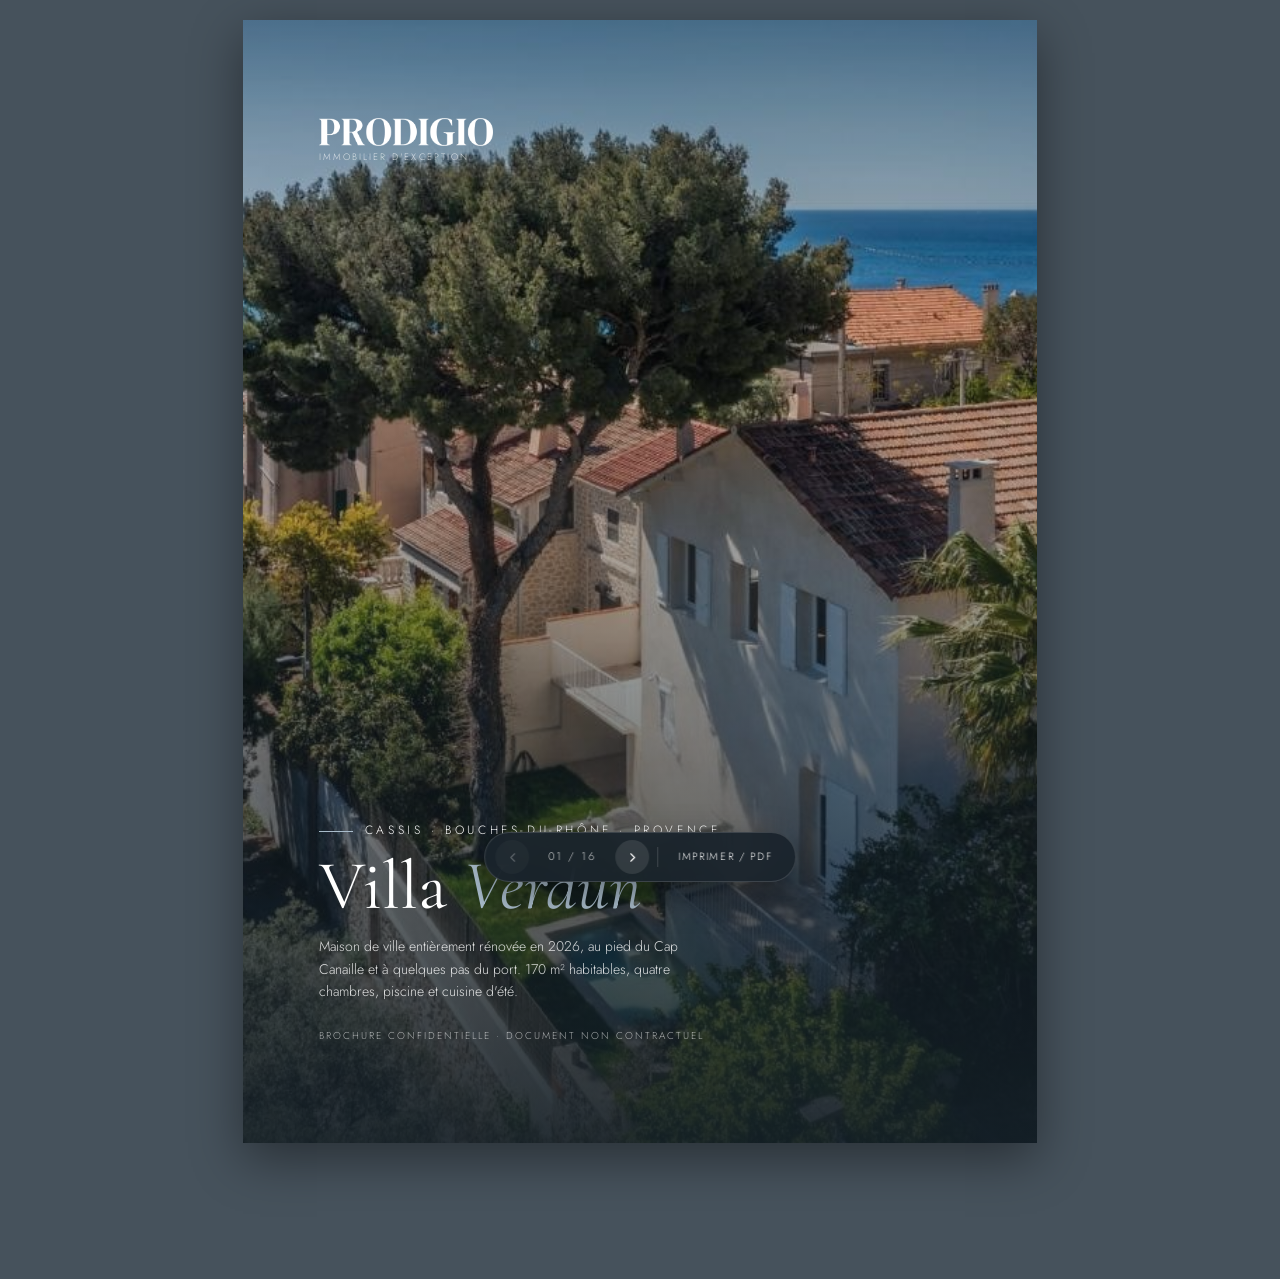
==== brochure/index.html @ 75c256cd "Villa Verdun : site complet et brochure 16 pages, direction Calanque Landing - couverture plein ecra" ====
<!DOCTYPE html>
<html lang="fr">
<head>
<meta charset="UTF-8" />
<meta name="viewport" content="width=device-width, initial-scale=1.0" />
<meta name="description" content="Brochure confidentielle — Villa Verdun, maison de ville d'exception à vendre à Cassis. 170 m² entièrement rénovés en 2026, quatre chambres, piscine, cuisine d'été, vue Cap Canaille." />
<meta name="robots" content="noindex, nofollow" />
<title>Villa Verdun · Cassis — Brochure confidentielle</title>
<link rel="icon" href="../assets/favicon.svg" type="image/svg+xml" />
<style>
@font-face {
  font-family: 'Cormorant Garamond';
  font-style: italic;
  font-weight: 300;
  font-display: swap;
  src: url('../assets/fonts/cormorant-garamond-300-italic-latin-ext.woff2') format('woff2');
  unicode-range: U+0100-02BA, U+02BD-02C5, U+02C7-02CC, U+02CE-02D7, U+02DD-02FF, U+0304, U+0308, U+0329, U+1D00-1DBF, U+1E00-1E9F, U+1EF2-1EFF, U+2020, U+20A0-20AB, U+20AD-20C0, U+2113, U+2C60-2C7F, U+A720-A7FF;
}
@font-face {
  font-family: 'Cormorant Garamond';
  font-style: italic;
  font-weight: 300;
  font-display: swap;
  src: url('../assets/fonts/cormorant-garamond-300-italic-latin.woff2') format('woff2');
  unicode-range: U+0000-00FF, U+0131, U+0152-0153, U+02BB-02BC, U+02C6, U+02DA, U+02DC, U+0304, U+0308, U+0329, U+2000-206F, U+20AC, U+2122, U+2191, U+2193, U+2212, U+2215, U+FEFF, U+FFFD;
}
@font-face {
  font-family: 'Cormorant Garamond';
  font-style: italic;
  font-weight: 400;
  font-display: swap;
  src: url('../assets/fonts/cormorant-garamond-400-italic-latin-ext.woff2') format('woff2');
  unicode-range: U+0100-02BA, U+02BD-02C5, U+02C7-02CC, U+02CE-02D7, U+02DD-02FF, U+0304, U+0308, U+0329, U+1D00-1DBF, U+1E00-1E9F, U+1EF2-1EFF, U+2020, U+20A0-20AB, U+20AD-20C0, U+2113, U+2C60-2C7F, U+A720-A7FF;
}
@font-face {
  font-family: 'Cormorant Garamond';
  font-style: italic;
  font-weight: 400;
  font-display: swap;
  src: url('../assets/fonts/cormorant-garamond-400-italic-latin.woff2') format('woff2');
  unicode-range: U+0000-00FF, U+0131, U+0152-0153, U+02BB-02BC, U+02C6, U+02DA, U+02DC, U+0304, U+0308, U+0329, U+2000-206F, U+20AC, U+2122, U+2191, U+2193, U+2212, U+2215, U+FEFF, U+FFFD;
}
@font-face {
  font-family: 'Cormorant Garamond';
  font-style: normal;
  font-weight: 300;
  font-display: swap;
  src: url('../assets/fonts/cormorant-garamond-300-normal-latin-ext.woff2') format('woff2');
  unicode-range: U+0100-02BA, U+02BD-02C5, U+02C7-02CC, U+02CE-02D7, U+02DD-02FF, U+0304, U+0308, U+0329, U+1D00-1DBF, U+1E00-1E9F, U+1EF2-1EFF, U+2020, U+20A0-20AB, U+20AD-20C0, U+2113, U+2C60-2C7F, U+A720-A7FF;
}
@font-face {
  font-family: 'Cormorant Garamond';
  font-style: normal;
  font-weight: 300;
  font-display: swap;
  src: url('../assets/fonts/cormorant-garamond-300-normal-latin.woff2') format('woff2');
  unicode-range: U+0000-00FF, U+0131, U+0152-0153, U+02BB-02BC, U+02C6, U+02DA, U+02DC, U+0304, U+0308, U+0329, U+2000-206F, U+20AC, U+2122, U+2191, U+2193, U+2212, U+2215, U+FEFF, U+FFFD;
}
@font-face {
  font-family: 'Cormorant Garamond';
  font-style: normal;
  font-weight: 400;
  font-display: swap;
  src: url('../assets/fonts/cormorant-garamond-400-normal-latin-ext.woff2') format('woff2');
  unicode-range: U+0100-02BA, U+02BD-02C5, U+02C7-02CC, U+02CE-02D7, U+02DD-02FF, U+0304, U+0308, U+0329, U+1D00-1DBF, U+1E00-1E9F, U+1EF2-1EFF, U+2020, U+20A0-20AB, U+20AD-20C0, U+2113, U+2C60-2C7F, U+A720-A7FF;
}
@font-face {
  font-family: 'Cormorant Garamond';
  font-style: normal;
  font-weight: 400;
  font-display: swap;
  src: url('../assets/fonts/cormorant-garamond-400-normal-latin.woff2') format('woff2');
  unicode-range: U+0000-00FF, U+0131, U+0152-0153, U+02BB-02BC, U+02C6, U+02DA, U+02DC, U+0304, U+0308, U+0329, U+2000-206F, U+20AC, U+2122, U+2191, U+2193, U+2212, U+2215, U+FEFF, U+FFFD;
}
@font-face {
  font-family: 'Cormorant Garamond';
  font-style: normal;
  font-weight: 500;
  font-display: swap;
  src: url('../assets/fonts/cormorant-garamond-500-normal-latin-ext.woff2') format('woff2');
  unicode-range: U+0100-02BA, U+02BD-02C5, U+02C7-02CC, U+02CE-02D7, U+02DD-02FF, U+0304, U+0308, U+0329, U+1D00-1DBF, U+1E00-1E9F, U+1EF2-1EFF, U+2020, U+20A0-20AB, U+20AD-20C0, U+2113, U+2C60-2C7F, U+A720-A7FF;
}
@font-face {
  font-family: 'Cormorant Garamond';
  font-style: normal;
  font-weight: 500;
  font-display: swap;
  src: url('../assets/fonts/cormorant-garamond-500-normal-latin.woff2') format('woff2');
  unicode-range: U+0000-00FF, U+0131, U+0152-0153, U+02BB-02BC, U+02C6, U+02DA, U+02DC, U+0304, U+0308, U+0329, U+2000-206F, U+20AC, U+2122, U+2191, U+2193, U+2212, U+2215, U+FEFF, U+FFFD;
}
@font-face {
  font-family: 'Cormorant Garamond';
  font-style: normal;
  font-weight: 600;
  font-display: swap;
  src: url('../assets/fonts/cormorant-garamond-600-normal-latin-ext.woff2') format('woff2');
  unicode-range: U+0100-02BA, U+02BD-02C5, U+02C7-02CC, U+02CE-02D7, U+02DD-02FF, U+0304, U+0308, U+0329, U+1D00-1DBF, U+1E00-1E9F, U+1EF2-1EFF, U+2020, U+20A0-20AB, U+20AD-20C0, U+2113, U+2C60-2C7F, U+A720-A7FF;
}
@font-face {
  font-family: 'Cormorant Garamond';
  font-style: normal;
  font-weight: 600;
  font-display: swap;
  src: url('../assets/fonts/cormorant-garamond-600-normal-latin.woff2') format('woff2');
  unicode-range: U+0000-00FF, U+0131, U+0152-0153, U+02BB-02BC, U+02C6, U+02DA, U+02DC, U+0304, U+0308, U+0329, U+2000-206F, U+20AC, U+2122, U+2191, U+2193, U+2212, U+2215, U+FEFF, U+FFFD;
}
@font-face {
  font-family: 'Jost';
  font-style: normal;
  font-weight: 200;
  font-display: swap;
  src: url('../assets/fonts/jost-200-normal-latin-ext.woff2') format('woff2');
  unicode-range: U+0100-02BA, U+02BD-02C5, U+02C7-02CC, U+02CE-02D7, U+02DD-02FF, U+0304, U+0308, U+0329, U+1D00-1DBF, U+1E00-1E9F, U+1EF2-1EFF, U+2020, U+20A0-20AB, U+20AD-20C0, U+2113, U+2C60-2C7F, U+A720-A7FF;
}
@font-face {
  font-family: 'Jost';
  font-style: normal;
  font-weight: 200;
  font-display: swap;
  src: url('../assets/fonts/jost-200-normal-latin.woff2') format('woff2');
  unicode-range: U+0000-00FF, U+0131, U+0152-0153, U+02BB-02BC, U+02C6, U+02DA, U+02DC, U+0304, U+0308, U+0329, U+2000-206F, U+20AC, U+2122, U+2191, U+2193, U+2212, U+2215, U+FEFF, U+FFFD;
}
@font-face {
  font-family: 'Jost';
  font-style: normal;
  font-weight: 300;
  font-display: swap;
  src: url('../assets/fonts/jost-300-normal-latin-ext.woff2') format('woff2');
  unicode-range: U+0100-02BA, U+02BD-02C5, U+02C7-02CC, U+02CE-02D7, U+02DD-02FF, U+0304, U+0308, U+0329, U+1D00-1DBF, U+1E00-1E9F, U+1EF2-1EFF, U+2020, U+20A0-20AB, U+20AD-20C0, U+2113, U+2C60-2C7F, U+A720-A7FF;
}
@font-face {
  font-family: 'Jost';
  font-style: normal;
  font-weight: 300;
  font-display: swap;
  src: url('../assets/fonts/jost-300-normal-latin.woff2') format('woff2');
  unicode-range: U+0000-00FF, U+0131, U+0152-0153, U+02BB-02BC, U+02C6, U+02DA, U+02DC, U+0304, U+0308, U+0329, U+2000-206F, U+20AC, U+2122, U+2191, U+2193, U+2212, U+2215, U+FEFF, U+FFFD;
}
@font-face {
  font-family: 'Jost';
  font-style: normal;
  font-weight: 400;
  font-display: swap;
  src: url('../assets/fonts/jost-400-normal-latin-ext.woff2') format('woff2');
  unicode-range: U+0100-02BA, U+02BD-02C5, U+02C7-02CC, U+02CE-02D7, U+02DD-02FF, U+0304, U+0308, U+0329, U+1D00-1DBF, U+1E00-1E9F, U+1EF2-1EFF, U+2020, U+20A0-20AB, U+20AD-20C0, U+2113, U+2C60-2C7F, U+A720-A7FF;
}
@font-face {
  font-family: 'Jost';
  font-style: normal;
  font-weight: 400;
  font-display: swap;
  src: url('../assets/fonts/jost-400-normal-latin.woff2') format('woff2');
  unicode-range: U+0000-00FF, U+0131, U+0152-0153, U+02BB-02BC, U+02C6, U+02DA, U+02DC, U+0304, U+0308, U+0329, U+2000-206F, U+20AC, U+2122, U+2191, U+2193, U+2212, U+2215, U+FEFF, U+FFFD;
}
@font-face {
  font-family: 'Jost';
  font-style: normal;
  font-weight: 500;
  font-display: swap;
  src: url('../assets/fonts/jost-500-normal-latin-ext.woff2') format('woff2');
  unicode-range: U+0100-02BA, U+02BD-02C5, U+02C7-02CC, U+02CE-02D7, U+02DD-02FF, U+0304, U+0308, U+0329, U+1D00-1DBF, U+1E00-1E9F, U+1EF2-1EFF, U+2020, U+20A0-20AB, U+20AD-20C0, U+2113, U+2C60-2C7F, U+A720-A7FF;
}
@font-face {
  font-family: 'Jost';
  font-style: normal;
  font-weight: 500;
  font-display: swap;
  src: url('../assets/fonts/jost-500-normal-latin.woff2') format('woff2');
  unicode-range: U+0000-00FF, U+0131, U+0152-0153, U+02BB-02BC, U+02C6, U+02DA, U+02DC, U+0304, U+0308, U+0329, U+2000-206F, U+20AC, U+2122, U+2191, U+2193, U+2212, U+2215, U+FEFF, U+FFFD;
}

:root {
  --bg: #F6F4EF;
  --paper: #FBFAF7;
  --fg: #22333F;
  --muted: rgba(34,51,63,.66);
  --soft: rgba(34,51,63,.45);
  --accent: #5C7488;
  --accent-light: #A9BCCB;
  --accent-deep: #3A5163;
  --dark: #2E3D4A;
  --border: rgba(34,51,63,.16);
  --serif: 'Cormorant Garamond', 'Times New Roman', serif;
  --sans: 'Jost', -apple-system, sans-serif;
  --scale: 1;
}

* { box-sizing: border-box; margin: 0; padding: 0; }
html, body { background: #46525C; }
body {
  font-family: var(--sans);
  color: var(--fg);
  font-size: 10.5pt;
  line-height: 1.6;
  font-weight: 300;
  padding: 1.25rem 1rem 7rem;
  -webkit-font-smoothing: antialiased;
}
img { display: block; max-width: 100%; }

.brochure { max-width: 210mm; margin: 0 auto; position: relative; }

.page {
  width: 210mm;
  height: 297mm;
  margin: 0 auto;
  /* compense en flux le vide laisse par la reduction visuelle */
  margin-bottom: calc(1.5rem - (1 - var(--scale)) * 297mm);
  background: var(--bg);
  position: relative;
  overflow: hidden;
  box-shadow: 0 16px 48px rgba(0,0,0,.42);
  padding: 22mm 20mm 26mm;
  display: none;
  page-break-after: always;
  transform: scale(var(--scale));
  transform-origin: top center;
  animation: pageIn 300ms ease-out;
}
.page.is-active { display: block; }
.page:last-child { page-break-after: auto; }
@keyframes pageIn { from { opacity: 0; transform: scale(var(--scale)) translateY(8px); } }

/* ---------- typographie ---------- */
.eyebrow {
  font-size: 7.5pt; letter-spacing: .32em; text-transform: uppercase;
  color: var(--accent); font-weight: 500; margin-bottom: .7rem;
}
.h1, .h2, .h3 {
  font-family: var(--serif); font-weight: 400; line-height: 1.04;
  letter-spacing: -.008em; color: var(--fg);
}
.h1 { font-size: 42pt; }
.h2 { font-size: 27pt; margin-bottom: .9rem; }
.h3 { font-size: 13pt; margin-bottom: .3rem; letter-spacing: 0; }
.italic { font-style: italic; color: var(--accent); }
.rule { width: 56px; height: 1px; background: var(--accent); margin: .9rem 0 1.4rem; }
.body { color: var(--muted); margin-bottom: .8rem; }
.body strong { font-weight: 500; color: var(--fg); }
.lead { font-size: 12pt; line-height: 1.7; color: var(--fg); }

/* ---------- couverture ---------- */
.cover { padding: 0; background: var(--dark); }
.cover__img { position: absolute; inset: 0; }
.cover__img img { width: 100%; height: 100%; object-fit: cover; }
.cover__scrim {
  position: absolute; inset: 0;
  background:
    linear-gradient(to top, rgba(20,31,39,.92) 0%, rgba(20,31,39,.42) 46%, rgba(20,31,39,.14) 74%, rgba(20,31,39,.48) 100%);
}
.cover__inner {
  position: absolute; inset: 0; padding: 26mm 20mm;
  display: flex; flex-direction: column; justify-content: space-between;
}
.cover__brand { font-family: var(--serif); font-size: 13pt; letter-spacing: .3em; color: #fff; }
.cover__brand small { display: block; font-family: var(--sans); font-size: 7pt; letter-spacing: .22em; text-transform: uppercase; color: rgba(255,255,255,.72); margin-top: 4px; }
.cover__place {
  font-size: 9pt; letter-spacing: .3em; text-transform: uppercase; color: #fff;
  margin-bottom: .8rem; position: relative; padding-left: 46px;
}
.cover__place::before { content: ""; position: absolute; left: 0; top: 50%; width: 34px; height: 1px; background: var(--accent-light); }
.cover__title { font-family: var(--serif); font-size: 52pt; font-weight: 400; line-height: .96; color: #fff; }
.cover__title em { font-style: italic; color: var(--accent-light); }
.cover__sub { font-size: 10.5pt; color: rgba(255,255,255,.84); max-width: 46ch; margin-top: 1rem; }
.cover__meta { font-size: 7.5pt; letter-spacing: .2em; text-transform: uppercase; color: rgba(255,255,255,.62); margin-top: 1.6rem; }

/* ---------- images ---------- */
.figure { position: relative; overflow: hidden; }
.figure img { width: 100%; height: 100%; object-fit: cover; }
.figure__cap {
  font-size: 7pt; letter-spacing: .18em; text-transform: uppercase;
  color: var(--soft); margin-top: .4rem;
}
.bleed { margin-left: -20mm; margin-right: -20mm; width: calc(100% + 40mm); }
.bleed-top { margin-top: -22mm; }

.grid-2 { display: grid; grid-template-columns: 1fr 1fr; gap: 5mm; }
.grid-3 { display: grid; grid-template-columns: repeat(3, 1fr); gap: 4mm; }
.grid-2-3 { display: grid; grid-template-columns: 1.15fr .85fr; gap: 6mm; align-items: start; }

/* ---------- huit evidences ---------- */
.stats { display: grid; grid-template-columns: repeat(4, 1fr); gap: 3mm; margin-top: 1rem; }
.stat { background: var(--paper); border: 1px solid var(--border); padding: 6mm 5mm; min-height: 30mm; display: flex; flex-direction: column; justify-content: flex-end; }
.stat--dark { background: var(--dark); border-color: var(--dark); }
.stat--wide { grid-column: span 2; }
.stat__k { font-family: var(--serif); font-size: 22pt; line-height: 1; color: var(--fg); margin-bottom: .3rem; }
.stat__k span { font-size: .5em; }
.stat__l { font-size: 7pt; letter-spacing: .16em; text-transform: uppercase; color: var(--muted); }
.stat--dark .stat__k { color: var(--bg); }
.stat--dark .stat__l { color: var(--accent-light); }

/* ---------- listes et tableaux ---------- */
.rows { list-style: none; border-top: 1px solid var(--border); }
.rows li {
  display: flex; justify-content: space-between; align-items: baseline; gap: 8mm;
  padding: 2.6mm 0; border-bottom: 1px solid var(--border);
}
/* variante compacte pour les longues listes */
.rows--tight li { padding: 1.9mm 0; }
.rows--tight .rows__k { font-size: 7pt; }
.rows--tight .rows__v { font-size: 9pt; }
.rows__k { font-size: 7.5pt; letter-spacing: .16em; text-transform: uppercase; color: var(--muted); }
.rows__v { font-size: 10pt; color: var(--fg); text-align: right; }

.checks { list-style: none; }
.checks li { position: relative; padding-left: 7mm; margin-bottom: 2.4mm; color: var(--muted); }
.checks li::before {
  content: ""; position: absolute; left: 0; top: .62em;
  width: 3.4mm; height: 1px; background: var(--accent);
}

.notes { display: grid; grid-template-columns: 1fr 1fr; gap: 5mm 8mm; margin-top: 1rem; }
.note__t { font-family: var(--serif); font-size: 13pt; color: var(--fg); margin-bottom: .2rem; }
.note__p { font-size: 9.5pt; color: var(--muted); line-height: 1.6; }

.steps { list-style: none; margin-top: 1rem; }
.steps li { display: flex; gap: 6mm; padding: 4.5mm 0; border-bottom: 1px solid var(--border); }
.steps__n { font-family: var(--serif); font-size: 20pt; line-height: 1; color: var(--accent); min-width: 14mm; }
.steps__t { font-family: var(--serif); font-size: 14pt; color: var(--fg); margin-bottom: .15rem; }
.steps__p { font-size: 9.5pt; color: var(--muted); line-height: 1.6; }

.panel { background: var(--paper); border: 1px solid var(--border); padding: 7mm 6mm; }
.panel--dark { background: var(--dark); border-color: var(--dark); color: var(--bg); }
.panel--dark .h3, .panel--dark .stat__k { color: var(--bg); }
.panel--dark .body { color: rgba(246,244,239,.74); }

/* ---------- pied de page ---------- */
.page-num {
  position: absolute; bottom: 12mm; right: 20mm;
  font-size: 7.5pt; letter-spacing: .3em; color: var(--soft);
}
.page-brand {
  position: absolute; bottom: 12mm; left: 20mm;
  font-size: 7pt; letter-spacing: .22em; text-transform: uppercase; color: var(--soft);
}

/* ---------- barre de navigation (ecran) ---------- */
.bar {
  position: fixed; left: 50%; bottom: 18px; transform: translateX(-50%);
  z-index: 20; display: flex; align-items: center; gap: 6px;
  background: rgba(26,36,44,.94); backdrop-filter: blur(12px);
  border: 1px solid rgba(255,255,255,.14); border-radius: 100px;
  padding: 7px 10px; box-shadow: 0 12px 36px rgba(0,0,0,.4);
}
.bar__btn {
  width: 34px; height: 34px; border-radius: 50%; border: 0;
  background: rgba(255,255,255,.1); color: #fff;
  display: flex; align-items: center; justify-content: center; cursor: pointer;
  transition: background 160ms ease-out;
}
.bar__btn:hover:not(:disabled) { background: rgba(255,255,255,.24); }
.bar__btn:disabled { opacity: .3; cursor: default; }
.bar__btn svg { width: 15px; height: 15px; fill: none; stroke: currentColor; stroke-width: 1.7; }
.bar__count { font-size: 11px; letter-spacing: .2em; color: rgba(255,255,255,.8); padding: 0 10px; min-width: 74px; text-align: center; }
.bar__sep { width: 1px; height: 20px; background: rgba(255,255,255,.16); margin: 0 2px; }
.bar__link {
  font-size: 10.5px; letter-spacing: .16em; text-transform: uppercase;
  color: #fff; text-decoration: none; padding: 0 12px;
}
.bar__link:hover { color: var(--accent-light); }

@media print {
  html, body { background: #fff; }
  body { padding: 0; }
  .page {
    display: block !important; box-shadow: none; margin: 0;
    transform: none; animation: none;
    width: 210mm; height: 297mm;
  }
  .bar { display: none !important; }
  * { -webkit-print-color-adjust: exact; print-color-adjust: exact; }
}
@page { size: A4; margin: 0; }

</style>
</head>
<body>

<div class="brochure" id="brochure">
<section class="page cover is-active" data-page="1">

  <div class="cover__img"><img src="../assets/images/vue-aerienne-mer.jpg" alt="La Villa Verdun, les toits de Cassis et la Méditerranée" /></div>
  <div class="cover__scrim"></div>
  <div class="cover__inner">
    <div class="cover__brand">
      <img src="../assets/brand/prodigio-blanc.png" alt="Prodigio" style="width:46mm;height:auto" />
      <small>Immobilier d'exception</small>
    </div>
    <div>
      <div class="cover__place">Cassis · Bouches-du-Rhône · Provence</div>
      <h1 class="cover__title">Villa <em>Verdun</em></h1>
      <p class="cover__sub">
        Maison de ville entièrement rénovée en 2026, au pied du Cap Canaille
        et à quelques pas du port. 170 m² habitables, quatre chambres,
        piscine et cuisine d'été.
      </p>
      <div class="cover__meta">Brochure confidentielle · Document non contractuel</div>
    </div>
  </div>
</section>
<section class="page" data-page="2">

  <div class="eyebrow">L'esprit du lieu</div>
  <h2 class="h2">Un pied dans le village,<br />l'autre dans les <span class="italic">calanques</span>.</h2>
  <div class="rule"></div>
  <p class="lead body">
    Il y a des adresses qui dispensent de tout commentaire. L'adresse de la Villa Verdun
    est de celles-là : le port se rejoint à pied, le marché aussi, et la plage encore.
    Derrière, le Cap Canaille ferme l'horizon de sa falaise rouge — la plus haute
    d'Europe à tomber dans la mer.
  </p>
  <p class="body">
    La Villa Verdun occupe cette position rare sans la revendiquer. De la rue, c'est une
    maison de ville provençale, volets clairs et tuiles rondes. Passé le seuil, c'est
    autre chose : cent soixante-dix mètres carrés entièrement repris en 2026, où l'on a
    gardé les poutres, la pierre et la hauteur — et changé tout le reste.
  </p>
  <p class="body">
    Le charme de l'ancien, donc. Mais avec les réseaux neufs, l'isolation neuve, les
    menuiseries neuves, la climatisation, et la garantie décennale par-dessus.
  </p>
<div style="margin-top:8mm"><div class="figure" style="height:78mm"><img src="../assets/images/piscine-jardin.jpg" alt="La piscine et le jardin paysagé" /></div><div class="figure__cap">Le jardin paysagé, ses terrasses en pierre et la piscine</div></div>
  <div class="page-brand">Prodigio · Immobilier d'exception</div>
  <div class="page-num">02</div>
</section>
<section class="page" data-page="3">

  <div class="eyebrow">La carte d'identité</div>
  <h2 class="h2">Huit <span class="italic">évidences</span>.</h2>
  <div class="rule"></div>
  <p class="body" style="max-width:62ch">
    Ce que la maison offre, en un coup d'œil. Le détail des surfaces et des prestations
    figure en fin de dossier.
  </p>
  <div class="stats">
    <div class="stat"><div class="stat__k">170 <span>m²</span></div><div class="stat__l">Habitables</div></div>
    <div class="stat"><div class="stat__k">400 <span>m²</span></div><div class="stat__l">De parcelle</div></div>
    <div class="stat"><div class="stat__k">4</div><div class="stat__l">Chambres, 4 salles d'eau</div></div>
    <div class="stat"><div class="stat__k">50 <span>m²</span></div><div class="stat__l">De pièce de vie</div></div>
    <div class="stat stat--dark"><div class="stat__k">2026</div><div class="stat__l">Rénovation intégrale</div></div>
    <div class="stat"><div class="stat__k">Vue mer</div><div class="stat__l">Depuis la mezzanine</div></div>
    <div class="stat"><div class="stat__k">À pied</div><div class="stat__l">Port, marché et plage</div></div>
    <div class="stat"><div class="stat__k">Piscine</div><div class="stat__l">Et cuisine d'été</div></div>
  </div>
<div style="margin-top:7mm"><div class="figure" style="height:62mm"><img src="../assets/images/cassis-cap-canaille.jpg" alt="Cassis et le Cap Canaille" /></div><div class="figure__cap">Cassis, son clocher et le Cap Canaille</div></div>
  <div class="page-brand">Prodigio · Immobilier d'exception</div>
  <div class="page-num">03</div>
</section>
<section class="page" data-page="4">
<div class="figure bleed bleed-top" style="height:112mm"><img src="../assets/images/reception-charpente.jpg" alt="La pièce de vie sous charpente" /></div>
  <div style="margin-top:9mm">
    <div class="eyebrow">Le rez-de-chaussée</div>
    <h2 class="h2">Cinquante mètres carrés<br />d'un seul <span class="italic">tenant</span>.</h2>
    <div class="rule"></div>
    <p class="body">
      Pas de couloir, pas de cloison inutile : la pièce de vie s'ouvre dès l'entrée et
      file jusqu'à la cuisine. La hauteur sous plafond et les poutres apparentes lui
      donnent l'ampleur ; le parquet en chêne massif, posé en point de Hongrie, lui
      donne la chaleur.
    </p>
    <p class="body">
      Une cheminée à insert tient le fond de la pièce. L'hiver, elle suffit. L'été, la
      climatisation prend le relais dans toute la maison.
    </p>
  </div>
  <div class="page-brand">Prodigio · Immobilier d'exception</div>
  <div class="page-num">04</div>
</section>
<section class="page" data-page="5">

  <div class="eyebrow">Les matières</div>
  <h2 class="h2">Ce que l'on garde,<br />ce que l'on <span class="italic">refait</span>.</h2>
  <div class="rule"></div>
  <div class="grid-2-3">
    <div>
<div class="figure" style="height:132mm"><img src="../assets/images/charpente-lanternes.jpg" alt="Charpente peinte, pierre de taille apparente et suspensions en papier" /></div>
    </div>
    <div>
      <p class="body">
        La pierre de taille est restée nue là où elle méritait de l'être. La charpente a
        été mise en peinture claire plutôt que masquée. Le résultat tient en une phrase :
        on lit l'âge de la maison, on ne subit rien de ses défauts.
      </p>
      <ul class="checks" style="margin-top:6mm">
        <li><strong>Conservé</strong> — poutres, charpente, pierre apparente, hauteur sous plafond</li>
        <li><strong>Refait</strong> — réseaux électriques et sanitaires</li>
        <li><strong>Refait</strong> — isolation et menuiseries</li>
        <li><strong>Refait</strong> — sols en chêne massif, point de Hongrie</li>
        <li><strong>Ajouté</strong> — climatisation dans toute la maison</li>
        <li><strong>Ajouté</strong> — quatre salles d'eau neuves</li>
      </ul>
    </div>
  </div>
  <div class="page-brand">Prodigio · Immobilier d'exception</div>
  <div class="page-num">05</div>
</section>
<section class="page" data-page="6">

  <div class="eyebrow">La cuisine</div>
  <h2 class="h2">Ouverte,<br />et <span class="italic">équipée</span>.</h2>
  <div class="rule"></div>
  <p class="body" style="max-width:64ch">
    Elle prolonge la pièce de vie sans la couper : on cuisine avec les autres, pas à
    côté d'eux. Façades bleu pétrole sous l'arche de plâtre, plan de travail pleine
    longueur, électroménager intégré. La vue reste dégagée depuis l'évier.
  </p>
<div style="margin-top:7mm"><div class="figure" style="height:96mm"><img src="../assets/images/cuisine-bleue.jpg" alt="La cuisine ouverte, façades bleu pétrole" /></div></div><div style="margin-top:5mm"><div class="figure" style="height:62mm"><img src="../assets/images/reception-mur-pierre.jpg" alt="Le mur en pierre apparente et les ouvertures sur les collines" /></div><div class="figure__cap">Depuis la cuisine, la pièce de vie et son mur de pierre</div></div>
  <div class="page-brand">Prodigio · Immobilier d'exception</div>
  <div class="page-num">06</div>
</section>
<section class="page" data-page="7">

  <div class="eyebrow">Le repos</div>
  <h2 class="h2">Quatre chambres,<br />quatre salles <span class="italic">d'eau</span>.</h2>
  <div class="rule"></div>
  <p class="body" style="max-width:64ch">
    Chaque chambre dispose de sa propre salle d'eau — pas de partage, pas d'arbitrage
    le matin. La première est une suite parentale de plain-pied ; les trois autres
    occupent le niveau jardin, l'une ouvrant directement sur la piscine, l'autre sur
    sa terrasse privative.
  </p>
  <div class="grid-2" style="margin-top:7mm">
<div class="figure" style="height:66mm"><img src="../assets/images/suite-terrasse-vue.jpg" alt="Chambre ouvrant sur sa terrasse privative" /></div><div class="figure" style="height:66mm"><img src="../assets/images/chambre-rayures.jpg" alt="Chambre habillée de rayures avec accès extérieur" /></div><div class="figure" style="height:66mm"><img src="../assets/images/chambre-dressing.jpg" alt="Chambre avec placards intégrés" /></div><div class="figure" style="height:66mm"><img src="../assets/images/suite-claustra.jpg" alt="Chambre et sa salle d'eau séparée par un claustra" /></div>
  </div>
  <div class="figure__cap" style="margin-top:3mm">Quatre chambres, quatre caractères — toutes avec leur salle d'eau</div>
  <div class="page-brand">Prodigio · Immobilier d'exception</div>
  <div class="page-num">07</div>
</section>
<section class="page" data-page="8">

  <div class="eyebrow">Les salles d'eau</div>
  <h2 class="h2">Neuves,<br />et pas <span class="italic">interchangeables</span>.</h2>
  <div class="rule"></div>
  <p class="body" style="max-width:64ch">
    Faïence en damier et robinetterie cuivre d'un côté, terracotta et bois cannelé de
    l'autre. Quatre pièces d'eau entièrement refaites en 2026, chacune avec sa douche
    à l'italienne — et aucune qui ressemble à la voisine.
  </p>
  <div class="grid-2" style="margin-top:7mm">
<div class="figure" style="height:104mm"><img src="../assets/images/sdb-damier.jpg" alt="Salle d'eau à double vasque, damier et cuivre" /></div><div class="figure" style="height:104mm"><img src="../assets/images/sdb-terracotta.jpg" alt="Salle d'eau terracotta et douche à l'italienne" /></div>
  </div>
  <div class="notes" style="margin-top:6mm">
    <div><div class="note__t">Double vasque</div><div class="note__p">Faïence en damier, robinetterie et miroirs en cuivre, douche à l'italienne.</div></div>
    <div><div class="note__t">Terracotta</div><div class="note__p">Bois cannelé, douche à l'italienne pleine hauteur, éclairage indirect.</div></div>
  </div>
  <div class="page-brand">Prodigio · Immobilier d'exception</div>
  <div class="page-num">08</div>
</section>
<section class="page" data-page="9">
<div class="figure bleed bleed-top" style="height:118mm"><img src="../assets/images/mezzanine.jpg" alt="La mezzanine mansardée sous ses verrières" /></div>
  <div style="margin-top:9mm">
    <div class="eyebrow">L'étage</div>
    <h2 class="h2">La mezzanine,<br />et la <span class="italic">mer</span>.</h2>
    <div class="rule"></div>
    <p class="body">
      Sous les toits, une mezzanine mansardée que les verrières inondent de lumière du
      matin au soir. C'est de là que la vue porte le plus loin : la mer, le Cap Canaille,
      la couronne de Charlemagne et le château de Cassis.
    </p>
    <p class="body">
      Bureau, chambre d'appoint, salle de jeux ou simple pièce à ne rien faire — elle se
      plie à l'usage qu'on lui donne. C'est souvent la pièce que l'on finit par préférer.
    </p>
  </div>
  <div class="page-brand">Prodigio · Immobilier d'exception</div>
  <div class="page-num">09</div>
</section>
<section class="page" data-page="10">

  <div class="eyebrow">Les extérieurs</div>
  <h2 class="h2">Dehors,<br />tout le <span class="italic">Sud</span>.</h2>
  <div class="rule"></div>
  <p class="body" style="max-width:64ch">
    Quatre cents mètres carrés de parcelle, un jardin paysagé avec pelouse et arrosage
    automatique, plusieurs terrasses en pierre qui suivent la course du soleil. La
    cuisine d'été prend le relais dès les beaux jours ; la piscine, en béton armé,
    reste à l'abri des regards.
  </p>
<div style="margin-top:7mm"><div class="figure" style="height:98mm"><img src="../assets/images/vue-aerienne-piscine.jpg" alt="Le jardin, les terrasses et la piscine vus du ciel" /></div></div>
  <div class="notes" style="margin-top:6mm">
    <div><div class="note__t">Le jardin</div><div class="note__p">Paysagé, pelouse et arrosage automatique, terrasses en pierre, pin parasol.</div></div>
    <div><div class="note__t">La piscine</div><div class="note__p">Béton armé, intimiste, en contrebas des terrasses et à l'abri des regards.</div></div>
  </div>
  <div class="page-brand">Prodigio · Immobilier d'exception</div>
  <div class="page-num">10</div>
</section>
<section class="page" data-page="11">

  <div class="eyebrow">Le lieu</div>
  <h2 class="h2">Cassis,<br />tout à <span class="italic">pied</span>.</h2>
  <div class="rule"></div>
  <p class="body" style="max-width:64ch">
    Entre le plus haut promontoire maritime de France et le parc national des Calanques,
    Cassis tient dans un mouchoir de poche. Douze mille habitants l'hiver, un port de
    pêche devenu port de plaisance, un vignoble classé en AOC depuis 1936 — et la
    voiture qui devient une option.
  </p>
<div style="margin-top:6mm"><div class="figure" style="height:74mm"><img src="../assets/images/cassis-cap-canaille.jpg" alt="Cassis vu depuis les hauteurs, face au Cap Canaille" /></div></div>
  <ul class="rows" style="margin-top:7mm">
    <li><span class="rows__k">Port, restaurants et terrasses</span><span class="rows__v">À pied</span></li>
    <li><span class="rows__k">Marché et commerces de bouche</span><span class="rows__v">À pied</span></li>
    <li><span class="rows__k">Plage de la Grande Mer</span><span class="rows__v">À pied</span></li>
    <li><span class="rows__k">Calanque de Port-Miou</span><span class="rows__v">Quelques minutes</span></li>
    <li><span class="rows__k">Vignoble AOC Cassis</span><span class="rows__v">Aux portes de la ville</span></li>
    <li><span class="rows__k">Marseille</span><span class="rows__v">Environ 30 minutes</span></li>
    <li><span class="rows__k">Aéroport Marseille-Provence</span><span class="rows__v">Environ 45 minutes</span></li>
  </ul>
  <div class="page-brand">Prodigio · Immobilier d'exception</div>
  <div class="page-num">11</div>
</section>
<section class="page" data-page="12">

  <div class="eyebrow">La rénovation</div>
  <h2 class="h2">Rénovée<br />pour <span class="italic">durer</span>.</h2>
  <div class="rule"></div>
  <p class="body" style="max-width:64ch">
    Une maison ancienne rénovée en 2026 par un professionnel n'est pas une maison
    ancienne rénovée par son propriétaire. La différence tient en deux lignes : la
    garantie décennale et l'assurance dommages-ouvrage.
  </p>
  <div class="notes" style="margin-top:7mm">
    <div>
      <div class="note__t">Garantie décennale</div>
      <div class="note__p">Elle couvre pendant dix ans, à compter de la réception des travaux, tout désordre compromettant la solidité de l'ouvrage ou le rendant impropre à sa destination. Elle est attachée au bien, pas au propriétaire : elle vous suit.</div>
    </div>
    <div>
      <div class="note__t">Dommages-ouvrage</div>
      <div class="note__p">Elle préfinance les réparations relevant de la décennale, sans attendre qu'un tribunal désigne un responsable. Concrètement : un sinistre est réparé vite, sans procédure.</div>
    </div>
    <div>
      <div class="note__t">Ce que cela change</div>
      <div class="note__p">Aucun budget travaux à prévoir, aucune mauvaise surprise derrière les murs, et une revente facilitée tant que les garanties courent.</div>
    </div>
    <div>
      <div class="note__t">Confort thermique</div>
      <div class="note__p">Isolation et menuiseries reprises, climatisation dans toute la maison, cheminée à insert pour les soirées d'hiver.</div>
    </div>
  </div>
<div style="margin-top:7mm"><div class="figure" style="height:64mm"><img src="../assets/images/reception-mur-pierre.jpg" alt="La pièce de vie, pierre apparente et charpente reprise" /></div><div class="figure__cap">La pierre conservée, tout le reste repris</div></div>
  <div class="page-brand">Prodigio · Immobilier d'exception</div>
  <div class="page-num">12</div>
</section>
<section class="page" data-page="13">

  <div class="eyebrow">Les prestations</div>
  <h2 class="h2">Les détails<br />qui <span class="italic">comptent</span>.</h2>
  <div class="rule"></div>
  <ul class="rows rows--tight">
    <li><span class="rows__k">Surface habitable</span><span class="rows__v">170 m²</span></li>
    <li><span class="rows__k">Parcelle</span><span class="rows__v">400 m²</span></li>
    <li><span class="rows__k">Pièce de vie</span><span class="rows__v">Plus de 50 m²</span></li>
    <li><span class="rows__k">Chambres</span><span class="rows__v">4, chacune avec sa salle d'eau</span></li>
    <li><span class="rows__k">Suite parentale de plain-pied</span><span class="rows__v">1</span></li>
    <li><span class="rows__k">Mezzanine</span><span class="rows__v">Mansardée, vue mer et Cap Canaille</span></li>
    <li><span class="rows__k">WC indépendant</span><span class="rows__v">Niveau jardin</span></li>
    <li><span class="rows__k">Sols</span><span class="rows__v">Chêne massif, point de Hongrie</span></li>
    <li><span class="rows__k">Cuisine</span><span class="rows__v">Ouverte, neuve et équipée</span></li>
    <li><span class="rows__k">Chauffage</span><span class="rows__v">Cheminée à insert et climatisation</span></li>
    <li><span class="rows__k">Extérieurs</span><span class="rows__v">Jardin paysagé, arrosage automatique, terrasses en pierre</span></li>
    <li><span class="rows__k">Piscine</span><span class="rows__v">Béton armé</span></li>
    <li><span class="rows__k">Cuisine d'été</span><span class="rows__v">Équipée</span></li>
    <li><span class="rows__k">Cave</span><span class="rows__v">6 m²</span></li>
    <li><span class="rows__k">Stationnement</span><span class="rows__v">1 place privative</span></li>
    <li><span class="rows__k">Rénovation</span><span class="rows__v">Intégrale, livrée en 2026</span></li>
    <li><span class="rows__k">Garanties</span><span class="rows__v">Décennale et dommages-ouvrage</span></li>
    <li><span class="rows__k">Taxe foncière</span><span class="rows__v">1 000 € par an</span></li>
    </ul>
  <p class="body" style="margin-top:6mm;font-size:8.5pt">
    Surfaces indiquées par le vendeur, sous réserve de mesurage. Informations non
    contractuelles, susceptibles d'évoluer jusqu'à la signature.
  </p>
  <div class="page-brand">Prodigio · Immobilier d'exception</div>
  <div class="page-num">13</div>
</section>
<section class="page" data-page="14">

  <div class="eyebrow">Comment ça se passe</div>
  <h2 class="h2">Quatre étapes,<br />sans <span class="italic">pression</span>.</h2>
  <div class="rule"></div>
  <p class="body" style="max-width:64ch">
    Le bien est diffusé de façon confidentielle. Nous qualifions chaque demande avant
    d'organiser la moindre visite — par respect pour le vendeur, et pour ne pas vous
    faire perdre votre temps.
  </p>
  <ul class="steps">
    <li><div class="steps__n">01</div><div><div class="steps__t">La brochure</div><div class="steps__p">Vous avez ce dossier entre les mains. Plans, prestations, photographies et conditions d'acquisition y figurent.</div></div></li>
    <li><div class="steps__n">02</div><div><div class="steps__t">L'échange</div><div class="steps__p">Un appel d'une quinzaine de minutes. Vos questions, votre projet, votre calendrier — et notre avis franc sur l'adéquation.</div></div></li>
    <li><div class="steps__n">03</div><div><div class="steps__t">La visite</div><div class="steps__p">Sur place ou en visioconférence, à votre rythme. Nous vous laissons le temps de revenir une seconde fois.</div></div></li>
    <li><div class="steps__n">04</div><div><div class="steps__t">L'acquisition</div><div class="steps__p">Offre, compromis, financement, notaire. Nous restons à vos côtés jusqu'à la remise des clés.</div></div></li>
  </ul>
<div style="margin-top:7mm"><div class="figure" style="height:60mm"><img src="../assets/images/vue-aerienne-mer.jpg" alt="La maison, les toits de Cassis et la mer" /></div></div>
  <div class="page-brand">Prodigio · Immobilier d'exception</div>
  <div class="page-num">14</div>
</section>
<section class="page" data-page="15">

  <div class="eyebrow">État des risques et pollutions</div>
  <h2 class="h2">Ce que dit<br />le <span class="italic">diagnostic</span>.</h2>
  <div class="rule"></div>
  <p class="body" style="max-width:64ch">
    L'état des risques et pollutions a été établi le 26 juin 2026 par un opérateur
    agréé, pour la parcelle cadastrée <strong>CL 58</strong> sur la commune de Cassis
    (référence d'édition 3739891). En voici la synthèse — le document intégral,
    dix pages, est annexé au dossier.
  </p>

  <ul class="rows rows--tight" style="margin-top:5mm">
    <li><span class="rows__k">Inondation</span><span class="rows__v">Aucun risque sur la parcelle</span></li>
    <li><span class="rows__k">Mouvements de terrain (argiles)</span><span class="rows__v">Aucun risque</span></li>
    <li><span class="rows__k">Érosion (30 et 100 ans)</span><span class="rows__v">Aucun risque</span></li>
    <li><span class="rows__k">Bruit aérien (PEB)</span><span class="rows__v">Hors périmètre</span></li>
    <li><span class="rows__k">Risques miniers</span><span class="rows__v">Commune non concernée</span></li>
    <li><span class="rows__k">Risques technologiques</span><span class="rows__v">Commune non concernée</span></li>
    <li><span class="rows__k">Sites BASOL et ICPE à moins de 500 m</span><span class="rows__v">Aucun</span></li>
    <li><span class="rows__k">Feu de forêt</span><span class="rows__v">PPR approuvé le 17/07/2018 — aucun travaux prescrit</span></li>
    <li><span class="rows__k">Débroussaillement</span><span class="rows__v">Obligation légale (zonage informatif)</span></li>
    <li><span class="rows__k">Sismicité</span><span class="rows__v">Niveau 2 sur 5 — faible</span></li>
    <li><span class="rows__k">Radon</span><span class="rows__v">Niveau 2 sur 3</span></li>
  </ul>

  <div class="panel" style="margin-top:6mm">
    <div class="note__t" style="font-size:12pt;margin-bottom:2mm">Ce qu'il faut en retenir</div>
    <p class="note__p">
      Aucun risque d'inondation, de retrait-gonflement des argiles ni d'érosion ne pèse
      sur la parcelle, et aucun site pollué ou installation classée ne figure dans un
      rayon de cinq cents mètres. Le plan de prévention feu de forêt s'applique à
      l'ensemble de la commune sans imposer de travaux sur ce bien : seule
      l'obligation légale de débroussaillement demeure, comme partout en zone boisée
      méditerranéenne.
    </p>
  </div>

  <p class="body" style="margin-top:6mm;font-size:8pt">
    Synthèse établie à partir de l'état des risques et pollutions du 26/06/2026,
    valable six mois et actualisé le cas échéant lors de la signature. Document
    intégral remis avec le dossier. Informations disponibles sur
    <strong>georisques.gouv.fr</strong>.
  </p>
  <div class="page-brand">Prodigio · Immobilier d'exception</div>
  <div class="page-num">15</div>
</section>
<section class="page" data-page="16">

  <div class="eyebrow">Nous contacter</div>
  <h2 class="h2">Parlons-en<br />quand vous <span class="italic">voulez</span>.</h2>
  <div class="rule"></div>
  <p class="lead body" style="max-width:62ch">
    Une question sur la maison, sur le quartier, sur le financement ? Écrivez-nous ou
    prenez rendez-vous : nous répondons sous vingt-quatre heures ouvrées.
  </p>

  <div class="panel panel--dark" style="margin-top:9mm">
    <div class="h3" style="font-family:var(--serif);font-size:16pt;margin-bottom:3mm">Prodigio</div>
    <p class="body" style="margin-bottom:5mm">Immobilier d'exception</p>
    <ul class="rows" style="border-top-color:rgba(246,244,239,.2)">
      <li style="border-bottom-color:rgba(246,244,239,.2)"><span class="rows__k" style="color:var(--accent-light)">Le bien</span><span class="rows__v" style="color:var(--bg)">Villa Verdun</span></li>
      <li style="border-bottom-color:rgba(246,244,239,.2)"><span class="rows__k" style="color:var(--accent-light)">Adresse</span><span class="rows__v" style="color:var(--bg)">Cassis (13260) — adresse exacte lors de l'échange</span></li>
      <li style="border-bottom-color:rgba(246,244,239,.2)"><span class="rows__k" style="color:var(--accent-light)">Diffusion</span><span class="rows__v" style="color:var(--bg)">Confidentielle</span></li>
      <li style="border-bottom-color:rgba(246,244,239,.2)"><span class="rows__k" style="color:var(--accent-light)">Délai de réponse</span><span class="rows__v" style="color:var(--bg)">24 heures ouvrées</span></li>
    </ul>
  </div>

  <div class="panel" style="margin-top:7mm;text-align:center">
    <div class="note__t" style="font-size:12pt;margin-bottom:2mm">Nous joindre</div>
    <p class="note__p">
      Téléphone, e-mail et lien WhatsApp — à renseigner avant diffusion du dossier.
    </p>
  </div>

  <p class="body" style="margin-top:10mm;font-size:8pt;text-align:center;color:var(--soft)">
    Document et photographies non contractuels. Brochure confidentielle,
    destinée au seul usage de son destinataire.<br />
    © 2026 Prodigio — Tous droits réservés.
  </p>
  <div class="page-brand">Prodigio · Immobilier d'exception</div>
  <div class="page-num">16</div>
</section>
</div>

<nav class="bar" aria-label="Navigation de la brochure">
  <button class="bar__btn" id="prev" type="button" aria-label="Page précédente">
    <svg viewBox="0 0 24 24"><path d="M15 18l-6-6 6-6" stroke-linecap="round" stroke-linejoin="round"/></svg>
  </button>
  <span class="bar__count" id="count">01 / 16</span>
  <button class="bar__btn" id="next" type="button" aria-label="Page suivante">
    <svg viewBox="0 0 24 24"><path d="M9 18l6-6-6-6" stroke-linecap="round" stroke-linejoin="round"/></svg>
  </button>
  <span class="bar__sep"></span>
  <a class="bar__link" href="#" id="print">Imprimer / PDF</a>
</nav>

<script>
(function () {
  'use strict';
  var pages = Array.prototype.slice.call(document.querySelectorAll('.page'));
  var total = pages.length;
  var idx = 0;
  var prev = document.getElementById('prev');
  var next = document.getElementById('next');
  var count = document.getElementById('count');

  function pad(n) { return (n < 10 ? '0' : '') + n; }

  function show(i) {
    idx = Math.max(0, Math.min(total - 1, i));
    pages.forEach(function (p, n) { p.classList.toggle('is-active', n === idx); });
    count.textContent = pad(idx + 1) + ' / ' + pad(total);
    prev.disabled = idx === 0;
    next.disabled = idx === total - 1;
    window.scrollTo({ top: 0, behavior: 'instant' in window ? 'instant' : 'auto' });
  }

  prev.addEventListener('click', function () { show(idx - 1); });
  next.addEventListener('click', function () { show(idx + 1); });

  document.addEventListener('keydown', function (e) {
    if (e.key === 'ArrowLeft' || e.key === 'PageUp') show(idx - 1);
    if (e.key === 'ArrowRight' || e.key === 'PageDown' || e.key === ' ') show(idx + 1);
  });

  /* Balayage tactile */
  var x0 = null;
  document.addEventListener('touchstart', function (e) { x0 = e.changedTouches[0].clientX; }, { passive: true });
  document.addEventListener('touchend', function (e) {
    if (x0 === null) return;
    var d = e.changedTouches[0].clientX - x0;
    if (Math.abs(d) > 60) show(idx + (d < 0 ? 1 : -1));
    x0 = null;
  }, { passive: true });

  /* La page A4 fait 210 mm : on la reduit pour qu'elle tienne dans les
     fenetres plus etroites, sans casser la mise en page d'impression. */
  function fit() {
    var mm = 210 * (96 / 25.4);              /* 210 mm en pixels CSS */
    var available = Math.min(window.innerWidth - 32, mm);
    document.documentElement.style.setProperty('--scale', (available / mm).toFixed(4));
  }
  fit();
  window.addEventListener('resize', fit);

  document.getElementById('print').addEventListener('click', function (e) {
    e.preventDefault();
    window.print();
  });

  show(0);
})();
</script>
</body>
</html>
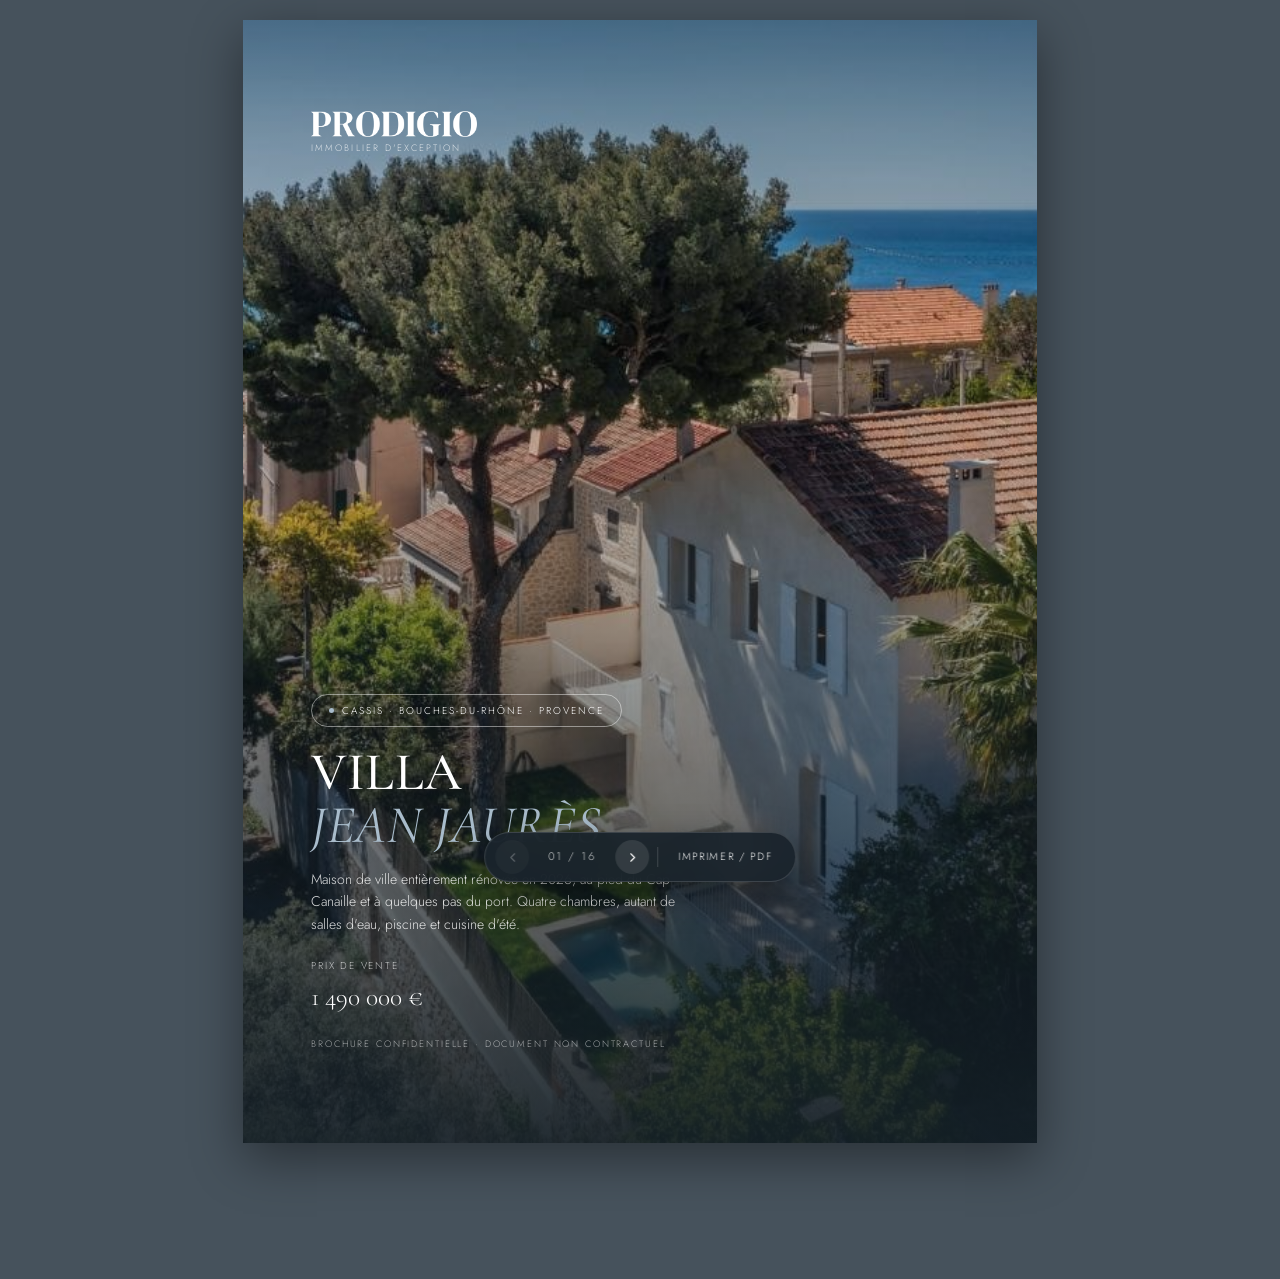
==== commit fc47c4cb: "Brochure refondue en couleur, prix et DPE, renommage en Villa Jean Jaures Le bien s'appelle Villa Je" ====
--- a/brochure/index.html
+++ b/brochure/index.html
@@ -3,9 +3,9 @@
 <head>
 <meta charset="UTF-8" />
 <meta name="viewport" content="width=device-width, initial-scale=1.0" />
-<meta name="description" content="Brochure confidentielle — Villa Verdun, maison de ville d'exception à vendre à Cassis. 170 m² entièrement rénovés en 2026, quatre chambres, piscine, cuisine d'été, vue Cap Canaille." />
+<meta name="description" content="Brochure confidentielle · Villa Jean Jaurès, maison de ville d'exception à vendre à Cassis. 160 m² entièrement rénovés en 2026, quatre chambres, piscine, cuisine d'été, vue Cap Canaille. 1 490 000 €." />
 <meta name="robots" content="noindex, nofollow" />
-<title>Villa Verdun · Cassis — Brochure confidentielle</title>
+<title>Villa Jean Jaurès · Cassis · Brochure confidentielle</title>
 <link rel="icon" href="../assets/favicon.svg" type="image/svg+xml" />
 <style>
 @font-face {
@@ -170,16 +170,24 @@
 }
 
 :root {
-  --bg: #F6F4EF;
-  --paper: #FBFAF7;
+  --bg: #F7F5F0;
+  --paper: #FFFFFF;
   --fg: #22333F;
-  --muted: rgba(34,51,63,.66);
+  --muted: rgba(34,51,63,.68);
   --soft: rgba(34,51,63,.45);
   --accent: #5C7488;
   --accent-light: #A9BCCB;
-  --accent-deep: #3A5163;
+  --accent-pale: #E7EDF2;
+  --terracotta: #C46A3C;
+  --terracotta-pale: #FBEDE4;
+  --olive: #6F7551;
+  --olive-pale: #EEF0E4;
+  --turquoise: #3E8E96;
+  --turquoise-pale: #E3F1F1;
+  --sable: #B99A6B;
+  --sable-pale: #F7EFE1;
   --dark: #2E3D4A;
-  --border: rgba(34,51,63,.16);
+  --border: rgba(34,51,63,.15);
   --serif: 'Cormorant Garamond', 'Times New Roman', serif;
   --sans: 'Jost', -apple-system, sans-serif;
   --scale: 1;
@@ -188,56 +196,48 @@
 * { box-sizing: border-box; margin: 0; padding: 0; }
 html, body { background: #46525C; }
 body {
-  font-family: var(--sans);
-  color: var(--fg);
-  font-size: 10.5pt;
-  line-height: 1.6;
-  font-weight: 300;
-  padding: 1.25rem 1rem 7rem;
-  -webkit-font-smoothing: antialiased;
+  font-family: var(--sans); color: var(--fg);
+  font-size: 10.5pt; line-height: 1.6; font-weight: 300;
+  padding: 1.25rem 1rem 7rem; -webkit-font-smoothing: antialiased;
 }
 img { display: block; max-width: 100%; }
+svg { display: block; }
 
 .brochure { max-width: 210mm; margin: 0 auto; position: relative; }
 
 .page {
-  width: 210mm;
-  height: 297mm;
-  margin: 0 auto;
-  /* compense en flux le vide laisse par la reduction visuelle */
+  width: 210mm; height: 297mm; margin: 0 auto;
   margin-bottom: calc(1.5rem - (1 - var(--scale)) * 297mm);
-  background: var(--bg);
-  position: relative;
-  overflow: hidden;
+  background: var(--bg); position: relative; overflow: hidden;
   box-shadow: 0 16px 48px rgba(0,0,0,.42);
-  padding: 22mm 20mm 26mm;
-  display: none;
-  page-break-after: always;
-  transform: scale(var(--scale));
-  transform-origin: top center;
-  animation: pageIn 300ms ease-out;
+  padding: 20mm 18mm 24mm;
+  display: none; page-break-after: always;
+  transform: scale(var(--scale)); transform-origin: top center;
 }
 .page.is-active { display: block; }
 .page:last-child { page-break-after: auto; }
-@keyframes pageIn { from { opacity: 0; transform: scale(var(--scale)) translateY(8px); } }
+
+/* filet de couleur en tête de page, catégorie par catégorie */
+.page::before {
+  content: ''; position: absolute; top: 0; left: 0; right: 0; height: 4px;
+  background: var(--tint, var(--accent));
+}
+.page.cover::before { display: none; }
 
 /* ---------- typographie ---------- */
 .eyebrow {
-  font-size: 7.5pt; letter-spacing: .32em; text-transform: uppercase;
-  color: var(--accent); font-weight: 500; margin-bottom: .7rem;
-}
-.h1, .h2, .h3 {
-  font-family: var(--serif); font-weight: 400; line-height: 1.04;
-  letter-spacing: -.008em; color: var(--fg);
-}
-.h1 { font-size: 42pt; }
-.h2 { font-size: 27pt; margin-bottom: .9rem; }
-.h3 { font-size: 13pt; margin-bottom: .3rem; letter-spacing: 0; }
-.italic { font-style: italic; color: var(--accent); }
-.rule { width: 56px; height: 1px; background: var(--accent); margin: .9rem 0 1.4rem; }
-.body { color: var(--muted); margin-bottom: .8rem; }
+  font-size: 7.5pt; letter-spacing: .3em; text-transform: uppercase;
+  color: var(--tint, var(--accent)); font-weight: 500; margin-bottom: .6rem;
+}
+.h1, .h2, .h3 { font-family: var(--serif); font-weight: 400; line-height: 1.04; color: var(--fg); }
+.h2 { font-size: 26pt; margin-bottom: .8rem; }
+.h3 { font-size: 12.5pt; margin-bottom: .25rem; line-height: 1.2; }
+.italic { font-style: italic; color: var(--tint, var(--accent)); }
+.rule { width: 52px; height: 2px; background: var(--tint, var(--accent)); margin: .8rem 0 1.3rem; }
+.body { color: var(--muted); margin-bottom: .7rem; }
 .body strong { font-weight: 500; color: var(--fg); }
-.lead { font-size: 12pt; line-height: 1.7; color: var(--fg); }
+.lead { font-size: 11.5pt; line-height: 1.7; color: var(--fg); }
+.hl { color: var(--tint, var(--accent)); font-weight: 500; }
 
 /* ---------- couverture ---------- */
 .cover { padding: 0; background: var(--dark); }
@@ -245,128 +245,123 @@
 .cover__img img { width: 100%; height: 100%; object-fit: cover; }
 .cover__scrim {
   position: absolute; inset: 0;
-  background:
-    linear-gradient(to top, rgba(20,31,39,.92) 0%, rgba(20,31,39,.42) 46%, rgba(20,31,39,.14) 74%, rgba(20,31,39,.48) 100%);
-}
-.cover__inner {
-  position: absolute; inset: 0; padding: 26mm 20mm;
-  display: flex; flex-direction: column; justify-content: space-between;
-}
-.cover__brand { font-family: var(--serif); font-size: 13pt; letter-spacing: .3em; color: #fff; }
-.cover__brand small { display: block; font-family: var(--sans); font-size: 7pt; letter-spacing: .22em; text-transform: uppercase; color: rgba(255,255,255,.72); margin-top: 4px; }
-.cover__place {
-  font-size: 9pt; letter-spacing: .3em; text-transform: uppercase; color: #fff;
-  margin-bottom: .8rem; position: relative; padding-left: 46px;
-}
-.cover__place::before { content: ""; position: absolute; left: 0; top: 50%; width: 34px; height: 1px; background: var(--accent-light); }
-.cover__title { font-family: var(--serif); font-size: 52pt; font-weight: 400; line-height: .96; color: #fff; }
+  background: linear-gradient(to top, rgba(20,31,39,.93) 0%, rgba(20,31,39,.40) 46%, rgba(20,31,39,.12) 72%, rgba(20,31,39,.50) 100%);
+}
+.cover__inner { position: absolute; inset: 0; padding: 24mm 18mm; display: flex; flex-direction: column; justify-content: space-between; }
+.cover__brand small { display: block; font-size: 7pt; letter-spacing: .22em; text-transform: uppercase; color: rgba(255,255,255,.75); margin-top: 4px; }
+.cover__pill {
+  display: inline-flex; align-items: center; gap: 2mm; width: fit-content;
+  padding: 2mm 4.5mm; border: 1px solid rgba(255,255,255,.45); border-radius: 100px;
+  font-size: 7.5pt; letter-spacing: .2em; text-transform: uppercase; color: #fff; margin-bottom: 5mm;
+}
+.cover__pill .dot { width: 5px; height: 5px; border-radius: 50%; background: var(--accent-light); }
+.cover__title { font-family: var(--serif); font-size: 40pt; font-weight: 500; line-height: 1; color: #fff; text-transform: uppercase; letter-spacing: .01em; }
 .cover__title em { font-style: italic; color: var(--accent-light); }
-.cover__sub { font-size: 10.5pt; color: rgba(255,255,255,.84); max-width: 46ch; margin-top: 1rem; }
-.cover__meta { font-size: 7.5pt; letter-spacing: .2em; text-transform: uppercase; color: rgba(255,255,255,.62); margin-top: 1.6rem; }
+.cover__sub { font-size: 10.5pt; color: rgba(255,255,255,.86); max-width: 48ch; margin-top: 4mm; }
+.cover__price { font-family: var(--serif); font-size: 19pt; color: #fff; margin-top: 6mm; }
+.cover__price small { font-family: var(--sans); font-size: 7.5pt; letter-spacing: .18em; text-transform: uppercase; color: rgba(255,255,255,.7); display: block; margin-bottom: 1mm; }
+.cover__meta { font-size: 7pt; letter-spacing: .2em; text-transform: uppercase; color: rgba(255,255,255,.6); margin-top: 5mm; }
 
 /* ---------- images ---------- */
-.figure { position: relative; overflow: hidden; }
+.figure { position: relative; overflow: hidden; border-radius: 2px; }
 .figure img { width: 100%; height: 100%; object-fit: cover; }
-.figure__cap {
-  font-size: 7pt; letter-spacing: .18em; text-transform: uppercase;
-  color: var(--soft); margin-top: .4rem;
-}
-.bleed { margin-left: -20mm; margin-right: -20mm; width: calc(100% + 40mm); }
-.bleed-top { margin-top: -22mm; }
-
-.grid-2 { display: grid; grid-template-columns: 1fr 1fr; gap: 5mm; }
-.grid-3 { display: grid; grid-template-columns: repeat(3, 1fr); gap: 4mm; }
-.grid-2-3 { display: grid; grid-template-columns: 1.15fr .85fr; gap: 6mm; align-items: start; }
-
-/* ---------- huit evidences ---------- */
-.stats { display: grid; grid-template-columns: repeat(4, 1fr); gap: 3mm; margin-top: 1rem; }
-.stat { background: var(--paper); border: 1px solid var(--border); padding: 6mm 5mm; min-height: 30mm; display: flex; flex-direction: column; justify-content: flex-end; }
-.stat--dark { background: var(--dark); border-color: var(--dark); }
-.stat--wide { grid-column: span 2; }
-.stat__k { font-family: var(--serif); font-size: 22pt; line-height: 1; color: var(--fg); margin-bottom: .3rem; }
+.figure__cap { font-size: 7pt; letter-spacing: .16em; text-transform: uppercase; color: var(--soft); margin-top: 1.5mm; }
+.bleed { margin-left: -18mm; margin-right: -18mm; width: calc(100% + 36mm); border-radius: 0; }
+.bleed-top { margin-top: -20mm; }
+.grid-2 { display: grid; grid-template-columns: 1fr 1fr; gap: 4mm; }
+.grid-3 { display: grid; grid-template-columns: repeat(3, 1fr); gap: 3mm; }
+.grid-2-3 { display: grid; grid-template-columns: 1.1fr .9fr; gap: 6mm; align-items: start; }
+
+/* ---------- chiffres à icône ---------- */
+.stats { display: grid; grid-template-columns: repeat(4, 1fr); gap: 3mm; }
+.stat { background: var(--paper); border: 1px solid var(--border); border-radius: 2px; padding: 5mm 4mm; }
+.stat__i { color: var(--tint, var(--accent)); margin-bottom: 3mm; }
+.stat__k { font-family: var(--serif); font-size: 20pt; line-height: 1; color: var(--fg); margin-bottom: 1mm; }
 .stat__k span { font-size: .5em; }
-.stat__l { font-size: 7pt; letter-spacing: .16em; text-transform: uppercase; color: var(--muted); }
-.stat--dark .stat__k { color: var(--bg); }
-.stat--dark .stat__l { color: var(--accent-light); }
+.stat__l { font-size: 6.8pt; letter-spacing: .14em; text-transform: uppercase; color: var(--muted); }
+.stat--fill { background: var(--tint, var(--accent)); border-color: var(--tint, var(--accent)); }
+.stat--fill .stat__i, .stat--fill .stat__k { color: #fff; }
+.stat--fill .stat__l { color: rgba(255,255,255,.82); }
+
+/* ---------- cartes à icône ---------- */
+.cards { display: grid; grid-template-columns: 1fr 1fr; gap: 4mm; }
+.card { background: var(--paper); border: 1px solid var(--border); border-radius: 2px; padding: 5mm; }
+.card__i { color: var(--c, var(--accent)); margin-bottom: 2.5mm; }
+.card__t { font-family: var(--serif); font-size: 12.5pt; color: var(--fg); margin-bottom: 1mm; }
+.card__p { font-size: 8.8pt; line-height: 1.55; color: var(--muted); }
+
+/* ---------- cartes à liseré (saisons, ambiances) ---------- */
+.tiles { display: grid; grid-template-columns: 1fr 1fr; gap: 4mm; }
+.tile { background: var(--paper); border: 1px solid var(--border); border-left: 3px solid var(--c, var(--accent)); border-radius: 2px; padding: 4.5mm 5mm; }
+.tile__t { font-family: var(--serif); font-size: 12.5pt; color: var(--c, var(--accent)); margin-bottom: 1.5mm; }
+.tile ul { list-style: none; }
+.tile li { font-size: 8.6pt; line-height: 1.5; color: var(--muted); padding-left: 4mm; position: relative; }
+.tile li::before { content: ''; position: absolute; left: 0; top: .62em; width: 2mm; height: 1px; background: var(--c, var(--accent)); }
 
 /* ---------- listes et tableaux ---------- */
 .rows { list-style: none; border-top: 1px solid var(--border); }
-.rows li {
-  display: flex; justify-content: space-between; align-items: baseline; gap: 8mm;
-  padding: 2.6mm 0; border-bottom: 1px solid var(--border);
-}
-/* variante compacte pour les longues listes */
-.rows--tight li { padding: 1.9mm 0; }
-.rows--tight .rows__k { font-size: 7pt; }
-.rows--tight .rows__v { font-size: 9pt; }
-.rows__k { font-size: 7.5pt; letter-spacing: .16em; text-transform: uppercase; color: var(--muted); }
-.rows__v { font-size: 10pt; color: var(--fg); text-align: right; }
-
+.rows li { display: flex; justify-content: space-between; align-items: baseline; gap: 6mm; padding: 2.3mm 0; border-bottom: 1px solid var(--border); }
+.rows--tight li { padding: 1.7mm 0; }
+.rows__k { font-size: 7.2pt; letter-spacing: .14em; text-transform: uppercase; color: var(--muted); }
+.rows__v { font-size: 9.5pt; color: var(--fg); text-align: right; }
 .checks { list-style: none; }
-.checks li { position: relative; padding-left: 7mm; margin-bottom: 2.4mm; color: var(--muted); }
-.checks li::before {
-  content: ""; position: absolute; left: 0; top: .62em;
-  width: 3.4mm; height: 1px; background: var(--accent);
-}
-
-.notes { display: grid; grid-template-columns: 1fr 1fr; gap: 5mm 8mm; margin-top: 1rem; }
-.note__t { font-family: var(--serif); font-size: 13pt; color: var(--fg); margin-bottom: .2rem; }
-.note__p { font-size: 9.5pt; color: var(--muted); line-height: 1.6; }
-
-.steps { list-style: none; margin-top: 1rem; }
-.steps li { display: flex; gap: 6mm; padding: 4.5mm 0; border-bottom: 1px solid var(--border); }
-.steps__n { font-family: var(--serif); font-size: 20pt; line-height: 1; color: var(--accent); min-width: 14mm; }
-.steps__t { font-family: var(--serif); font-size: 14pt; color: var(--fg); margin-bottom: .15rem; }
-.steps__p { font-size: 9.5pt; color: var(--muted); line-height: 1.6; }
-
-.panel { background: var(--paper); border: 1px solid var(--border); padding: 7mm 6mm; }
-.panel--dark { background: var(--dark); border-color: var(--dark); color: var(--bg); }
-.panel--dark .h3, .panel--dark .stat__k { color: var(--bg); }
-.panel--dark .body { color: rgba(246,244,239,.74); }
+.checks li { position: relative; padding-left: 6mm; margin-bottom: 2mm; color: var(--muted); font-size: 9pt; }
+.checks li::before { content: ''; position: absolute; left: 0; top: .58em; width: 3mm; height: 1px; background: var(--tint, var(--accent)); }
+
+/* ---------- panneaux ---------- */
+.panel { border-radius: 2px; padding: 6mm; }
+.panel--pale { background: var(--tintPale, var(--accent-pale)); border: 1px solid var(--border); }
+.panel--dark { background: var(--dark); color: var(--bg); }
+.panel--dark .card__t, .panel--dark .h3 { color: var(--bg); }
+.panel--dark .body { color: rgba(247,245,240,.76); }
+
+/* ---------- prix ---------- */
+.price { background: var(--dark); border-radius: 2px; padding: 8mm; color: #fff; }
+.price__l { font-size: 7.5pt; letter-spacing: .24em; text-transform: uppercase; color: var(--accent-light); margin-bottom: 2mm; }
+.price__v { font-family: var(--serif); font-size: 34pt; line-height: 1; }
+.price__n { font-size: 8.5pt; color: rgba(255,255,255,.72); margin-top: 3mm; }
+
+/* ---------- étiquettes énergie ---------- */
+.scale { display: flex; flex-direction: column; gap: 1.4mm; }
+.scale__row { display: flex; align-items: center; gap: 2.5mm; }
+.scale__ltr { width: 5mm; font-family: var(--serif); font-size: 11pt; color: var(--muted); text-align: center; }
+.scale__bar { height: 6.5mm; border-radius: 1px; display: flex; align-items: center; padding: 0 2mm; font-size: 6.6pt; color: rgba(0,0,0,.62); letter-spacing: .06em; }
+.scale__row.is-on .scale__ltr { color: var(--fg); font-size: 13pt; }
+.scale__mark { margin-left: 2.5mm; font-size: 7.5pt; letter-spacing: .14em; text-transform: uppercase; color: var(--fg); font-weight: 500; white-space: nowrap; }
+.scale__cap { font-size: 7pt; letter-spacing: .14em; text-transform: uppercase; color: var(--soft); margin-bottom: 2.5mm; }
+
+/* ---------- étapes ---------- */
+.steps { list-style: none; }
+.steps li { display: flex; gap: 5mm; padding: 3.6mm 0; border-bottom: 1px solid var(--border); }
+.steps__n { font-family: var(--serif); font-size: 18pt; line-height: 1; color: var(--tint, var(--accent)); min-width: 12mm; }
+.steps__t { font-family: var(--serif); font-size: 13pt; color: var(--fg); }
+.steps__p { font-size: 8.8pt; line-height: 1.55; color: var(--muted); }
 
 /* ---------- pied de page ---------- */
-.page-num {
-  position: absolute; bottom: 12mm; right: 20mm;
-  font-size: 7.5pt; letter-spacing: .3em; color: var(--soft);
-}
-.page-brand {
-  position: absolute; bottom: 12mm; left: 20mm;
-  font-size: 7pt; letter-spacing: .22em; text-transform: uppercase; color: var(--soft);
-}
-
-/* ---------- barre de navigation (ecran) ---------- */
+.page-num { position: absolute; bottom: 11mm; right: 18mm; font-size: 7.2pt; letter-spacing: .3em; color: var(--soft); }
+.page-brand { position: absolute; bottom: 11mm; left: 18mm; font-size: 6.8pt; letter-spacing: .22em; text-transform: uppercase; color: var(--soft); }
+
+/* ---------- barre de navigation (écran) ---------- */
 .bar {
-  position: fixed; left: 50%; bottom: 18px; transform: translateX(-50%);
-  z-index: 20; display: flex; align-items: center; gap: 6px;
+  position: fixed; left: 50%; bottom: 18px; transform: translateX(-50%); z-index: 20;
+  display: flex; align-items: center; gap: 6px;
   background: rgba(26,36,44,.94); backdrop-filter: blur(12px);
   border: 1px solid rgba(255,255,255,.14); border-radius: 100px;
   padding: 7px 10px; box-shadow: 0 12px 36px rgba(0,0,0,.4);
 }
-.bar__btn {
-  width: 34px; height: 34px; border-radius: 50%; border: 0;
-  background: rgba(255,255,255,.1); color: #fff;
-  display: flex; align-items: center; justify-content: center; cursor: pointer;
-  transition: background 160ms ease-out;
-}
+.bar__btn { width: 34px; height: 34px; border-radius: 50%; border: 0; background: rgba(255,255,255,.1); color: #fff; display: flex; align-items: center; justify-content: center; cursor: pointer; transition: background 160ms ease-out; }
 .bar__btn:hover:not(:disabled) { background: rgba(255,255,255,.24); }
 .bar__btn:disabled { opacity: .3; cursor: default; }
 .bar__btn svg { width: 15px; height: 15px; fill: none; stroke: currentColor; stroke-width: 1.7; }
 .bar__count { font-size: 11px; letter-spacing: .2em; color: rgba(255,255,255,.8); padding: 0 10px; min-width: 74px; text-align: center; }
 .bar__sep { width: 1px; height: 20px; background: rgba(255,255,255,.16); margin: 0 2px; }
-.bar__link {
-  font-size: 10.5px; letter-spacing: .16em; text-transform: uppercase;
-  color: #fff; text-decoration: none; padding: 0 12px;
-}
+.bar__link { font-size: 10.5px; letter-spacing: .16em; text-transform: uppercase; color: #fff; text-decoration: none; padding: 0 12px; }
 .bar__link:hover { color: var(--accent-light); }
 
 @media print {
   html, body { background: #fff; }
   body { padding: 0; }
-  .page {
-    display: block !important; box-shadow: none; margin: 0;
-    transform: none; animation: none;
-    width: 210mm; height: 297mm;
-  }
+  .page { display: block !important; box-shadow: none; margin: 0; transform: none; width: 210mm; height: 297mm; }
   .bar { display: none !important; }
   * { -webkit-print-color-adjust: exact; print-color-adjust: exact; }
 }
@@ -378,276 +373,322 @@
 
 <div class="brochure" id="brochure">
 <section class="page cover is-active" data-page="1">
-
-  <div class="cover__img"><img src="../assets/images/vue-aerienne-mer.jpg" alt="La Villa Verdun, les toits de Cassis et la Méditerranée" /></div>
+  <div class="cover__img"><img src="../assets/images/vue-aerienne-mer.jpg" alt="La villa vue du ciel, les toits de Cassis et la Méditerranée" /></div>
   <div class="cover__scrim"></div>
   <div class="cover__inner">
     <div class="cover__brand">
-      <img src="../assets/brand/prodigio-blanc.png" alt="Prodigio" style="width:46mm;height:auto" />
+      <img src="../assets/brand/prodigio-blanc.png" alt="Prodigio" style="width:44mm;height:auto" />
       <small>Immobilier d'exception</small>
     </div>
     <div>
-      <div class="cover__place">Cassis · Bouches-du-Rhône · Provence</div>
-      <h1 class="cover__title">Villa <em>Verdun</em></h1>
+      <div class="cover__pill"><span class="dot"></span>Cassis · Bouches-du-Rhône · Provence</div>
+      <h1 class="cover__title">Villa<br /><em>Jean Jaurès</em></h1>
       <p class="cover__sub">
         Maison de ville entièrement rénovée en 2026, au pied du Cap Canaille
-        et à quelques pas du port. 170 m² habitables, quatre chambres,
+        et à quelques pas du port. Quatre chambres, autant de salles d'eau,
         piscine et cuisine d'été.
       </p>
+      <div class="cover__price"><small>Prix de vente</small>1 490 000 €</div>
       <div class="cover__meta">Brochure confidentielle · Document non contractuel</div>
     </div>
   </div>
 </section>
-<section class="page" data-page="2">
+<section class="page" data-page="2" style="--tint:#3E8E96">
 
   <div class="eyebrow">L'esprit du lieu</div>
   <h2 class="h2">Un pied dans le village,<br />l'autre dans les <span class="italic">calanques</span>.</h2>
   <div class="rule"></div>
   <p class="lead body">
-    Il y a des adresses qui dispensent de tout commentaire. L'adresse de la Villa Verdun
-    est de celles-là : le port se rejoint à pied, le marché aussi, et la plage encore.
-    Derrière, le Cap Canaille ferme l'horizon de sa falaise rouge — la plus haute
-    d'Europe à tomber dans la mer.
+    Il y a des adresses qui dispensent de tout commentaire. Celle-ci est de
+    celles-là : <span class="hl">le port se rejoint à pied</span>, le marché aussi,
+    et la plage encore. Derrière, le Cap Canaille ferme l'horizon de sa falaise
+    rouge, la plus haute d'Europe à tomber dans la mer.
   </p>
   <p class="body">
-    La Villa Verdun occupe cette position rare sans la revendiquer. De la rue, c'est une
-    maison de ville provençale, volets clairs et tuiles rondes. Passé le seuil, c'est
-    autre chose : cent soixante-dix mètres carrés entièrement repris en 2026, où l'on a
-    gardé les poutres, la pierre et la hauteur — et changé tout le reste.
-  </p>
-  <p class="body">
-    Le charme de l'ancien, donc. Mais avec les réseaux neufs, l'isolation neuve, les
-    menuiseries neuves, la climatisation, et la garantie décennale par-dessus.
-  </p>
-<div style="margin-top:8mm"><div class="figure" style="height:78mm"><img src="../assets/images/piscine-jardin.jpg" alt="La piscine et le jardin paysagé" /></div><div class="figure__cap">Le jardin paysagé, ses terrasses en pierre et la piscine</div></div>
+    De la rue, c'est une maison de ville provençale, volets clairs et tuiles rondes.
+    Passé le seuil, c'est autre chose : cent soixante mètres carrés entièrement
+    repris en 2026, où l'on a gardé les poutres, la pierre et la hauteur, et changé
+    tout le reste.
+  </p>
+  <div class="figure" style="height:84mm"><img src="../assets/images/piscine-jardin.jpg" alt="La piscine et le jardin paysagé" /></div>
+  <div class="cards" style="margin-top:6mm">
+    <div class="card" style="--c:#3E8E96"><div class="card__i"><svg width="20" height="20" viewBox="0 0 24 24" fill="none" stroke="currentColor" stroke-width="1.4" stroke-linecap="round" stroke-linejoin="round"><path d="M12 4v16M8 8h8"/><circle cx="12" cy="4" r="1.5"/><path d="M4 14a8 8 0 0016 0"/></svg></div><div class="card__t">Le port à pied</div><div class="card__p">Restaurants, terrasses et marché se rejoignent sans prendre la voiture.</div></div>
+    <div class="card" style="--c:#3E8E96"><div class="card__i"><svg width="20" height="20" viewBox="0 0 24 24" fill="none" stroke="currentColor" stroke-width="1.4" stroke-linecap="round" stroke-linejoin="round"><circle cx="8" cy="15" r="4"/><path d="M10.8 12.2L21 2M17 6l3 3M14 9l3 3"/></svg></div><div class="card__t">Rien à faire</div><div class="card__p">Rénovation intégrale livrée en 2026, garanties constructeur incluses.</div></div>
+  </div>
   <div class="page-brand">Prodigio · Immobilier d'exception</div>
   <div class="page-num">02</div>
 </section>
-<section class="page" data-page="3">
+<section class="page" data-page="3" style="--tint:#5C7488">
 
   <div class="eyebrow">La carte d'identité</div>
-  <h2 class="h2">Huit <span class="italic">évidences</span>.</h2>
+  <h2 class="h2">Le bien en <span class="italic">chiffres</span>.</h2>
   <div class="rule"></div>
   <p class="body" style="max-width:62ch">
-    Ce que la maison offre, en un coup d'œil. Le détail des surfaces et des prestations
-    figure en fin de dossier.
-  </p>
-  <div class="stats">
-    <div class="stat"><div class="stat__k">170 <span>m²</span></div><div class="stat__l">Habitables</div></div>
-    <div class="stat"><div class="stat__k">400 <span>m²</span></div><div class="stat__l">De parcelle</div></div>
-    <div class="stat"><div class="stat__k">4</div><div class="stat__l">Chambres, 4 salles d'eau</div></div>
-    <div class="stat"><div class="stat__k">50 <span>m²</span></div><div class="stat__l">De pièce de vie</div></div>
-    <div class="stat stat--dark"><div class="stat__k">2026</div><div class="stat__l">Rénovation intégrale</div></div>
-    <div class="stat"><div class="stat__k">Vue mer</div><div class="stat__l">Depuis la mezzanine</div></div>
-    <div class="stat"><div class="stat__k">À pied</div><div class="stat__l">Port, marché et plage</div></div>
-    <div class="stat"><div class="stat__k">Piscine</div><div class="stat__l">Et cuisine d'été</div></div>
-  </div>
-<div style="margin-top:7mm"><div class="figure" style="height:62mm"><img src="../assets/images/cassis-cap-canaille.jpg" alt="Cassis et le Cap Canaille" /></div><div class="figure__cap">Cassis, son clocher et le Cap Canaille</div></div>
+    Ce que la maison offre, en un coup d'œil. Le détail des surfaces et des
+    prestations figure page 14.
+  </p>
+  <div class="stats" style="margin-top:5mm">
+    <div class="stat"><div class="stat__i"><svg width="20" height="20" viewBox="0 0 24 24" fill="none" stroke="currentColor" stroke-width="1.4" stroke-linecap="round" stroke-linejoin="round"><rect x="3" y="3" width="18" height="18" rx="1"/><path d="M3 9h18M9 3v18"/></svg></div><div class="stat__k">160 <span>m²</span></div><div class="stat__l">Habitables</div></div>
+    <div class="stat"><div class="stat__i"><svg width="20" height="20" viewBox="0 0 24 24" fill="none" stroke="currentColor" stroke-width="1.4" stroke-linecap="round" stroke-linejoin="round"><path d="M12 2l9 6v13H3V8z"/><path d="M9 21v-7h6v7"/></svg></div><div class="stat__k">400 <span>m²</span></div><div class="stat__l">De parcelle</div></div>
+    <div class="stat"><div class="stat__i"><svg width="20" height="20" viewBox="0 0 24 24" fill="none" stroke="currentColor" stroke-width="1.4" stroke-linecap="round" stroke-linejoin="round"><path d="M3 18V9a2 2 0 012-2h14a2 2 0 012 2v9"/><path d="M3 14h18M7 7V5h10v2"/></svg></div><div class="stat__k">4</div><div class="stat__l">Chambres, 4 salles d'eau</div></div>
+    <div class="stat"><div class="stat__i"><svg width="20" height="20" viewBox="0 0 24 24" fill="none" stroke="currentColor" stroke-width="1.4" stroke-linecap="round" stroke-linejoin="round"><path d="M4 18v-6a2 2 0 012-2h12a2 2 0 012 2v6"/><path d="M2 18h20M6 10V7a2 2 0 012-2h8a2 2 0 012 2v3"/></svg></div><div class="stat__k">50 <span>m²</span></div><div class="stat__l">De pièce de vie</div></div>
+  </div>
+  <div class="stats" style="margin-top:3mm">
+    <div class="stat stat--fill"><div class="stat__i"><svg width="20" height="20" viewBox="0 0 24 24" fill="none" stroke="currentColor" stroke-width="1.4" stroke-linecap="round" stroke-linejoin="round"><circle cx="8" cy="15" r="4"/><path d="M10.8 12.2L21 2M17 6l3 3M14 9l3 3"/></svg></div><div class="stat__k">2026</div><div class="stat__l">Rénovation intégrale</div></div>
+    <div class="stat"><div class="stat__i"><svg width="20" height="20" viewBox="0 0 24 24" fill="none" stroke="currentColor" stroke-width="1.4" stroke-linecap="round" stroke-linejoin="round"><path d="M13 5l-2 6h6l-8 8 2-6H5z"/></svg></div><div class="stat__k">À pied</div><div class="stat__l">Port, marché et plage</div></div>
+    <div class="stat"><div class="stat__i"><svg width="20" height="20" viewBox="0 0 24 24" fill="none" stroke="currentColor" stroke-width="1.4" stroke-linecap="round" stroke-linejoin="round"><path d="M2 17c2 0 2 1.5 4 1.5S8 17 10 17s2 1.5 4 1.5S16 17 18 17s2 1.5 4 1.5"/><path d="M7 15V5a2 2 0 014 0v10M13 15V5a2 2 0 014 0v10M7 8h10M7 11h10"/></svg></div><div class="stat__k">Oui</div><div class="stat__l">Piscine et cuisine d'été</div></div>
+    <div class="stat"><div class="stat__i"><svg width="20" height="20" viewBox="0 0 24 24" fill="none" stroke="currentColor" stroke-width="1.4" stroke-linecap="round" stroke-linejoin="round"><path d="M3 20c1.5 0 1.5-1.2 3-1.2s1.5 1.2 3 1.2 1.5-1.2 3-1.2 1.5 1.2 3 1.2 1.5-1.2 3-1.2 1.5 1.2 3 1.2"/><path d="M2 14l10-9 10 9"/></svg></div><div class="stat__k">Vue mer</div><div class="stat__l">Depuis la mezzanine</div></div>
+  </div>
+  <div class="figure" style="height:56mm"><img src="../assets/images/cassis/cap-canaille-panorama.jpg" alt="Le Cap Canaille et la baie de Cassis" /></div>
+  <div class="figure__cap">Le Cap Canaille, plus haute falaise maritime de France</div>
   <div class="page-brand">Prodigio · Immobilier d'exception</div>
   <div class="page-num">03</div>
 </section>
-<section class="page" data-page="4">
-<div class="figure bleed bleed-top" style="height:112mm"><img src="../assets/images/reception-charpente.jpg" alt="La pièce de vie sous charpente" /></div>
-  <div style="margin-top:9mm">
+<section class="page" data-page="4" style="--tint:#B99A6B">
+
+  <div class="figure bleed bleed-top" style="height:108mm"><img src="../assets/images/reception-charpente.jpg" alt="La pièce de vie sous charpente" /></div>
+  <div style="margin-top:8mm">
     <div class="eyebrow">Le rez-de-chaussée</div>
     <h2 class="h2">Cinquante mètres carrés<br />d'un seul <span class="italic">tenant</span>.</h2>
     <div class="rule"></div>
     <p class="body">
-      Pas de couloir, pas de cloison inutile : la pièce de vie s'ouvre dès l'entrée et
-      file jusqu'à la cuisine. La hauteur sous plafond et les poutres apparentes lui
-      donnent l'ampleur ; le parquet en chêne massif, posé en point de Hongrie, lui
-      donne la chaleur.
+      Pas de couloir, pas de cloison inutile : la pièce de vie s'ouvre dès l'entrée
+      et file jusqu'à la cuisine. La hauteur sous plafond et les poutres apparentes
+      lui donnent l'ampleur ; le <span class="hl">parquet en chêne massif, posé en
+      point de Hongrie</span>, lui donne la chaleur.
     </p>
-    <p class="body">
-      Une cheminée à insert tient le fond de la pièce. L'hiver, elle suffit. L'été, la
-      climatisation prend le relais dans toute la maison.
-    </p>
+    <div class="cards" style="margin-top:5mm">
+      <div class="card" style="--c:#B99A6B"><div class="card__i"><svg width="20" height="20" viewBox="0 0 24 24" fill="none" stroke="currentColor" stroke-width="1.4" stroke-linecap="round" stroke-linejoin="round"><path d="M12 22c4 0 7-2.7 7-6.5 0-4.5-5-6.5-4-11.5-3 1-6 4.5-6 8 0-1.5-1-2.5-1-2.5-1 1.5-3 3.5-3 6C5 19.3 8 22 12 22z"/></svg></div><div class="card__t">Cheminée à insert</div><div class="card__p">Elle tient le fond de la pièce. L'hiver, elle suffit.</div></div>
+      <div class="card" style="--c:#B99A6B"><div class="card__i"><svg width="20" height="20" viewBox="0 0 24 24" fill="none" stroke="currentColor" stroke-width="1.4" stroke-linecap="round" stroke-linejoin="round"><rect x="2" y="5" width="20" height="8" rx="2"/><path d="M6 17v2M12 17v3M18 17v2M5 9h14"/></svg></div><div class="card__t">Climatisation</div><div class="card__p">Dans toute la maison, pour les mois où le soleil ne faiblit pas.</div></div>
+    </div>
   </div>
   <div class="page-brand">Prodigio · Immobilier d'exception</div>
   <div class="page-num">04</div>
 </section>
-<section class="page" data-page="5">
-
-  <div class="eyebrow">Les matières</div>
+<section class="page" data-page="5" style="--tint:#B99A6B">
+
+  <div class="eyebrow">Architecture · Matériaux</div>
   <h2 class="h2">Ce que l'on garde,<br />ce que l'on <span class="italic">refait</span>.</h2>
   <div class="rule"></div>
   <div class="grid-2-3">
+    <div><div class="figure" style="height:118mm"><img src="../assets/images/charpente-lanternes.jpg" alt="Charpente peinte, pierre de taille apparente et suspensions en papier" /></div></div>
     <div>
-<div class="figure" style="height:132mm"><img src="../assets/images/charpente-lanternes.jpg" alt="Charpente peinte, pierre de taille apparente et suspensions en papier" /></div>
-    </div>
-    <div>
-      <p class="body">
-        La pierre de taille est restée nue là où elle méritait de l'être. La charpente a
-        été mise en peinture claire plutôt que masquée. Le résultat tient en une phrase :
-        on lit l'âge de la maison, on ne subit rien de ses défauts.
+      <p class="body" style="font-size:9.5pt">
+        La pierre de taille est restée nue là où elle méritait de l'être. La charpente
+        a été mise en peinture claire plutôt que masquée. On lit l'âge de la maison,
+        on ne subit rien de ses défauts.
       </p>
-      <ul class="checks" style="margin-top:6mm">
-        <li><strong>Conservé</strong> — poutres, charpente, pierre apparente, hauteur sous plafond</li>
-        <li><strong>Refait</strong> — réseaux électriques et sanitaires</li>
-        <li><strong>Refait</strong> — isolation et menuiseries</li>
-        <li><strong>Refait</strong> — sols en chêne massif, point de Hongrie</li>
-        <li><strong>Ajouté</strong> — climatisation dans toute la maison</li>
-        <li><strong>Ajouté</strong> — quatre salles d'eau neuves</li>
+      <ul class="checks" style="margin-top:4mm">
+        <li><strong>Conservé</strong> : poutres et charpente</li>
+        <li><strong>Conservé</strong> : pierre de taille apparente</li>
+        <li><strong>Conservé</strong> : hauteur sous plafond</li>
+        <li><strong>Refait</strong> : réseaux et sanitaires</li>
+        <li><strong>Refait</strong> : isolation et menuiseries</li>
+        <li><strong>Refait</strong> : sols en chêne massif</li>
+        <li><strong>Ajouté</strong> : climatisation</li>
+        <li><strong>Ajouté</strong> : quatre salles d'eau</li>
       </ul>
     </div>
   </div>
+  <div class="cards" style="margin-top:5mm">
+    <div class="card" style="--c:#B99A6B"><div class="card__i"><svg width="20" height="20" viewBox="0 0 24 24" fill="none" stroke="currentColor" stroke-width="1.4" stroke-linecap="round" stroke-linejoin="round"><path d="M4 4h16v16H4z"/><path d="M8 4c0 5 0 11 0 16M12 4c0 5 0 11 0 16M16 4c0 5 0 11 0 16"/></svg></div><div class="card__t">Chêne massif</div><div class="card__p">Posé en point de Hongrie dans les pièces de vie et les chambres.</div></div>
+    <div class="card" style="--c:#B99A6B"><div class="card__i"><svg width="20" height="20" viewBox="0 0 24 24" fill="none" stroke="currentColor" stroke-width="1.4" stroke-linecap="round" stroke-linejoin="round"><path d="M3 8h7v5H3zM10 8h11v5H10zM3 13h11v5H3zM14 13h7v5h-7z"/></svg></div><div class="card__t">Pierre de taille</div><div class="card__p">Le mur d'origine, nettoyé et laissé apparent dans la pièce de vie.</div></div>
+  </div>
   <div class="page-brand">Prodigio · Immobilier d'exception</div>
   <div class="page-num">05</div>
 </section>
-<section class="page" data-page="6">
+<section class="page" data-page="6" style="--tint:#5C7488">
 
   <div class="eyebrow">La cuisine</div>
   <h2 class="h2">Ouverte,<br />et <span class="italic">équipée</span>.</h2>
   <div class="rule"></div>
-  <p class="body" style="max-width:64ch">
-    Elle prolonge la pièce de vie sans la couper : on cuisine avec les autres, pas à
-    côté d'eux. Façades bleu pétrole sous l'arche de plâtre, plan de travail pleine
-    longueur, électroménager intégré. La vue reste dégagée depuis l'évier.
-  </p>
-<div style="margin-top:7mm"><div class="figure" style="height:96mm"><img src="../assets/images/cuisine-bleue.jpg" alt="La cuisine ouverte, façades bleu pétrole" /></div></div><div style="margin-top:5mm"><div class="figure" style="height:62mm"><img src="../assets/images/reception-mur-pierre.jpg" alt="Le mur en pierre apparente et les ouvertures sur les collines" /></div><div class="figure__cap">Depuis la cuisine, la pièce de vie et son mur de pierre</div></div>
+  <p class="body" style="max-width:62ch">
+    Elle prolonge la pièce de vie sans la couper : on cuisine avec les autres, pas
+    à côté d'eux. Façades bleu pétrole sous l'arche de plâtre, plan de travail
+    pleine longueur, électroménager intégré. La vue reste dégagée depuis l'évier.
+  </p>
+  <div class="figure" style="height:92mm"><img src="../assets/images/cuisine-bleue.jpg" alt="La cuisine ouverte, façades bleu pétrole" /></div>
+  <div style="margin-top:4mm"><div class="figure" style="height:62mm"><img src="../assets/images/reception-mur-pierre.jpg" alt="Le mur en pierre apparente et les ouvertures sur les collines" /></div></div>
+  <div class="figure__cap">Depuis la cuisine, la pièce de vie et son mur de pierre</div>
   <div class="page-brand">Prodigio · Immobilier d'exception</div>
   <div class="page-num">06</div>
 </section>
-<section class="page" data-page="7">
-
-  <div class="eyebrow">Le repos</div>
+<section class="page" data-page="7" style="--tint:#5C7488">
+
+  <div class="eyebrow">Espace nuit</div>
   <h2 class="h2">Quatre chambres,<br />quatre salles <span class="italic">d'eau</span>.</h2>
   <div class="rule"></div>
-  <p class="body" style="max-width:64ch">
-    Chaque chambre dispose de sa propre salle d'eau — pas de partage, pas d'arbitrage
-    le matin. La première est une suite parentale de plain-pied ; les trois autres
-    occupent le niveau jardin, l'une ouvrant directement sur la piscine, l'autre sur
-    sa terrasse privative.
-  </p>
-  <div class="grid-2" style="margin-top:7mm">
-<div class="figure" style="height:66mm"><img src="../assets/images/suite-terrasse-vue.jpg" alt="Chambre ouvrant sur sa terrasse privative" /></div><div class="figure" style="height:66mm"><img src="../assets/images/chambre-rayures.jpg" alt="Chambre habillée de rayures avec accès extérieur" /></div><div class="figure" style="height:66mm"><img src="../assets/images/chambre-dressing.jpg" alt="Chambre avec placards intégrés" /></div><div class="figure" style="height:66mm"><img src="../assets/images/suite-claustra.jpg" alt="Chambre et sa salle d'eau séparée par un claustra" /></div>
-  </div>
-  <div class="figure__cap" style="margin-top:3mm">Quatre chambres, quatre caractères — toutes avec leur salle d'eau</div>
+  <p class="body" style="max-width:62ch">
+    Chaque chambre dispose de sa propre salle d'eau. Pas de partage, pas d'arbitrage
+    le matin. La première est une <span class="hl">suite parentale de plain-pied</span> ;
+    les trois autres occupent le niveau jardin, l'une ouvrant directement sur la
+    piscine, l'autre sur sa terrasse privative.
+  </p>
+  <div class="grid-2" style="margin-top:5mm">
+    <div class="figure" style="height:62mm"><img src="../assets/images/suite-terrasse-vue.jpg" alt="Chambre ouvrant sur sa terrasse privative" /></div>
+    <div class="figure" style="height:62mm"><img src="../assets/images/chambre-rayures.jpg" alt="Chambre habillée de rayures avec accès extérieur" /></div>
+    <div class="figure" style="height:62mm"><img src="../assets/images/chambre-dressing.jpg" alt="Chambre avec placards intégrés" /></div>
+    <div class="figure" style="height:62mm"><img src="../assets/images/suite-claustra.jpg" alt="Chambre et sa salle d'eau séparée par un claustra" /></div>
+  </div>
+  <div class="figure__cap">Quatre chambres, quatre caractères, toutes avec leur salle d'eau</div>
   <div class="page-brand">Prodigio · Immobilier d'exception</div>
   <div class="page-num">07</div>
 </section>
-<section class="page" data-page="8">
+<section class="page" data-page="8" style="--tint:#C46A3C">
 
   <div class="eyebrow">Les salles d'eau</div>
   <h2 class="h2">Neuves,<br />et pas <span class="italic">interchangeables</span>.</h2>
   <div class="rule"></div>
-  <p class="body" style="max-width:64ch">
-    Faïence en damier et robinetterie cuivre d'un côté, terracotta et bois cannelé de
-    l'autre. Quatre pièces d'eau entièrement refaites en 2026, chacune avec sa douche
-    à l'italienne — et aucune qui ressemble à la voisine.
-  </p>
-  <div class="grid-2" style="margin-top:7mm">
-<div class="figure" style="height:104mm"><img src="../assets/images/sdb-damier.jpg" alt="Salle d'eau à double vasque, damier et cuivre" /></div><div class="figure" style="height:104mm"><img src="../assets/images/sdb-terracotta.jpg" alt="Salle d'eau terracotta et douche à l'italienne" /></div>
-  </div>
-  <div class="notes" style="margin-top:6mm">
-    <div><div class="note__t">Double vasque</div><div class="note__p">Faïence en damier, robinetterie et miroirs en cuivre, douche à l'italienne.</div></div>
-    <div><div class="note__t">Terracotta</div><div class="note__p">Bois cannelé, douche à l'italienne pleine hauteur, éclairage indirect.</div></div>
+  <p class="body" style="max-width:62ch">
+    Faïence en damier et robinetterie cuivre d'un côté, terracotta et bois cannelé
+    de l'autre. Quatre pièces d'eau entièrement refaites en 2026, chacune avec sa
+    douche à l'italienne, et aucune qui ressemble à la voisine.
+  </p>
+  <div class="grid-2" style="margin-top:5mm">
+    <div class="figure" style="height:96mm"><img src="../assets/images/sdb-damier.jpg" alt="Salle d'eau à double vasque, damier et cuivre" /></div>
+    <div class="figure" style="height:96mm"><img src="../assets/images/sdb-terracotta.jpg" alt="Salle d'eau terracotta et douche à l'italienne" /></div>
+  </div>
+  <div class="cards" style="margin-top:5mm">
+    <div class="card" style="--c:#C46A3C"><div class="card__i"><svg width="20" height="20" viewBox="0 0 24 24" fill="none" stroke="currentColor" stroke-width="1.4" stroke-linecap="round" stroke-linejoin="round"><path d="M4 20V7a3 3 0 016 0v1"/><path d="M13 8h8M15 12v1M18 12v2M21 12v1M17 16v1M20 16v2"/></svg></div><div class="card__t">Double vasque</div><div class="card__p">Faïence en damier, robinetterie et miroirs en cuivre, douche à l'italienne.</div></div>
+    <div class="card" style="--c:#C46A3C"><div class="card__i"><svg width="20" height="20" viewBox="0 0 24 24" fill="none" stroke="currentColor" stroke-width="1.4" stroke-linecap="round" stroke-linejoin="round"><path d="M4 20V7a3 3 0 016 0v1"/><path d="M13 8h8M15 12v1M18 12v2M21 12v1M17 16v1M20 16v2"/></svg></div><div class="card__t">Terracotta</div><div class="card__p">Bois cannelé, douche à l'italienne pleine hauteur, éclairage indirect.</div></div>
   </div>
   <div class="page-brand">Prodigio · Immobilier d'exception</div>
   <div class="page-num">08</div>
 </section>
-<section class="page" data-page="9">
-<div class="figure bleed bleed-top" style="height:118mm"><img src="../assets/images/mezzanine.jpg" alt="La mezzanine mansardée sous ses verrières" /></div>
-  <div style="margin-top:9mm">
+<section class="page" data-page="9" style="--tint:#3E8E96">
+
+  <div class="figure bleed bleed-top" style="height:112mm"><img src="../assets/images/mezzanine.jpg" alt="La mezzanine mansardée sous ses verrières" /></div>
+  <div style="margin-top:8mm">
     <div class="eyebrow">L'étage</div>
     <h2 class="h2">La mezzanine,<br />et la <span class="italic">mer</span>.</h2>
     <div class="rule"></div>
     <p class="body">
-      Sous les toits, une mezzanine mansardée que les verrières inondent de lumière du
-      matin au soir. C'est de là que la vue porte le plus loin : la mer, le Cap Canaille,
-      la couronne de Charlemagne et le château de Cassis.
+      Sous les toits, une mezzanine mansardée que les verrières inondent de lumière
+      du matin au soir. C'est de là que la vue porte le plus loin :
+      <span class="hl">la mer, le Cap Canaille, la couronne de Charlemagne et le
+      château de Cassis</span>.
     </p>
-    <p class="body">
-      Bureau, chambre d'appoint, salle de jeux ou simple pièce à ne rien faire — elle se
-      plie à l'usage qu'on lui donne. C'est souvent la pièce que l'on finit par préférer.
-    </p>
+    <div class="cards" style="margin-top:5mm">
+      <div class="card" style="--c:#3E8E96"><div class="card__i"><svg width="20" height="20" viewBox="0 0 24 24" fill="none" stroke="currentColor" stroke-width="1.4" stroke-linecap="round" stroke-linejoin="round"><path d="M3 20c1.5 0 1.5-1.2 3-1.2s1.5 1.2 3 1.2 1.5-1.2 3-1.2 1.5 1.2 3 1.2 1.5-1.2 3-1.2 1.5 1.2 3 1.2"/><path d="M2 14l10-9 10 9"/></svg></div><div class="card__t">Vue dégagée</div><div class="card__p">Mer, Cap Canaille, couronne de Charlemagne et château de Cassis.</div></div>
+      <div class="card" style="--c:#3E8E96"><div class="card__i"><svg width="20" height="20" viewBox="0 0 24 24" fill="none" stroke="currentColor" stroke-width="1.4" stroke-linecap="round" stroke-linejoin="round"><path d="M3 5l6-2 6 2 6-2v16l-6 2-6-2-6 2z"/><path d="M9 3v16M15 5v16"/></svg></div><div class="card__t">Pièce modulable</div><div class="card__p">Bureau, chambre d'appoint, salle de jeux : elle se plie à l'usage.</div></div>
+    </div>
   </div>
   <div class="page-brand">Prodigio · Immobilier d'exception</div>
   <div class="page-num">09</div>
 </section>
-<section class="page" data-page="10">
+<section class="page" data-page="10" style="--tint:#6F7551">
 
   <div class="eyebrow">Les extérieurs</div>
   <h2 class="h2">Dehors,<br />tout le <span class="italic">Sud</span>.</h2>
   <div class="rule"></div>
-  <p class="body" style="max-width:64ch">
-    Quatre cents mètres carrés de parcelle, un jardin paysagé avec pelouse et arrosage
-    automatique, plusieurs terrasses en pierre qui suivent la course du soleil. La
-    cuisine d'été prend le relais dès les beaux jours ; la piscine, en béton armé,
-    reste à l'abri des regards.
-  </p>
-<div style="margin-top:7mm"><div class="figure" style="height:98mm"><img src="../assets/images/vue-aerienne-piscine.jpg" alt="Le jardin, les terrasses et la piscine vus du ciel" /></div></div>
-  <div class="notes" style="margin-top:6mm">
-    <div><div class="note__t">Le jardin</div><div class="note__p">Paysagé, pelouse et arrosage automatique, terrasses en pierre, pin parasol.</div></div>
-    <div><div class="note__t">La piscine</div><div class="note__p">Béton armé, intimiste, en contrebas des terrasses et à l'abri des regards.</div></div>
+  <p class="body" style="max-width:62ch">
+    Quatre cents mètres carrés de parcelle, un jardin paysagé avec pelouse et
+    arrosage automatique, plusieurs terrasses en pierre qui suivent la course du
+    soleil. La cuisine d'été prend le relais dès les beaux jours ; la piscine,
+    en béton armé, reste à l'abri des regards.
+  </p>
+  <div class="figure" style="height:94mm"><img src="../assets/images/vue-aerienne-piscine.jpg" alt="Le jardin, les terrasses et la piscine vus du ciel" /></div>
+  <div class="cards" style="margin-top:5mm">
+    <div class="card" style="--c:#6F7551"><div class="card__i"><svg width="20" height="20" viewBox="0 0 24 24" fill="none" stroke="currentColor" stroke-width="1.4" stroke-linecap="round" stroke-linejoin="round"><path d="M12 22V12"/><path d="M12 12c0-3 2-5 5-5 0 3-2 5-5 5zM12 14c0-3-2-5-5-5 0 3 2 5 5 5z"/><path d="M8 22h8"/></svg></div><div class="card__t">Le jardin</div><div class="card__p">Paysagé, pelouse et arrosage automatique, terrasses en pierre, pin parasol.</div></div>
+    <div class="card" style="--c:#6F7551"><div class="card__i"><svg width="20" height="20" viewBox="0 0 24 24" fill="none" stroke="currentColor" stroke-width="1.4" stroke-linecap="round" stroke-linejoin="round"><path d="M2 17c2 0 2 1.5 4 1.5S8 17 10 17s2 1.5 4 1.5S16 17 18 17s2 1.5 4 1.5"/><path d="M7 15V5a2 2 0 014 0v10M13 15V5a2 2 0 014 0v10M7 8h10M7 11h10"/></svg></div><div class="card__t">La piscine</div><div class="card__p">Béton armé, en contrebas des terrasses et à l'abri des regards.</div></div>
   </div>
   <div class="page-brand">Prodigio · Immobilier d'exception</div>
   <div class="page-num">10</div>
 </section>
-<section class="page" data-page="11">
-
-  <div class="eyebrow">Le lieu</div>
-  <h2 class="h2">Cassis,<br />tout à <span class="italic">pied</span>.</h2>
-  <div class="rule"></div>
-  <p class="body" style="max-width:64ch">
-    Entre le plus haut promontoire maritime de France et le parc national des Calanques,
-    Cassis tient dans un mouchoir de poche. Douze mille habitants l'hiver, un port de
-    pêche devenu port de plaisance, un vignoble classé en AOC depuis 1936 — et la
-    voiture qui devient une option.
-  </p>
-<div style="margin-top:6mm"><div class="figure" style="height:74mm"><img src="../assets/images/cassis-cap-canaille.jpg" alt="Cassis vu depuis les hauteurs, face au Cap Canaille" /></div></div>
-  <ul class="rows" style="margin-top:7mm">
-    <li><span class="rows__k">Port, restaurants et terrasses</span><span class="rows__v">À pied</span></li>
-    <li><span class="rows__k">Marché et commerces de bouche</span><span class="rows__v">À pied</span></li>
-    <li><span class="rows__k">Plage de la Grande Mer</span><span class="rows__v">À pied</span></li>
+<section class="page" data-page="11" style="--tint:#C46A3C">
+
+  <div class="eyebrow">Art de vivre</div>
+  <h2 class="h2">Cassis,<br />à <span class="italic">chaque saison</span>.</h2>
+  <div class="rule"></div>
+  <p class="body" style="max-width:62ch">
+    Un port de pêche devenu port de plaisance, un vignoble classé en AOC depuis
+    1936, et le parc national des Calanques pour jardin. Ici,
+    <span class="hl">la voiture devient une option</span>.
+  </p>
+  <div class="figure" style="height:50mm"><img src="../assets/images/cassis/port-de-cassis.jpg" alt="Le port de Cassis, ses barques colorées et le château" /></div>
+  <div class="tiles" style="margin-top:4mm">
+    <div class="tile" style="--c:#3E8E96"><div class="tile__t">Hiver</div><ul><li>Le village rendu à ses habitants</li><li>Randonnée dans les calanques</li><li>Tables au coin du feu</li></ul></div>
+    <div class="tile" style="--c:#6F7551"><div class="tile__t">Printemps</div><ul><li>Les calanques avant la foule</li><li>Sentier du littoral</li><li>Terrasses au soleil</li></ul></div>
+    <div class="tile" style="--c:#C46A3C"><div class="tile__t">Été</div><ul><li>Baignade à la Grande Mer</li><li>Bateau vers Port-Pin et En-Vau</li><li>Dîner sur le port</li></ul></div>
+    <div class="tile" style="--c:#B99A6B"><div class="tile__t">Automne</div><ul><li>Vendanges du vignoble cassidain</li><li>Mer encore chaude</li><li>Lumière rasante sur le Cap</li></ul></div>
+  </div>
+  <div class="grid-3" style="margin-top:3mm">
+    <div class="figure" style="height:31mm"><img src="../assets/images/cassis/calanque-en-vau.jpg" alt="La calanque d'En-Vau" /></div>
+    <div class="figure" style="height:31mm"><img src="../assets/images/cassis/calanque-port-miou.jpg" alt="La calanque de Port-Miou et ses voiliers" /></div>
+    <div class="figure" style="height:31mm"><img src="../assets/images/cassis/plage-grande-mer.jpg" alt="L'anse de la Grande Mer" /></div>
+  </div>
+  <div class="figure__cap">En-Vau · Port-Miou · La Grande Mer</div>
+  <ul class="rows rows--tight" style="margin-top:4mm">
+    <li><span class="rows__k">Port, marché, commerces et plage</span><span class="rows__v">À pied</span></li>
     <li><span class="rows__k">Calanque de Port-Miou</span><span class="rows__v">Quelques minutes</span></li>
-    <li><span class="rows__k">Vignoble AOC Cassis</span><span class="rows__v">Aux portes de la ville</span></li>
     <li><span class="rows__k">Marseille</span><span class="rows__v">Environ 30 minutes</span></li>
     <li><span class="rows__k">Aéroport Marseille-Provence</span><span class="rows__v">Environ 45 minutes</span></li>
   </ul>
   <div class="page-brand">Prodigio · Immobilier d'exception</div>
   <div class="page-num">11</div>
 </section>
-<section class="page" data-page="12">
-
-  <div class="eyebrow">La rénovation</div>
+<section class="page" data-page="12" style="--tint:#5C7488">
+
+  <div class="eyebrow">Performance · Garanties</div>
   <h2 class="h2">Rénovée<br />pour <span class="italic">durer</span>.</h2>
   <div class="rule"></div>
-  <p class="body" style="max-width:64ch">
-    Une maison ancienne rénovée en 2026 par un professionnel n'est pas une maison
-    ancienne rénovée par son propriétaire. La différence tient en deux lignes : la
-    garantie décennale et l'assurance dommages-ouvrage.
-  </p>
-  <div class="notes" style="margin-top:7mm">
-    <div>
-      <div class="note__t">Garantie décennale</div>
-      <div class="note__p">Elle couvre pendant dix ans, à compter de la réception des travaux, tout désordre compromettant la solidité de l'ouvrage ou le rendant impropre à sa destination. Elle est attachée au bien, pas au propriétaire : elle vous suit.</div>
-    </div>
-    <div>
-      <div class="note__t">Dommages-ouvrage</div>
-      <div class="note__p">Elle préfinance les réparations relevant de la décennale, sans attendre qu'un tribunal désigne un responsable. Concrètement : un sinistre est réparé vite, sans procédure.</div>
-    </div>
-    <div>
-      <div class="note__t">Ce que cela change</div>
-      <div class="note__p">Aucun budget travaux à prévoir, aucune mauvaise surprise derrière les murs, et une revente facilitée tant que les garanties courent.</div>
-    </div>
-    <div>
-      <div class="note__t">Confort thermique</div>
-      <div class="note__p">Isolation et menuiseries reprises, climatisation dans toute la maison, cheminée à insert pour les soirées d'hiver.</div>
-    </div>
-  </div>
-<div style="margin-top:7mm"><div class="figure" style="height:64mm"><img src="../assets/images/reception-mur-pierre.jpg" alt="La pièce de vie, pierre apparente et charpente reprise" /></div><div class="figure__cap">La pierre conservée, tout le reste repris</div></div>
+  <p class="body" style="max-width:62ch">
+    Une maison ancienne rénovée par un professionnel n'est pas une maison ancienne
+    rénovée par son propriétaire. La différence tient en deux lignes.
+  </p>
+  <div class="cards" style="margin-top:5mm">
+    <div class="card"><div class="card__i"><svg width="20" height="20" viewBox="0 0 24 24" fill="none" stroke="currentColor" stroke-width="1.4" stroke-linecap="round" stroke-linejoin="round"><path d="M12 22s8-4 8-10V5l-8-3-8 3v7c0 6 8 10 8 10z"/></svg></div><div class="card__t">Garantie décennale</div><div class="card__p">Dix ans à compter de la réception des travaux, sur tout désordre compromettant la solidité de l'ouvrage. Elle est attachée au bien : elle vous suit.</div></div>
+    <div class="card"><div class="card__i"><svg width="20" height="20" viewBox="0 0 24 24" fill="none" stroke="currentColor" stroke-width="1.4" stroke-linecap="round" stroke-linejoin="round"><path d="M14 2H7a2 2 0 00-2 2v16a2 2 0 002 2h10a2 2 0 002-2V7z"/><path d="M14 2v5h5M9 13h6M9 17h4"/></svg></div><div class="card__t">Dommages-ouvrage</div><div class="card__p">Elle préfinance les réparations relevant de la décennale sans attendre qu'un tribunal désigne un responsable. Un sinistre est réparé vite, sans procédure.</div></div>
+    <div class="card"><div class="card__i"><svg width="20" height="20" viewBox="0 0 24 24" fill="none" stroke="currentColor" stroke-width="1.4" stroke-linecap="round" stroke-linejoin="round"><circle cx="8" cy="15" r="4"/><path d="M10.8 12.2L21 2M17 6l3 3M14 9l3 3"/></svg></div><div class="card__t">Aucun budget travaux</div><div class="card__p">Rien à reprendre derrière les murs, et une revente facilitée tant que les garanties courent.</div></div>
+    <div class="card"><div class="card__i"><svg width="20" height="20" viewBox="0 0 24 24" fill="none" stroke="currentColor" stroke-width="1.4" stroke-linecap="round" stroke-linejoin="round"><rect x="2" y="5" width="20" height="8" rx="2"/><path d="M6 17v2M12 17v3M18 17v2M5 9h14"/></svg></div><div class="card__t">Confort thermique</div><div class="card__p">Isolation et menuiseries reprises, climatisation dans toute la maison, cheminée à insert pour l'hiver.</div></div>
+  </div>
+  <div style="margin-top:5mm"><div class="figure" style="height:62mm"><img src="../assets/images/reception-mur-pierre.jpg" alt="La pièce de vie, pierre apparente et charpente reprise" /></div></div>
+  <div class="figure__cap">La pierre conservée, tout le reste repris</div>
   <div class="page-brand">Prodigio · Immobilier d'exception</div>
   <div class="page-num">12</div>
 </section>
-<section class="page" data-page="13">
+<section class="page" data-page="13" style="--tint:#6F7551">
+
+  <div class="eyebrow">Diagnostic de performance énergétique</div>
+  <h2 class="h2">Une maison<br /><span class="italic">sobre</span>.</h2>
+  <div class="rule"></div>
+  <p class="body" style="max-width:62ch">
+    Ni passoire thermique, ni logement énergivore : la rénovation de 2026 place la
+    maison en <span class="hl">classe C</span>, et ses émissions de gaz à effet de
+    serre en <span class="hl">classe A</span>, le meilleur niveau de l'échelle.
+  </p>
+
+  <div style="margin-top:6mm">
+    <div class="scale__cap">Consommation d'énergie primaire · kWh/m²/an</div>
+    <div class="scale"><div class="scale__row"><span class="scale__ltr">A</span><span class="scale__bar" style="width:42%;background:#319834;color:rgba(0,0,0,.62);justify-content:flex-end">≤ 70</span></div><div class="scale__row"><span class="scale__ltr">B</span><span class="scale__bar" style="width:50%;background:#33CC31;color:rgba(0,0,0,.62);justify-content:flex-end">71 – 110</span></div><div class="scale__row is-on"><span class="scale__ltr">C</span><span class="scale__bar" style="width:58%;background:#CBFC34;color:rgba(0,0,0,.62);justify-content:flex-end">111 – 180</span><span class="scale__mark">154 kWh/m²/an</span></div><div class="scale__row"><span class="scale__ltr">D</span><span class="scale__bar" style="width:66%;background:#FBFE06;color:rgba(0,0,0,.62);justify-content:flex-end">181 – 250</span></div><div class="scale__row"><span class="scale__ltr">E</span><span class="scale__bar" style="width:75%;background:#FBCC05;color:rgba(0,0,0,.62);justify-content:flex-end">251 – 330</span></div><div class="scale__row"><span class="scale__ltr">F</span><span class="scale__bar" style="width:85%;background:#FC9935;color:rgba(0,0,0,.62);justify-content:flex-end">331 – 420</span></div><div class="scale__row"><span class="scale__ltr">G</span><span class="scale__bar" style="width:95%;background:#FC0205;color:rgba(255,255,255,.9);justify-content:flex-end">> 420</span></div></div>
+  </div>
+
+  <div style="margin-top:6mm">
+    <div class="scale__cap">Émissions de gaz à effet de serre · kgCO₂/m²/an</div>
+    <div class="scale"><div class="scale__row is-on"><span class="scale__ltr">A</span><span class="scale__bar" style="width:42%;background:#EDE7F1;color:rgba(0,0,0,.62);justify-content:flex-end">≤ 6</span><span class="scale__mark">4 kgCO₂/m²/an</span></div><div class="scale__row"><span class="scale__ltr">B</span><span class="scale__bar" style="width:50%;background:#D9CBE3;color:rgba(0,0,0,.62);justify-content:flex-end">7 – 11</span></div><div class="scale__row"><span class="scale__ltr">C</span><span class="scale__bar" style="width:58%;background:#C3ABD3;color:rgba(0,0,0,.62);justify-content:flex-end">12 – 30</span></div><div class="scale__row"><span class="scale__ltr">D</span><span class="scale__bar" style="width:66%;background:#AB8AC2;color:rgba(0,0,0,.62);justify-content:flex-end">31 – 50</span></div><div class="scale__row"><span class="scale__ltr">E</span><span class="scale__bar" style="width:75%;background:#9068AF;color:rgba(255,255,255,.9);justify-content:flex-end">51 – 70</span></div><div class="scale__row"><span class="scale__ltr">F</span><span class="scale__bar" style="width:85%;background:#74469B;color:rgba(255,255,255,.9);justify-content:flex-end">71 – 100</span></div><div class="scale__row"><span class="scale__ltr">G</span><span class="scale__bar" style="width:95%;background:#582385;color:rgba(255,255,255,.9);justify-content:flex-end">> 100</span></div></div>
+  </div>
+
+  <div class="cards" style="margin-top:6mm">
+    <div class="card" style="--c:#6F7551"><div class="card__i"><svg width="20" height="20" viewBox="0 0 24 24" fill="none" stroke="currentColor" stroke-width="1.4" stroke-linecap="round" stroke-linejoin="round"><path d="M13 2L4 14h7l-1 8 9-12h-7z"/></svg></div><div class="card__t">154 kWh/m²/an</div><div class="card__p">Consommation en énergie primaire. Classe C, au-dessus de la moyenne du parc ancien.</div></div>
+    <div class="card" style="--c:#6F7551"><div class="card__i"><svg width="20" height="20" viewBox="0 0 24 24" fill="none" stroke="currentColor" stroke-width="1.4" stroke-linecap="round" stroke-linejoin="round"><path d="M3 15a4 4 0 014-4 5.5 5.5 0 0110.5-1.5A3.5 3.5 0 0121 15z"/><path d="M7 19h10"/></svg></div><div class="card__t">4 kgCO₂/m²/an</div><div class="card__p">Émissions de gaz à effet de serre. Classe A, le meilleur niveau de l'échelle.</div></div>
+  </div>
+
+  <p class="body" style="margin-top:5mm;font-size:7.8pt">
+    Valeurs issues du diagnostic de performance énergétique du bien. Montant estimé
+    des dépenses annuelles d'énergie communiqué avec le diagnostic complet.
+  </p>
+  <div class="page-brand">Prodigio · Immobilier d'exception</div>
+  <div class="page-num">13</div>
+</section>
+<section class="page" data-page="14" style="--tint:#5C7488">
 
   <div class="eyebrow">Les prestations</div>
   <h2 class="h2">Les détails<br />qui <span class="italic">comptent</span>.</h2>
   <div class="rule"></div>
   <ul class="rows rows--tight">
-    <li><span class="rows__k">Surface habitable</span><span class="rows__v">170 m²</span></li>
+    <li><span class="rows__k">Surface habitable</span><span class="rows__v">160 m²</span></li>
     <li><span class="rows__k">Parcelle</span><span class="rows__v">400 m²</span></li>
+    <li><span class="rows__k">Nombre de pièces</span><span class="rows__v">5</span></li>
     <li><span class="rows__k">Pièce de vie</span><span class="rows__v">Plus de 50 m²</span></li>
     <li><span class="rows__k">Chambres</span><span class="rows__v">4, chacune avec sa salle d'eau</span></li>
     <li><span class="rows__k">Suite parentale de plain-pied</span><span class="rows__v">1</span></li>
@@ -663,114 +704,80 @@
     <li><span class="rows__k">Stationnement</span><span class="rows__v">1 place privative</span></li>
     <li><span class="rows__k">Rénovation</span><span class="rows__v">Intégrale, livrée en 2026</span></li>
     <li><span class="rows__k">Garanties</span><span class="rows__v">Décennale et dommages-ouvrage</span></li>
+    <li><span class="rows__k">Performance</span><span class="rows__v">DPE C · GES A</span></li>
     <li><span class="rows__k">Taxe foncière</span><span class="rows__v">1 000 € par an</span></li>
-    </ul>
-  <p class="body" style="margin-top:6mm;font-size:8.5pt">
+  </ul>
+  <p class="body" style="margin-top:4mm;font-size:7.8pt">
     Surfaces indiquées par le vendeur, sous réserve de mesurage. Informations non
     contractuelles, susceptibles d'évoluer jusqu'à la signature.
   </p>
   <div class="page-brand">Prodigio · Immobilier d'exception</div>
-  <div class="page-num">13</div>
-</section>
-<section class="page" data-page="14">
+  <div class="page-num">14</div>
+</section>
+<section class="page" data-page="15" style="--tint:#5C7488">
+
+  <div class="eyebrow">Acquisition</div>
+  <h2 class="h2">Le <span class="italic">prix</span>.</h2>
+  <div class="rule"></div>
+
+  <div class="price">
+    <div class="price__l">Prix de vente</div>
+    <div class="price__v">1 490 000 €</div>
+    <div class="price__n">Honoraires d'agence à la charge du vendeur.</div>
+  </div>
+
+  <div class="cards" style="margin-top:6mm">
+    <div class="card"><div class="card__i"><svg width="20" height="20" viewBox="0 0 24 24" fill="none" stroke="currentColor" stroke-width="1.4" stroke-linecap="round" stroke-linejoin="round"><path d="M14 2H7a2 2 0 00-2 2v16a2 2 0 002 2h10a2 2 0 002-2V7z"/><path d="M14 2v5h5M9 13h6M9 17h4"/></svg></div><div class="card__t">Ce qui est inclus</div><div class="card__p">Le bien tel que présenté dans ce dossier : maison rénovée, jardin paysagé, piscine et cuisine d'été, cave et place de stationnement.</div></div>
+    <div class="card"><div class="card__i"><svg width="20" height="20" viewBox="0 0 24 24" fill="none" stroke="currentColor" stroke-width="1.4" stroke-linecap="round" stroke-linejoin="round"><path d="M12 22s8-4 8-10V5l-8-3-8 3v7c0 6 8 10 8 10z"/></svg></div><div class="card__t">Ce qui vous suit</div><div class="card__p">La garantie décennale et l'assurance dommages-ouvrage, attachées au bien et non au propriétaire.</div></div>
+    <div class="card"><div class="card__i"><svg width="20" height="20" viewBox="0 0 24 24" fill="none" stroke="currentColor" stroke-width="1.4" stroke-linecap="round" stroke-linejoin="round"><path d="M5 17h14M6 17v2M18 17v2"/><path d="M4 17l1.5-5.5A2 2 0 017.4 10h9.2a2 2 0 011.9 1.5L20 17"/><circle cx="7.5" cy="14.5" r="1"/><circle cx="16.5" cy="14.5" r="1"/></svg></div><div class="card__t">Frais annexes</div><div class="card__p">Frais de notaire dans l'ancien, taxe foncière de 1 000 € par an. Aucun budget travaux à prévoir.</div></div>
+    <div class="card"><div class="card__i"><svg width="20" height="20" viewBox="0 0 24 24" fill="none" stroke="currentColor" stroke-width="1.4" stroke-linecap="round" stroke-linejoin="round"><path d="M13 2L4 14h7l-1 8 9-12h-7z"/></svg></div><div class="card__t">Charges d'énergie</div><div class="card__p">DPE en classe C et émissions en classe A : une maison ancienne aux charges maîtrisées.</div></div>
+  </div>
+
+  <div class="panel panel--pale" style="--tintPale:#E7EDF2;margin-top:6mm">
+    <div class="h3">Diffusion confidentielle</div>
+    <p class="body" style="margin:0;font-size:9pt">
+      Le bien n'est pas diffusé en vitrine. Nous qualifions chaque demande avant
+      d'organiser la moindre visite, par respect pour le vendeur et pour ne pas
+      vous faire perdre votre temps.
+    </p>
+  </div>
+  <div class="page-brand">Prodigio · Immobilier d'exception</div>
+  <div class="page-num">15</div>
+</section>
+<section class="page" data-page="16" style="--tint:#5C7488">
 
   <div class="eyebrow">Comment ça se passe</div>
   <h2 class="h2">Quatre étapes,<br />sans <span class="italic">pression</span>.</h2>
   <div class="rule"></div>
-  <p class="body" style="max-width:64ch">
-    Le bien est diffusé de façon confidentielle. Nous qualifions chaque demande avant
-    d'organiser la moindre visite — par respect pour le vendeur, et pour ne pas vous
-    faire perdre votre temps.
-  </p>
   <ul class="steps">
-    <li><div class="steps__n">01</div><div><div class="steps__t">La brochure</div><div class="steps__p">Vous avez ce dossier entre les mains. Plans, prestations, photographies et conditions d'acquisition y figurent.</div></div></li>
-    <li><div class="steps__n">02</div><div><div class="steps__t">L'échange</div><div class="steps__p">Un appel d'une quinzaine de minutes. Vos questions, votre projet, votre calendrier — et notre avis franc sur l'adéquation.</div></div></li>
+    <li><div class="steps__n">01</div><div><div class="steps__t">La brochure</div><div class="steps__p">Vous avez ce dossier entre les mains. Prestations, photographies, performance énergétique et prix y figurent.</div></div></li>
+    <li><div class="steps__n">02</div><div><div class="steps__t">L'échange</div><div class="steps__p">Un appel d'une quinzaine de minutes. Vos questions, votre projet, votre calendrier, et notre avis franc sur l'adéquation.</div></div></li>
     <li><div class="steps__n">03</div><div><div class="steps__t">La visite</div><div class="steps__p">Sur place ou en visioconférence, à votre rythme. Nous vous laissons le temps de revenir une seconde fois.</div></div></li>
     <li><div class="steps__n">04</div><div><div class="steps__t">L'acquisition</div><div class="steps__p">Offre, compromis, financement, notaire. Nous restons à vos côtés jusqu'à la remise des clés.</div></div></li>
   </ul>
-<div style="margin-top:7mm"><div class="figure" style="height:60mm"><img src="../assets/images/vue-aerienne-mer.jpg" alt="La maison, les toits de Cassis et la mer" /></div></div>
-  <div class="page-brand">Prodigio · Immobilier d'exception</div>
-  <div class="page-num">14</div>
-</section>
-<section class="page" data-page="15">
-
-  <div class="eyebrow">État des risques et pollutions</div>
-  <h2 class="h2">Ce que dit<br />le <span class="italic">diagnostic</span>.</h2>
-  <div class="rule"></div>
-  <p class="body" style="max-width:64ch">
-    L'état des risques et pollutions a été établi le 26 juin 2026 par un opérateur
-    agréé, pour la parcelle cadastrée <strong>CL 58</strong> sur la commune de Cassis
-    (référence d'édition 3739891). En voici la synthèse — le document intégral,
-    dix pages, est annexé au dossier.
-  </p>
-
-  <ul class="rows rows--tight" style="margin-top:5mm">
-    <li><span class="rows__k">Inondation</span><span class="rows__v">Aucun risque sur la parcelle</span></li>
-    <li><span class="rows__k">Mouvements de terrain (argiles)</span><span class="rows__v">Aucun risque</span></li>
-    <li><span class="rows__k">Érosion (30 et 100 ans)</span><span class="rows__v">Aucun risque</span></li>
-    <li><span class="rows__k">Bruit aérien (PEB)</span><span class="rows__v">Hors périmètre</span></li>
-    <li><span class="rows__k">Risques miniers</span><span class="rows__v">Commune non concernée</span></li>
-    <li><span class="rows__k">Risques technologiques</span><span class="rows__v">Commune non concernée</span></li>
-    <li><span class="rows__k">Sites BASOL et ICPE à moins de 500 m</span><span class="rows__v">Aucun</span></li>
-    <li><span class="rows__k">Feu de forêt</span><span class="rows__v">PPR approuvé le 17/07/2018 — aucun travaux prescrit</span></li>
-    <li><span class="rows__k">Débroussaillement</span><span class="rows__v">Obligation légale (zonage informatif)</span></li>
-    <li><span class="rows__k">Sismicité</span><span class="rows__v">Niveau 2 sur 5 — faible</span></li>
-    <li><span class="rows__k">Radon</span><span class="rows__v">Niveau 2 sur 3</span></li>
-  </ul>
-
-  <div class="panel" style="margin-top:6mm">
-    <div class="note__t" style="font-size:12pt;margin-bottom:2mm">Ce qu'il faut en retenir</div>
-    <p class="note__p">
-      Aucun risque d'inondation, de retrait-gonflement des argiles ni d'érosion ne pèse
-      sur la parcelle, et aucun site pollué ou installation classée ne figure dans un
-      rayon de cinq cents mètres. Le plan de prévention feu de forêt s'applique à
-      l'ensemble de la commune sans imposer de travaux sur ce bien : seule
-      l'obligation légale de débroussaillement demeure, comme partout en zone boisée
-      méditerranéenne.
-    </p>
-  </div>
-
-  <p class="body" style="margin-top:6mm;font-size:8pt">
-    Synthèse établie à partir de l'état des risques et pollutions du 26/06/2026,
-    valable six mois et actualisé le cas échéant lors de la signature. Document
-    intégral remis avec le dossier. Informations disponibles sur
-    <strong>georisques.gouv.fr</strong>.
-  </p>
-  <div class="page-brand">Prodigio · Immobilier d'exception</div>
-  <div class="page-num">15</div>
-</section>
-<section class="page" data-page="16">
-
-  <div class="eyebrow">Nous contacter</div>
-  <h2 class="h2">Parlons-en<br />quand vous <span class="italic">voulez</span>.</h2>
-  <div class="rule"></div>
-  <p class="lead body" style="max-width:62ch">
-    Une question sur la maison, sur le quartier, sur le financement ? Écrivez-nous ou
-    prenez rendez-vous : nous répondons sous vingt-quatre heures ouvrées.
-  </p>
-
-  <div class="panel panel--dark" style="margin-top:9mm">
-    <div class="h3" style="font-family:var(--serif);font-size:16pt;margin-bottom:3mm">Prodigio</div>
-    <p class="body" style="margin-bottom:5mm">Immobilier d'exception</p>
-    <ul class="rows" style="border-top-color:rgba(246,244,239,.2)">
-      <li style="border-bottom-color:rgba(246,244,239,.2)"><span class="rows__k" style="color:var(--accent-light)">Le bien</span><span class="rows__v" style="color:var(--bg)">Villa Verdun</span></li>
-      <li style="border-bottom-color:rgba(246,244,239,.2)"><span class="rows__k" style="color:var(--accent-light)">Adresse</span><span class="rows__v" style="color:var(--bg)">Cassis (13260) — adresse exacte lors de l'échange</span></li>
-      <li style="border-bottom-color:rgba(246,244,239,.2)"><span class="rows__k" style="color:var(--accent-light)">Diffusion</span><span class="rows__v" style="color:var(--bg)">Confidentielle</span></li>
-      <li style="border-bottom-color:rgba(246,244,239,.2)"><span class="rows__k" style="color:var(--accent-light)">Délai de réponse</span><span class="rows__v" style="color:var(--bg)">24 heures ouvrées</span></li>
+
+  <div class="panel panel--dark" style="margin-top:7mm">
+    <div class="h3" style="font-family:var(--serif);font-size:15pt;margin-bottom:3mm">Prodigio</div>
+    <p class="body" style="margin-bottom:4mm">Immobilier d'exception</p>
+    <ul class="rows rows--tight" style="border-top-color:rgba(247,245,240,.22)">
+      <li style="border-bottom-color:rgba(247,245,240,.22)"><span class="rows__k" style="color:var(--accent-light)">Le bien</span><span class="rows__v" style="color:var(--bg)">Villa Jean Jaurès</span></li>
+      <li style="border-bottom-color:rgba(247,245,240,.22)"><span class="rows__k" style="color:var(--accent-light)">Commune</span><span class="rows__v" style="color:var(--bg)">Cassis (13260)</span></li>
+      <li style="border-bottom-color:rgba(247,245,240,.22)"><span class="rows__k" style="color:var(--accent-light)">Prix de vente</span><span class="rows__v" style="color:var(--bg)">1 490 000 €</span></li>
+      <li style="border-bottom-color:rgba(247,245,240,.22)"><span class="rows__k" style="color:var(--accent-light)">Délai de réponse</span><span class="rows__v" style="color:var(--bg)">24 heures ouvrées</span></li>
     </ul>
   </div>
 
-  <div class="panel" style="margin-top:7mm;text-align:center">
-    <div class="note__t" style="font-size:12pt;margin-bottom:2mm">Nous joindre</div>
-    <p class="note__p">
-      Téléphone, e-mail et lien WhatsApp — à renseigner avant diffusion du dossier.
-    </p>
-  </div>
-
-  <p class="body" style="margin-top:10mm;font-size:8pt;text-align:center;color:var(--soft)">
-    Document et photographies non contractuels. Brochure confidentielle,
-    destinée au seul usage de son destinataire.<br />
-    © 2026 Prodigio — Tous droits réservés.
+  <div class="panel panel--pale" style="--tintPale:#E7EDF2;margin-top:5mm;text-align:center">
+    <div class="h3">Nous joindre</div>
+    <p class="body" style="margin:0;font-size:9pt">Téléphone, e-mail et lien WhatsApp : à renseigner avant diffusion du dossier.</p>
+  </div>
+
+  <p class="body" style="margin-top:6mm;font-size:7.6pt;text-align:center;color:var(--soft)">
+    Document et photographies non contractuels. Brochure confidentielle, destinée au
+    seul usage de son destinataire.<br />
+    Vues de Cassis : Chabe01, kallerna et Jean-Christophe Benoist, via Wikimedia Commons
+    (CC BY-SA 4.0 et CC BY 3.0), recadrées.<br />
+    © 2026 Prodigio · Tous droits réservés.
   </p>
   <div class="page-brand">Prodigio · Immobilier d'exception</div>
   <div class="page-num">16</div>
@@ -793,8 +800,7 @@
 (function () {
   'use strict';
   var pages = Array.prototype.slice.call(document.querySelectorAll('.page'));
-  var total = pages.length;
-  var idx = 0;
+  var total = pages.length, idx = 0;
   var prev = document.getElementById('prev');
   var next = document.getElementById('next');
   var count = document.getElementById('count');
@@ -807,7 +813,7 @@
     count.textContent = pad(idx + 1) + ' / ' + pad(total);
     prev.disabled = idx === 0;
     next.disabled = idx === total - 1;
-    window.scrollTo({ top: 0, behavior: 'instant' in window ? 'instant' : 'auto' });
+    window.scrollTo(0, 0);
   }
 
   prev.addEventListener('click', function () { show(idx - 1); });
@@ -818,7 +824,6 @@
     if (e.key === 'ArrowRight' || e.key === 'PageDown' || e.key === ' ') show(idx + 1);
   });
 
-  /* Balayage tactile */
   var x0 = null;
   document.addEventListener('touchstart', function (e) { x0 = e.changedTouches[0].clientX; }, { passive: true });
   document.addEventListener('touchend', function (e) {
@@ -828,10 +833,10 @@
     x0 = null;
   }, { passive: true });
 
-  /* La page A4 fait 210 mm : on la reduit pour qu'elle tienne dans les
-     fenetres plus etroites, sans casser la mise en page d'impression. */
+  /* La page A4 fait 210 mm : on la réduit pour qu'elle tienne dans les
+     fenêtres plus étroites, sans toucher à la mise en page d'impression. */
   function fit() {
-    var mm = 210 * (96 / 25.4);              /* 210 mm en pixels CSS */
+    var mm = 210 * (96 / 25.4);
     var available = Math.min(window.innerWidth - 32, mm);
     document.documentElement.style.setProperty('--scale', (available / mm).toFixed(4));
   }
@@ -839,8 +844,7 @@
   window.addEventListener('resize', fit);
 
   document.getElementById('print').addEventListener('click', function (e) {
-    e.preventDefault();
-    window.print();
+    e.preventDefault(); window.print();
   });
 
   show(0);
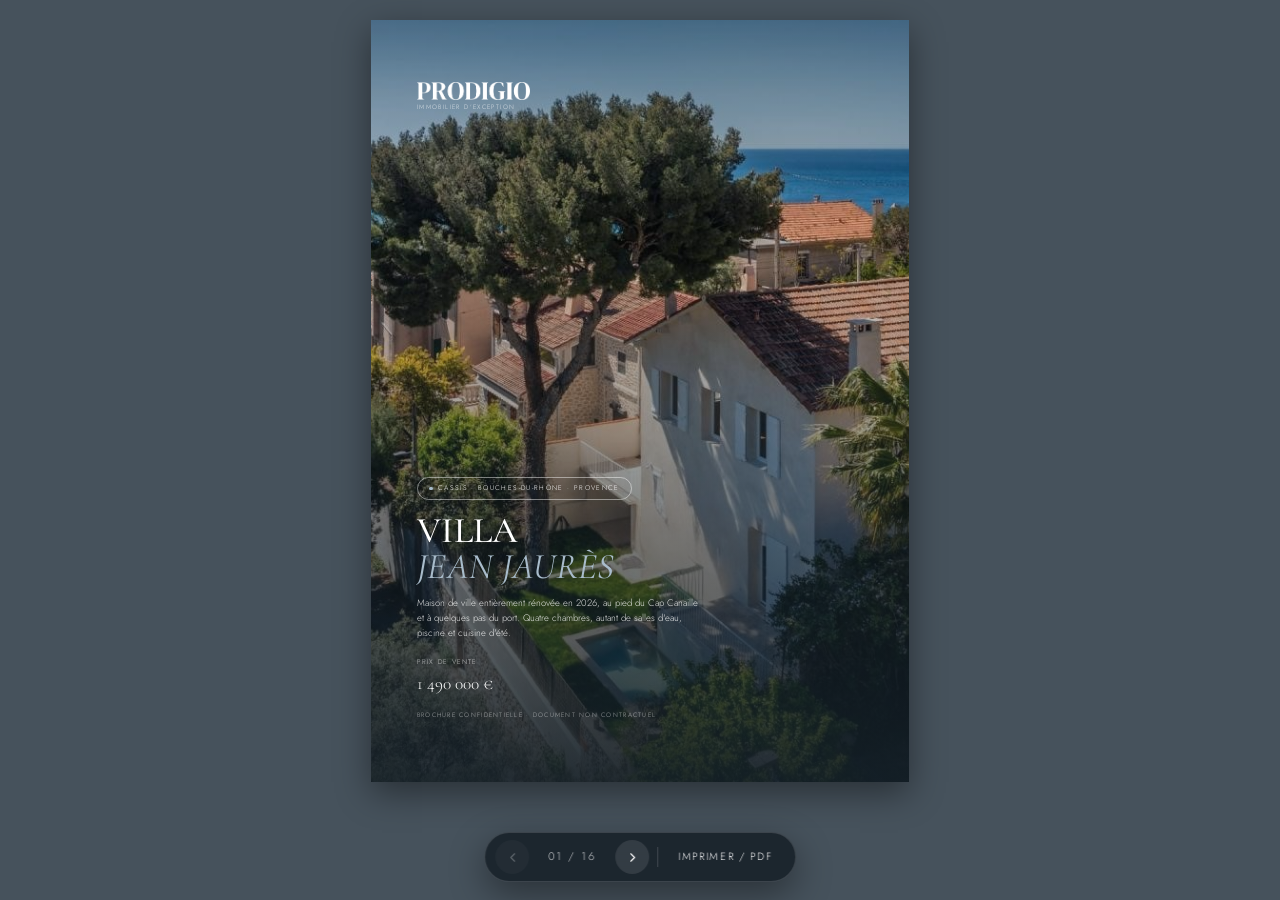
==== commit dbfdde5f: "Brochure : pages 12 a 16 retravaillees, WhatsApp, et affichage corrige Affichage - la page A4 fait 1" ====
--- a/brochure/index.html
+++ b/brochure/index.html
@@ -198,7 +198,7 @@
 body {
   font-family: var(--sans); color: var(--fg);
   font-size: 10.5pt; line-height: 1.6; font-weight: 300;
-  padding: 1.25rem 1rem 7rem; -webkit-font-smoothing: antialiased;
+  padding: 1.25rem 1rem 6rem; -webkit-font-smoothing: antialiased;
 }
 img { display: block; max-width: 100%; }
 svg { display: block; }
@@ -207,12 +207,14 @@
 
 .page {
   width: 210mm; height: 297mm; margin: 0 auto;
-  margin-bottom: calc(1.5rem - (1 - var(--scale)) * 297mm);
+  margin-bottom: 0;
   background: var(--bg); position: relative; overflow: hidden;
   box-shadow: 0 16px 48px rgba(0,0,0,.42);
   padding: 20mm 18mm 24mm;
   display: none; page-break-after: always;
-  transform: scale(var(--scale)); transform-origin: top center;
+  /* zoom plutôt que transform : il réduit aussi la hauteur de mise en page,
+     donc pas d'espace vide sous la page ni de défilement inutile. */
+  zoom: var(--scale);
 }
 .page.is-active { display: block; }
 .page:last-child { page-break-after: auto; }
@@ -269,7 +271,6 @@
 .bleed { margin-left: -18mm; margin-right: -18mm; width: calc(100% + 36mm); border-radius: 0; }
 .bleed-top { margin-top: -20mm; }
 .grid-2 { display: grid; grid-template-columns: 1fr 1fr; gap: 4mm; }
-.grid-3 { display: grid; grid-template-columns: repeat(3, 1fr); gap: 3mm; }
 .grid-2-3 { display: grid; grid-template-columns: 1.1fr .9fr; gap: 6mm; align-items: start; }
 
 /* ---------- chiffres à icône ---------- */
@@ -337,9 +338,53 @@
 .steps__t { font-family: var(--serif); font-size: 13pt; color: var(--fg); }
 .steps__p { font-size: 8.8pt; line-height: 1.55; color: var(--muted); }
 
+/* ---------- groupes de prestations ---------- */
+.groups { display: grid; grid-template-columns: 1fr 1fr; gap: 4mm; }
+.group { background: var(--paper); border: 1px solid var(--border); border-top: 3px solid var(--c, var(--accent)); border-radius: 2px; padding: 4.5mm 5mm 3mm; }
+.group__h { display: flex; align-items: center; gap: 2.5mm; margin-bottom: 2.5mm; }
+.group__h svg { color: var(--c, var(--accent)); }
+.group__t { font-family: var(--serif); font-size: 12pt; color: var(--fg); }
+.group ul { list-style: none; }
+.group li { display: flex; justify-content: space-between; align-items: baseline; gap: 4mm; padding: 1.6mm 0; border-bottom: 1px solid var(--border); }
+.group li:last-child { border-bottom: 0; }
+.group__k { font-size: 6.8pt; letter-spacing: .12em; text-transform: uppercase; color: var(--muted); }
+.group__v { font-size: 8.8pt; color: var(--fg); text-align: right; }
+
+/* ---------- mosaïque ---------- */
+.mosaic { display: grid; grid-template-columns: repeat(4, 1fr); gap: 2.5mm; }
+.mosaic .figure { height: 26mm; }
+.mosaic .figure--tall { grid-row: span 2; height: 54.5mm; }
+.mosaic .figure--wide { grid-column: span 2; }
+
+/* ---------- bandeau photo en tête de page ---------- */
+.hero-band { margin: -20mm -18mm 7mm; width: calc(100% + 36mm); position: relative; overflow: hidden; }
+.hero-band img { width: 100%; height: 100%; object-fit: cover; }
+.hero-band__veil { position: absolute; inset: 0; background: linear-gradient(to top, rgba(20,31,39,.55), rgba(20,31,39,.05) 55%); }
+.hero-band__t {
+  position: absolute; left: 18mm; bottom: 6mm; color: #fff;
+  font-size: 7.5pt; letter-spacing: .28em; text-transform: uppercase;
+}
+
 /* ---------- pied de page ---------- */
 .page-num { position: absolute; bottom: 11mm; right: 18mm; font-size: 7.2pt; letter-spacing: .3em; color: var(--soft); }
 .page-brand { position: absolute; bottom: 11mm; left: 18mm; font-size: 6.8pt; letter-spacing: .22em; text-transform: uppercase; color: var(--soft); }
+
+/* pastille WhatsApp, reprise de la brochure du chalet */
+.page-wa {
+  position: absolute; bottom: 9.5mm; left: 50%; transform: translateX(-50%);
+  display: inline-flex; align-items: center; gap: 2mm;
+  padding: 2.2mm 5mm; background: #25D366; color: #fff;
+  font-size: 7pt; letter-spacing: .14em; text-transform: uppercase; font-weight: 500;
+  text-decoration: none; border-radius: 100px; white-space: nowrap;
+}
+.page-wa svg { width: 3.6mm; height: 3.6mm; fill: currentColor; stroke: none; }
+.wa-btn {
+  display: inline-flex; align-items: center; gap: 2.5mm;
+  padding: 3.5mm 8mm; background: #25D366; color: #fff;
+  font-size: 8.5pt; letter-spacing: .16em; text-transform: uppercase; font-weight: 500;
+  text-decoration: none; border-radius: 100px;
+}
+.wa-btn svg { width: 4.2mm; height: 4.2mm; fill: currentColor; stroke: none; }
 
 /* ---------- barre de navigation (écran) ---------- */
 .bar {
@@ -361,8 +406,9 @@
 @media print {
   html, body { background: #fff; }
   body { padding: 0; }
-  .page { display: block !important; box-shadow: none; margin: 0; transform: none; width: 210mm; height: 297mm; }
+  .page { display: block !important; box-shadow: none; margin: 0; zoom: 1; width: 210mm; height: 297mm; }
   .bar { display: none !important; }
+  .page-wa, .wa-btn { background: #25D366 !important; }
   * { -webkit-print-color-adjust: exact; print-color-adjust: exact; }
 }
 @page { size: A4; margin: 0; }
@@ -415,7 +461,8 @@
     <div class="card" style="--c:#3E8E96"><div class="card__i"><svg width="20" height="20" viewBox="0 0 24 24" fill="none" stroke="currentColor" stroke-width="1.4" stroke-linecap="round" stroke-linejoin="round"><path d="M12 4v16M8 8h8"/><circle cx="12" cy="4" r="1.5"/><path d="M4 14a8 8 0 0016 0"/></svg></div><div class="card__t">Le port à pied</div><div class="card__p">Restaurants, terrasses et marché se rejoignent sans prendre la voiture.</div></div>
     <div class="card" style="--c:#3E8E96"><div class="card__i"><svg width="20" height="20" viewBox="0 0 24 24" fill="none" stroke="currentColor" stroke-width="1.4" stroke-linecap="round" stroke-linejoin="round"><circle cx="8" cy="15" r="4"/><path d="M10.8 12.2L21 2M17 6l3 3M14 9l3 3"/></svg></div><div class="card__t">Rien à faire</div><div class="card__p">Rénovation intégrale livrée en 2026, garanties constructeur incluses.</div></div>
   </div>
-  <div class="page-brand">Prodigio · Immobilier d'exception</div>
+  <a class="page-wa" href="https://wa.me/33625773592" target="_blank" rel="noopener noreferrer"><svg viewBox="0 0 24 24"><path d="M12 2C6.5 2 2 6.5 2 12c0 1.8.5 3.4 1.3 4.9L2 22l5.3-1.4c1.4.8 3 1.2 4.7 1.2 5.5 0 10-4.5 10-10S17.5 2 12 2zm0 18.2c-1.5 0-3-.4-4.3-1.2l-.3-.2-3.2.8.9-3.1-.2-.3c-.8-1.3-1.3-2.8-1.3-4.4C3.6 7.4 7.4 3.6 12 3.6s8.4 3.8 8.4 8.4-3.8 8.2-8.4 8.2z"/><path d="M17.5 14.4c-.3-.2-1.7-.9-2-1-.3-.1-.4-.2-.6.1-.2.3-.7.9-.9 1.1-.2.2-.3.2-.6.1-.3-.2-1.2-.5-2.3-1.4-.9-.8-1.4-1.7-1.6-2-.2-.3 0-.5.1-.6l.5-.5c.1-.2.2-.3.3-.5 0-.2 0-.4-.1-.5l-.9-2.1c-.2-.5-.4-.5-.6-.5h-.5c-.2 0-.5.1-.7.3-.3.3-1 .9-1 2.3s1 2.7 1.2 2.9c.1.2 2 3.1 5 4.3.7.3 1.2.5 1.6.6.7.2 1.3.2 1.8.1.6-.1 1.7-.7 1.9-1.4.2-.7.2-1.2.2-1.4-.1-.1-.3-.2-.6-.3z"/></svg>Une question ? Écrivez-nous</a>
+  <div class="page-brand">Prodigio</div>
   <div class="page-num">02</div>
 </section>
 <section class="page" data-page="3" style="--tint:#5C7488">
@@ -441,7 +488,8 @@
   </div>
   <div class="figure" style="height:56mm"><img src="../assets/images/cassis/cap-canaille-panorama.jpg" alt="Le Cap Canaille et la baie de Cassis" /></div>
   <div class="figure__cap">Le Cap Canaille, plus haute falaise maritime de France</div>
-  <div class="page-brand">Prodigio · Immobilier d'exception</div>
+  <a class="page-wa" href="https://wa.me/33625773592" target="_blank" rel="noopener noreferrer"><svg viewBox="0 0 24 24"><path d="M12 2C6.5 2 2 6.5 2 12c0 1.8.5 3.4 1.3 4.9L2 22l5.3-1.4c1.4.8 3 1.2 4.7 1.2 5.5 0 10-4.5 10-10S17.5 2 12 2zm0 18.2c-1.5 0-3-.4-4.3-1.2l-.3-.2-3.2.8.9-3.1-.2-.3c-.8-1.3-1.3-2.8-1.3-4.4C3.6 7.4 7.4 3.6 12 3.6s8.4 3.8 8.4 8.4-3.8 8.2-8.4 8.2z"/><path d="M17.5 14.4c-.3-.2-1.7-.9-2-1-.3-.1-.4-.2-.6.1-.2.3-.7.9-.9 1.1-.2.2-.3.2-.6.1-.3-.2-1.2-.5-2.3-1.4-.9-.8-1.4-1.7-1.6-2-.2-.3 0-.5.1-.6l.5-.5c.1-.2.2-.3.3-.5 0-.2 0-.4-.1-.5l-.9-2.1c-.2-.5-.4-.5-.6-.5h-.5c-.2 0-.5.1-.7.3-.3.3-1 .9-1 2.3s1 2.7 1.2 2.9c.1.2 2 3.1 5 4.3.7.3 1.2.5 1.6.6.7.2 1.3.2 1.8.1.6-.1 1.7-.7 1.9-1.4.2-.7.2-1.2.2-1.4-.1-.1-.3-.2-.6-.3z"/></svg>Une question ? Écrivez-nous</a>
+  <div class="page-brand">Prodigio</div>
   <div class="page-num">03</div>
 </section>
 <section class="page" data-page="4" style="--tint:#B99A6B">
@@ -462,7 +510,8 @@
       <div class="card" style="--c:#B99A6B"><div class="card__i"><svg width="20" height="20" viewBox="0 0 24 24" fill="none" stroke="currentColor" stroke-width="1.4" stroke-linecap="round" stroke-linejoin="round"><rect x="2" y="5" width="20" height="8" rx="2"/><path d="M6 17v2M12 17v3M18 17v2M5 9h14"/></svg></div><div class="card__t">Climatisation</div><div class="card__p">Dans toute la maison, pour les mois où le soleil ne faiblit pas.</div></div>
     </div>
   </div>
-  <div class="page-brand">Prodigio · Immobilier d'exception</div>
+  <a class="page-wa" href="https://wa.me/33625773592" target="_blank" rel="noopener noreferrer"><svg viewBox="0 0 24 24"><path d="M12 2C6.5 2 2 6.5 2 12c0 1.8.5 3.4 1.3 4.9L2 22l5.3-1.4c1.4.8 3 1.2 4.7 1.2 5.5 0 10-4.5 10-10S17.5 2 12 2zm0 18.2c-1.5 0-3-.4-4.3-1.2l-.3-.2-3.2.8.9-3.1-.2-.3c-.8-1.3-1.3-2.8-1.3-4.4C3.6 7.4 7.4 3.6 12 3.6s8.4 3.8 8.4 8.4-3.8 8.2-8.4 8.2z"/><path d="M17.5 14.4c-.3-.2-1.7-.9-2-1-.3-.1-.4-.2-.6.1-.2.3-.7.9-.9 1.1-.2.2-.3.2-.6.1-.3-.2-1.2-.5-2.3-1.4-.9-.8-1.4-1.7-1.6-2-.2-.3 0-.5.1-.6l.5-.5c.1-.2.2-.3.3-.5 0-.2 0-.4-.1-.5l-.9-2.1c-.2-.5-.4-.5-.6-.5h-.5c-.2 0-.5.1-.7.3-.3.3-1 .9-1 2.3s1 2.7 1.2 2.9c.1.2 2 3.1 5 4.3.7.3 1.2.5 1.6.6.7.2 1.3.2 1.8.1.6-.1 1.7-.7 1.9-1.4.2-.7.2-1.2.2-1.4-.1-.1-.3-.2-.6-.3z"/></svg>Une question ? Écrivez-nous</a>
+  <div class="page-brand">Prodigio</div>
   <div class="page-num">04</div>
 </section>
 <section class="page" data-page="5" style="--tint:#B99A6B">
@@ -494,7 +543,8 @@
     <div class="card" style="--c:#B99A6B"><div class="card__i"><svg width="20" height="20" viewBox="0 0 24 24" fill="none" stroke="currentColor" stroke-width="1.4" stroke-linecap="round" stroke-linejoin="round"><path d="M4 4h16v16H4z"/><path d="M8 4c0 5 0 11 0 16M12 4c0 5 0 11 0 16M16 4c0 5 0 11 0 16"/></svg></div><div class="card__t">Chêne massif</div><div class="card__p">Posé en point de Hongrie dans les pièces de vie et les chambres.</div></div>
     <div class="card" style="--c:#B99A6B"><div class="card__i"><svg width="20" height="20" viewBox="0 0 24 24" fill="none" stroke="currentColor" stroke-width="1.4" stroke-linecap="round" stroke-linejoin="round"><path d="M3 8h7v5H3zM10 8h11v5H10zM3 13h11v5H3zM14 13h7v5h-7z"/></svg></div><div class="card__t">Pierre de taille</div><div class="card__p">Le mur d'origine, nettoyé et laissé apparent dans la pièce de vie.</div></div>
   </div>
-  <div class="page-brand">Prodigio · Immobilier d'exception</div>
+  <a class="page-wa" href="https://wa.me/33625773592" target="_blank" rel="noopener noreferrer"><svg viewBox="0 0 24 24"><path d="M12 2C6.5 2 2 6.5 2 12c0 1.8.5 3.4 1.3 4.9L2 22l5.3-1.4c1.4.8 3 1.2 4.7 1.2 5.5 0 10-4.5 10-10S17.5 2 12 2zm0 18.2c-1.5 0-3-.4-4.3-1.2l-.3-.2-3.2.8.9-3.1-.2-.3c-.8-1.3-1.3-2.8-1.3-4.4C3.6 7.4 7.4 3.6 12 3.6s8.4 3.8 8.4 8.4-3.8 8.2-8.4 8.2z"/><path d="M17.5 14.4c-.3-.2-1.7-.9-2-1-.3-.1-.4-.2-.6.1-.2.3-.7.9-.9 1.1-.2.2-.3.2-.6.1-.3-.2-1.2-.5-2.3-1.4-.9-.8-1.4-1.7-1.6-2-.2-.3 0-.5.1-.6l.5-.5c.1-.2.2-.3.3-.5 0-.2 0-.4-.1-.5l-.9-2.1c-.2-.5-.4-.5-.6-.5h-.5c-.2 0-.5.1-.7.3-.3.3-1 .9-1 2.3s1 2.7 1.2 2.9c.1.2 2 3.1 5 4.3.7.3 1.2.5 1.6.6.7.2 1.3.2 1.8.1.6-.1 1.7-.7 1.9-1.4.2-.7.2-1.2.2-1.4-.1-.1-.3-.2-.6-.3z"/></svg>Une question ? Écrivez-nous</a>
+  <div class="page-brand">Prodigio</div>
   <div class="page-num">05</div>
 </section>
 <section class="page" data-page="6" style="--tint:#5C7488">
@@ -510,7 +560,8 @@
   <div class="figure" style="height:92mm"><img src="../assets/images/cuisine-bleue.jpg" alt="La cuisine ouverte, façades bleu pétrole" /></div>
   <div style="margin-top:4mm"><div class="figure" style="height:62mm"><img src="../assets/images/reception-mur-pierre.jpg" alt="Le mur en pierre apparente et les ouvertures sur les collines" /></div></div>
   <div class="figure__cap">Depuis la cuisine, la pièce de vie et son mur de pierre</div>
-  <div class="page-brand">Prodigio · Immobilier d'exception</div>
+  <a class="page-wa" href="https://wa.me/33625773592" target="_blank" rel="noopener noreferrer"><svg viewBox="0 0 24 24"><path d="M12 2C6.5 2 2 6.5 2 12c0 1.8.5 3.4 1.3 4.9L2 22l5.3-1.4c1.4.8 3 1.2 4.7 1.2 5.5 0 10-4.5 10-10S17.5 2 12 2zm0 18.2c-1.5 0-3-.4-4.3-1.2l-.3-.2-3.2.8.9-3.1-.2-.3c-.8-1.3-1.3-2.8-1.3-4.4C3.6 7.4 7.4 3.6 12 3.6s8.4 3.8 8.4 8.4-3.8 8.2-8.4 8.2z"/><path d="M17.5 14.4c-.3-.2-1.7-.9-2-1-.3-.1-.4-.2-.6.1-.2.3-.7.9-.9 1.1-.2.2-.3.2-.6.1-.3-.2-1.2-.5-2.3-1.4-.9-.8-1.4-1.7-1.6-2-.2-.3 0-.5.1-.6l.5-.5c.1-.2.2-.3.3-.5 0-.2 0-.4-.1-.5l-.9-2.1c-.2-.5-.4-.5-.6-.5h-.5c-.2 0-.5.1-.7.3-.3.3-1 .9-1 2.3s1 2.7 1.2 2.9c.1.2 2 3.1 5 4.3.7.3 1.2.5 1.6.6.7.2 1.3.2 1.8.1.6-.1 1.7-.7 1.9-1.4.2-.7.2-1.2.2-1.4-.1-.1-.3-.2-.6-.3z"/></svg>Une question ? Écrivez-nous</a>
+  <div class="page-brand">Prodigio</div>
   <div class="page-num">06</div>
 </section>
 <section class="page" data-page="7" style="--tint:#5C7488">
@@ -531,7 +582,8 @@
     <div class="figure" style="height:62mm"><img src="../assets/images/suite-claustra.jpg" alt="Chambre et sa salle d'eau séparée par un claustra" /></div>
   </div>
   <div class="figure__cap">Quatre chambres, quatre caractères, toutes avec leur salle d'eau</div>
-  <div class="page-brand">Prodigio · Immobilier d'exception</div>
+  <a class="page-wa" href="https://wa.me/33625773592" target="_blank" rel="noopener noreferrer"><svg viewBox="0 0 24 24"><path d="M12 2C6.5 2 2 6.5 2 12c0 1.8.5 3.4 1.3 4.9L2 22l5.3-1.4c1.4.8 3 1.2 4.7 1.2 5.5 0 10-4.5 10-10S17.5 2 12 2zm0 18.2c-1.5 0-3-.4-4.3-1.2l-.3-.2-3.2.8.9-3.1-.2-.3c-.8-1.3-1.3-2.8-1.3-4.4C3.6 7.4 7.4 3.6 12 3.6s8.4 3.8 8.4 8.4-3.8 8.2-8.4 8.2z"/><path d="M17.5 14.4c-.3-.2-1.7-.9-2-1-.3-.1-.4-.2-.6.1-.2.3-.7.9-.9 1.1-.2.2-.3.2-.6.1-.3-.2-1.2-.5-2.3-1.4-.9-.8-1.4-1.7-1.6-2-.2-.3 0-.5.1-.6l.5-.5c.1-.2.2-.3.3-.5 0-.2 0-.4-.1-.5l-.9-2.1c-.2-.5-.4-.5-.6-.5h-.5c-.2 0-.5.1-.7.3-.3.3-1 .9-1 2.3s1 2.7 1.2 2.9c.1.2 2 3.1 5 4.3.7.3 1.2.5 1.6.6.7.2 1.3.2 1.8.1.6-.1 1.7-.7 1.9-1.4.2-.7.2-1.2.2-1.4-.1-.1-.3-.2-.6-.3z"/></svg>Une question ? Écrivez-nous</a>
+  <div class="page-brand">Prodigio</div>
   <div class="page-num">07</div>
 </section>
 <section class="page" data-page="8" style="--tint:#C46A3C">
@@ -552,7 +604,8 @@
     <div class="card" style="--c:#C46A3C"><div class="card__i"><svg width="20" height="20" viewBox="0 0 24 24" fill="none" stroke="currentColor" stroke-width="1.4" stroke-linecap="round" stroke-linejoin="round"><path d="M4 20V7a3 3 0 016 0v1"/><path d="M13 8h8M15 12v1M18 12v2M21 12v1M17 16v1M20 16v2"/></svg></div><div class="card__t">Double vasque</div><div class="card__p">Faïence en damier, robinetterie et miroirs en cuivre, douche à l'italienne.</div></div>
     <div class="card" style="--c:#C46A3C"><div class="card__i"><svg width="20" height="20" viewBox="0 0 24 24" fill="none" stroke="currentColor" stroke-width="1.4" stroke-linecap="round" stroke-linejoin="round"><path d="M4 20V7a3 3 0 016 0v1"/><path d="M13 8h8M15 12v1M18 12v2M21 12v1M17 16v1M20 16v2"/></svg></div><div class="card__t">Terracotta</div><div class="card__p">Bois cannelé, douche à l'italienne pleine hauteur, éclairage indirect.</div></div>
   </div>
-  <div class="page-brand">Prodigio · Immobilier d'exception</div>
+  <a class="page-wa" href="https://wa.me/33625773592" target="_blank" rel="noopener noreferrer"><svg viewBox="0 0 24 24"><path d="M12 2C6.5 2 2 6.5 2 12c0 1.8.5 3.4 1.3 4.9L2 22l5.3-1.4c1.4.8 3 1.2 4.7 1.2 5.5 0 10-4.5 10-10S17.5 2 12 2zm0 18.2c-1.5 0-3-.4-4.3-1.2l-.3-.2-3.2.8.9-3.1-.2-.3c-.8-1.3-1.3-2.8-1.3-4.4C3.6 7.4 7.4 3.6 12 3.6s8.4 3.8 8.4 8.4-3.8 8.2-8.4 8.2z"/><path d="M17.5 14.4c-.3-.2-1.7-.9-2-1-.3-.1-.4-.2-.6.1-.2.3-.7.9-.9 1.1-.2.2-.3.2-.6.1-.3-.2-1.2-.5-2.3-1.4-.9-.8-1.4-1.7-1.6-2-.2-.3 0-.5.1-.6l.5-.5c.1-.2.2-.3.3-.5 0-.2 0-.4-.1-.5l-.9-2.1c-.2-.5-.4-.5-.6-.5h-.5c-.2 0-.5.1-.7.3-.3.3-1 .9-1 2.3s1 2.7 1.2 2.9c.1.2 2 3.1 5 4.3.7.3 1.2.5 1.6.6.7.2 1.3.2 1.8.1.6-.1 1.7-.7 1.9-1.4.2-.7.2-1.2.2-1.4-.1-.1-.3-.2-.6-.3z"/></svg>Une question ? Écrivez-nous</a>
+  <div class="page-brand">Prodigio</div>
   <div class="page-num">08</div>
 </section>
 <section class="page" data-page="9" style="--tint:#3E8E96">
@@ -573,7 +626,8 @@
       <div class="card" style="--c:#3E8E96"><div class="card__i"><svg width="20" height="20" viewBox="0 0 24 24" fill="none" stroke="currentColor" stroke-width="1.4" stroke-linecap="round" stroke-linejoin="round"><path d="M3 5l6-2 6 2 6-2v16l-6 2-6-2-6 2z"/><path d="M9 3v16M15 5v16"/></svg></div><div class="card__t">Pièce modulable</div><div class="card__p">Bureau, chambre d'appoint, salle de jeux : elle se plie à l'usage.</div></div>
     </div>
   </div>
-  <div class="page-brand">Prodigio · Immobilier d'exception</div>
+  <a class="page-wa" href="https://wa.me/33625773592" target="_blank" rel="noopener noreferrer"><svg viewBox="0 0 24 24"><path d="M12 2C6.5 2 2 6.5 2 12c0 1.8.5 3.4 1.3 4.9L2 22l5.3-1.4c1.4.8 3 1.2 4.7 1.2 5.5 0 10-4.5 10-10S17.5 2 12 2zm0 18.2c-1.5 0-3-.4-4.3-1.2l-.3-.2-3.2.8.9-3.1-.2-.3c-.8-1.3-1.3-2.8-1.3-4.4C3.6 7.4 7.4 3.6 12 3.6s8.4 3.8 8.4 8.4-3.8 8.2-8.4 8.2z"/><path d="M17.5 14.4c-.3-.2-1.7-.9-2-1-.3-.1-.4-.2-.6.1-.2.3-.7.9-.9 1.1-.2.2-.3.2-.6.1-.3-.2-1.2-.5-2.3-1.4-.9-.8-1.4-1.7-1.6-2-.2-.3 0-.5.1-.6l.5-.5c.1-.2.2-.3.3-.5 0-.2 0-.4-.1-.5l-.9-2.1c-.2-.5-.4-.5-.6-.5h-.5c-.2 0-.5.1-.7.3-.3.3-1 .9-1 2.3s1 2.7 1.2 2.9c.1.2 2 3.1 5 4.3.7.3 1.2.5 1.6.6.7.2 1.3.2 1.8.1.6-.1 1.7-.7 1.9-1.4.2-.7.2-1.2.2-1.4-.1-.1-.3-.2-.6-.3z"/></svg>Une question ? Écrivez-nous</a>
+  <div class="page-brand">Prodigio</div>
   <div class="page-num">09</div>
 </section>
 <section class="page" data-page="10" style="--tint:#6F7551">
@@ -592,7 +646,8 @@
     <div class="card" style="--c:#6F7551"><div class="card__i"><svg width="20" height="20" viewBox="0 0 24 24" fill="none" stroke="currentColor" stroke-width="1.4" stroke-linecap="round" stroke-linejoin="round"><path d="M12 22V12"/><path d="M12 12c0-3 2-5 5-5 0 3-2 5-5 5zM12 14c0-3-2-5-5-5 0 3 2 5 5 5z"/><path d="M8 22h8"/></svg></div><div class="card__t">Le jardin</div><div class="card__p">Paysagé, pelouse et arrosage automatique, terrasses en pierre, pin parasol.</div></div>
     <div class="card" style="--c:#6F7551"><div class="card__i"><svg width="20" height="20" viewBox="0 0 24 24" fill="none" stroke="currentColor" stroke-width="1.4" stroke-linecap="round" stroke-linejoin="round"><path d="M2 17c2 0 2 1.5 4 1.5S8 17 10 17s2 1.5 4 1.5S16 17 18 17s2 1.5 4 1.5"/><path d="M7 15V5a2 2 0 014 0v10M13 15V5a2 2 0 014 0v10M7 8h10M7 11h10"/></svg></div><div class="card__t">La piscine</div><div class="card__p">Béton armé, en contrebas des terrasses et à l'abri des regards.</div></div>
   </div>
-  <div class="page-brand">Prodigio · Immobilier d'exception</div>
+  <a class="page-wa" href="https://wa.me/33625773592" target="_blank" rel="noopener noreferrer"><svg viewBox="0 0 24 24"><path d="M12 2C6.5 2 2 6.5 2 12c0 1.8.5 3.4 1.3 4.9L2 22l5.3-1.4c1.4.8 3 1.2 4.7 1.2 5.5 0 10-4.5 10-10S17.5 2 12 2zm0 18.2c-1.5 0-3-.4-4.3-1.2l-.3-.2-3.2.8.9-3.1-.2-.3c-.8-1.3-1.3-2.8-1.3-4.4C3.6 7.4 7.4 3.6 12 3.6s8.4 3.8 8.4 8.4-3.8 8.2-8.4 8.2z"/><path d="M17.5 14.4c-.3-.2-1.7-.9-2-1-.3-.1-.4-.2-.6.1-.2.3-.7.9-.9 1.1-.2.2-.3.2-.6.1-.3-.2-1.2-.5-2.3-1.4-.9-.8-1.4-1.7-1.6-2-.2-.3 0-.5.1-.6l.5-.5c.1-.2.2-.3.3-.5 0-.2 0-.4-.1-.5l-.9-2.1c-.2-.5-.4-.5-.6-.5h-.5c-.2 0-.5.1-.7.3-.3.3-1 .9-1 2.3s1 2.7 1.2 2.9c.1.2 2 3.1 5 4.3.7.3 1.2.5 1.6.6.7.2 1.3.2 1.8.1.6-.1 1.7-.7 1.9-1.4.2-.7.2-1.2.2-1.4-.1-.1-.3-.2-.6-.3z"/></svg>Une question ? Écrivez-nous</a>
+  <div class="page-brand">Prodigio</div>
   <div class="page-num">10</div>
 </section>
 <section class="page" data-page="11" style="--tint:#C46A3C">
@@ -605,31 +660,37 @@
     1936, et le parc national des Calanques pour jardin. Ici,
     <span class="hl">la voiture devient une option</span>.
   </p>
-  <div class="figure" style="height:50mm"><img src="../assets/images/cassis/port-de-cassis.jpg" alt="Le port de Cassis, ses barques colorées et le château" /></div>
-  <div class="tiles" style="margin-top:4mm">
+  
+  <div class="tiles" style="margin-top:3.5mm">
     <div class="tile" style="--c:#3E8E96"><div class="tile__t">Hiver</div><ul><li>Le village rendu à ses habitants</li><li>Randonnée dans les calanques</li><li>Tables au coin du feu</li></ul></div>
     <div class="tile" style="--c:#6F7551"><div class="tile__t">Printemps</div><ul><li>Les calanques avant la foule</li><li>Sentier du littoral</li><li>Terrasses au soleil</li></ul></div>
     <div class="tile" style="--c:#C46A3C"><div class="tile__t">Été</div><ul><li>Baignade à la Grande Mer</li><li>Bateau vers Port-Pin et En-Vau</li><li>Dîner sur le port</li></ul></div>
     <div class="tile" style="--c:#B99A6B"><div class="tile__t">Automne</div><ul><li>Vendanges du vignoble cassidain</li><li>Mer encore chaude</li><li>Lumière rasante sur le Cap</li></ul></div>
   </div>
-  <div class="grid-3" style="margin-top:3mm">
-    <div class="figure" style="height:31mm"><img src="../assets/images/cassis/calanque-en-vau.jpg" alt="La calanque d'En-Vau" /></div>
-    <div class="figure" style="height:31mm"><img src="../assets/images/cassis/calanque-port-miou.jpg" alt="La calanque de Port-Miou et ses voiliers" /></div>
-    <div class="figure" style="height:31mm"><img src="../assets/images/cassis/plage-grande-mer.jpg" alt="L'anse de la Grande Mer" /></div>
-  </div>
-  <div class="figure__cap">En-Vau · Port-Miou · La Grande Mer</div>
-  <ul class="rows rows--tight" style="margin-top:4mm">
-    <li><span class="rows__k">Port, marché, commerces et plage</span><span class="rows__v">À pied</span></li>
-    <li><span class="rows__k">Calanque de Port-Miou</span><span class="rows__v">Quelques minutes</span></li>
-    <li><span class="rows__k">Marseille</span><span class="rows__v">Environ 30 minutes</span></li>
-    <li><span class="rows__k">Aéroport Marseille-Provence</span><span class="rows__v">Environ 45 minutes</span></li>
-  </ul>
-  <div class="page-brand">Prodigio · Immobilier d'exception</div>
+  <div class="grid-3" style="margin-top:3.5mm">
+    <div class="figure" style="height:32mm"><img src="../assets/images/cassis/calanque-en-vau.jpg" alt="La calanque d'En-Vau" /></div>
+    <div class="figure" style="height:32mm"><img src="../assets/images/cassis/calanque-port-miou.jpg" alt="La calanque de Port-Miou et ses voiliers" /></div>
+    <div class="figure" style="height:32mm"><img src="../assets/images/cassis/port-de-cassis.jpg" alt="Le port de Cassis et son château" /></div>
+  </div>
+  <div class="figure__cap">En-Vau · Port-Miou · Le port de Cassis</div>
+  <div class="grid-2" style="margin-top:3mm;gap:6mm">
+    <ul class="rows rows--tight">
+      <li><span class="rows__k">Port et marché</span><span class="rows__v">À pied</span></li>
+      <li><span class="rows__k">Commerces et plage</span><span class="rows__v">À pied</span></li>
+    </ul>
+    <ul class="rows rows--tight">
+      <li><span class="rows__k">Marseille</span><span class="rows__v">Environ 30 min</span></li>
+      <li><span class="rows__k">Aéroport</span><span class="rows__v">Environ 45 min</span></li>
+    </ul>
+  </div>
+  <a class="page-wa" href="https://wa.me/33625773592" target="_blank" rel="noopener noreferrer"><svg viewBox="0 0 24 24"><path d="M12 2C6.5 2 2 6.5 2 12c0 1.8.5 3.4 1.3 4.9L2 22l5.3-1.4c1.4.8 3 1.2 4.7 1.2 5.5 0 10-4.5 10-10S17.5 2 12 2zm0 18.2c-1.5 0-3-.4-4.3-1.2l-.3-.2-3.2.8.9-3.1-.2-.3c-.8-1.3-1.3-2.8-1.3-4.4C3.6 7.4 7.4 3.6 12 3.6s8.4 3.8 8.4 8.4-3.8 8.2-8.4 8.2z"/><path d="M17.5 14.4c-.3-.2-1.7-.9-2-1-.3-.1-.4-.2-.6.1-.2.3-.7.9-.9 1.1-.2.2-.3.2-.6.1-.3-.2-1.2-.5-2.3-1.4-.9-.8-1.4-1.7-1.6-2-.2-.3 0-.5.1-.6l.5-.5c.1-.2.2-.3.3-.5 0-.2 0-.4-.1-.5l-.9-2.1c-.2-.5-.4-.5-.6-.5h-.5c-.2 0-.5.1-.7.3-.3.3-1 .9-1 2.3s1 2.7 1.2 2.9c.1.2 2 3.1 5 4.3.7.3 1.2.5 1.6.6.7.2 1.3.2 1.8.1.6-.1 1.7-.7 1.9-1.4.2-.7.2-1.2.2-1.4-.1-.1-.3-.2-.6-.3z"/></svg>Une question ? Écrivez-nous</a>
+  <div class="page-brand">Prodigio</div>
   <div class="page-num">11</div>
 </section>
 <section class="page" data-page="12" style="--tint:#5C7488">
 
-  <div class="eyebrow">Performance · Garanties</div>
+  <div class="hero-band" style="height:52mm"><img src="../assets/images/charpente-lanternes.jpg" alt="Charpente et pierre de taille" /><div class="hero-band__veil"></div><div class="hero-band__t">Performance · Garanties</div></div>
+  <div class="eyebrow">Ce qui vous protège</div>
   <h2 class="h2">Rénovée<br />pour <span class="italic">durer</span>.</h2>
   <div class="rule"></div>
   <p class="body" style="max-width:62ch">
@@ -637,19 +698,40 @@
     rénovée par son propriétaire. La différence tient en deux lignes.
   </p>
   <div class="cards" style="margin-top:5mm">
-    <div class="card"><div class="card__i"><svg width="20" height="20" viewBox="0 0 24 24" fill="none" stroke="currentColor" stroke-width="1.4" stroke-linecap="round" stroke-linejoin="round"><path d="M12 22s8-4 8-10V5l-8-3-8 3v7c0 6 8 10 8 10z"/></svg></div><div class="card__t">Garantie décennale</div><div class="card__p">Dix ans à compter de la réception des travaux, sur tout désordre compromettant la solidité de l'ouvrage. Elle est attachée au bien : elle vous suit.</div></div>
-    <div class="card"><div class="card__i"><svg width="20" height="20" viewBox="0 0 24 24" fill="none" stroke="currentColor" stroke-width="1.4" stroke-linecap="round" stroke-linejoin="round"><path d="M14 2H7a2 2 0 00-2 2v16a2 2 0 002 2h10a2 2 0 002-2V7z"/><path d="M14 2v5h5M9 13h6M9 17h4"/></svg></div><div class="card__t">Dommages-ouvrage</div><div class="card__p">Elle préfinance les réparations relevant de la décennale sans attendre qu'un tribunal désigne un responsable. Un sinistre est réparé vite, sans procédure.</div></div>
-    <div class="card"><div class="card__i"><svg width="20" height="20" viewBox="0 0 24 24" fill="none" stroke="currentColor" stroke-width="1.4" stroke-linecap="round" stroke-linejoin="round"><circle cx="8" cy="15" r="4"/><path d="M10.8 12.2L21 2M17 6l3 3M14 9l3 3"/></svg></div><div class="card__t">Aucun budget travaux</div><div class="card__p">Rien à reprendre derrière les murs, et une revente facilitée tant que les garanties courent.</div></div>
-    <div class="card"><div class="card__i"><svg width="20" height="20" viewBox="0 0 24 24" fill="none" stroke="currentColor" stroke-width="1.4" stroke-linecap="round" stroke-linejoin="round"><rect x="2" y="5" width="20" height="8" rx="2"/><path d="M6 17v2M12 17v3M18 17v2M5 9h14"/></svg></div><div class="card__t">Confort thermique</div><div class="card__p">Isolation et menuiseries reprises, climatisation dans toute la maison, cheminée à insert pour l'hiver.</div></div>
-  </div>
-  <div style="margin-top:5mm"><div class="figure" style="height:62mm"><img src="../assets/images/reception-mur-pierre.jpg" alt="La pièce de vie, pierre apparente et charpente reprise" /></div></div>
-  <div class="figure__cap">La pierre conservée, tout le reste repris</div>
-  <div class="page-brand">Prodigio · Immobilier d'exception</div>
+    <div class="card" style="--c:#5C7488"><div class="card__i"><svg width="20" height="20" viewBox="0 0 24 24" fill="none" stroke="currentColor" stroke-width="1.4" stroke-linecap="round" stroke-linejoin="round"><path d="M12 22s8-4 8-10V5l-8-3-8 3v7c0 6 8 10 8 10z"/></svg></div><div class="card__t">Garantie décennale</div><div class="card__p">Dix ans à compter de la réception des travaux, sur tout désordre compromettant la solidité de l'ouvrage. Elle est attachée au bien : elle vous suit.</div></div>
+    <div class="card" style="--c:#3E8E96"><div class="card__i"><svg width="20" height="20" viewBox="0 0 24 24" fill="none" stroke="currentColor" stroke-width="1.4" stroke-linecap="round" stroke-linejoin="round"><path d="M14 2H7a2 2 0 00-2 2v16a2 2 0 002 2h10a2 2 0 002-2V7z"/><path d="M14 2v5h5M9 13h6M9 17h4"/></svg></div><div class="card__t">Dommages-ouvrage</div><div class="card__p">Elle préfinance les réparations relevant de la décennale sans attendre qu'un tribunal désigne un responsable. Un sinistre est réparé vite, sans procédure.</div></div>
+    <div class="card" style="--c:#6F7551"><div class="card__i"><svg width="20" height="20" viewBox="0 0 24 24" fill="none" stroke="currentColor" stroke-width="1.4" stroke-linecap="round" stroke-linejoin="round"><circle cx="8" cy="15" r="4"/><path d="M10.8 12.2L21 2M17 6l3 3M14 9l3 3"/></svg></div><div class="card__t">Aucun budget travaux</div><div class="card__p">Rien à reprendre derrière les murs, et une revente facilitée tant que les garanties courent.</div></div>
+    <div class="card" style="--c:#C46A3C"><div class="card__i"><svg width="20" height="20" viewBox="0 0 24 24" fill="none" stroke="currentColor" stroke-width="1.4" stroke-linecap="round" stroke-linejoin="round"><rect x="2" y="5" width="20" height="8" rx="2"/><path d="M6 17v2M12 17v3M18 17v2M5 9h14"/></svg></div><div class="card__t">Confort thermique</div><div class="card__p">Isolation et menuiseries reprises, climatisation dans toute la maison, cheminée à insert pour l'hiver.</div></div>
+  </div>
+
+  <div class="panel panel--pale" style="--tintPale:#EEF0E4;margin-top:4mm">
+    <div class="h3" style="margin-bottom:3mm">Ce que vous n'aurez pas à faire</div>
+    <div class="grid-2" style="gap:6mm">
+      <ul class="checks" style="margin:0">
+        <li>Refaire l'électricité ou la plomberie</li>
+        <li>Reprendre l'isolation ou les menuiseries</li>
+        <li>Poser des sols</li>
+      </ul>
+      <ul class="checks" style="margin:0">
+        <li>Créer ou rénover les salles d'eau</li>
+        <li>Installer une climatisation</li>
+        <li>Provisionner un budget travaux</li>
+      </ul>
+    </div>
+  </div>
+
+  <div class="grid-2" style="margin-top:5mm">
+    <div class="figure" style="height:31mm"><img src="../assets/images/reception-mur-pierre.jpg" alt="La pièce de vie, pierre apparente et charpente reprise" /></div>
+    <div class="figure" style="height:31mm"><img src="../assets/images/sdb-damier.jpg" alt="Une des quatre salles d'eau, entièrement neuve" /></div>
+  </div>
+  <a class="page-wa" href="https://wa.me/33625773592" target="_blank" rel="noopener noreferrer"><svg viewBox="0 0 24 24"><path d="M12 2C6.5 2 2 6.5 2 12c0 1.8.5 3.4 1.3 4.9L2 22l5.3-1.4c1.4.8 3 1.2 4.7 1.2 5.5 0 10-4.5 10-10S17.5 2 12 2zm0 18.2c-1.5 0-3-.4-4.3-1.2l-.3-.2-3.2.8.9-3.1-.2-.3c-.8-1.3-1.3-2.8-1.3-4.4C3.6 7.4 7.4 3.6 12 3.6s8.4 3.8 8.4 8.4-3.8 8.2-8.4 8.2z"/><path d="M17.5 14.4c-.3-.2-1.7-.9-2-1-.3-.1-.4-.2-.6.1-.2.3-.7.9-.9 1.1-.2.2-.3.2-.6.1-.3-.2-1.2-.5-2.3-1.4-.9-.8-1.4-1.7-1.6-2-.2-.3 0-.5.1-.6l.5-.5c.1-.2.2-.3.3-.5 0-.2 0-.4-.1-.5l-.9-2.1c-.2-.5-.4-.5-.6-.5h-.5c-.2 0-.5.1-.7.3-.3.3-1 .9-1 2.3s1 2.7 1.2 2.9c.1.2 2 3.1 5 4.3.7.3 1.2.5 1.6.6.7.2 1.3.2 1.8.1.6-.1 1.7-.7 1.9-1.4.2-.7.2-1.2.2-1.4-.1-.1-.3-.2-.6-.3z"/></svg>Une question ? Écrivez-nous</a>
+  <div class="page-brand">Prodigio</div>
   <div class="page-num">12</div>
 </section>
 <section class="page" data-page="13" style="--tint:#6F7551">
 
-  <div class="eyebrow">Diagnostic de performance énergétique</div>
+  <div class="hero-band" style="height:58mm"><img src="../assets/images/reception-charpente.jpg" alt="La pièce de vie inondée de lumière" /><div class="hero-band__veil"></div><div class="hero-band__t">Diagnostic de performance énergétique</div></div>
+  <div class="eyebrow">Ce que consomme la maison</div>
   <h2 class="h2">Une maison<br /><span class="italic">sobre</span>.</h2>
   <div class="rule"></div>
   <p class="body" style="max-width:62ch">
@@ -657,66 +739,54 @@
     maison en <span class="hl">classe C</span>, et ses émissions de gaz à effet de
     serre en <span class="hl">classe A</span>, le meilleur niveau de l'échelle.
   </p>
-
-  <div style="margin-top:6mm">
-    <div class="scale__cap">Consommation d'énergie primaire · kWh/m²/an</div>
-    <div class="scale"><div class="scale__row"><span class="scale__ltr">A</span><span class="scale__bar" style="width:42%;background:#319834;color:rgba(0,0,0,.62);justify-content:flex-end">≤ 70</span></div><div class="scale__row"><span class="scale__ltr">B</span><span class="scale__bar" style="width:50%;background:#33CC31;color:rgba(0,0,0,.62);justify-content:flex-end">71 – 110</span></div><div class="scale__row is-on"><span class="scale__ltr">C</span><span class="scale__bar" style="width:58%;background:#CBFC34;color:rgba(0,0,0,.62);justify-content:flex-end">111 – 180</span><span class="scale__mark">154 kWh/m²/an</span></div><div class="scale__row"><span class="scale__ltr">D</span><span class="scale__bar" style="width:66%;background:#FBFE06;color:rgba(0,0,0,.62);justify-content:flex-end">181 – 250</span></div><div class="scale__row"><span class="scale__ltr">E</span><span class="scale__bar" style="width:75%;background:#FBCC05;color:rgba(0,0,0,.62);justify-content:flex-end">251 – 330</span></div><div class="scale__row"><span class="scale__ltr">F</span><span class="scale__bar" style="width:85%;background:#FC9935;color:rgba(0,0,0,.62);justify-content:flex-end">331 – 420</span></div><div class="scale__row"><span class="scale__ltr">G</span><span class="scale__bar" style="width:95%;background:#FC0205;color:rgba(255,255,255,.9);justify-content:flex-end">> 420</span></div></div>
-  </div>
-
-  <div style="margin-top:6mm">
-    <div class="scale__cap">Émissions de gaz à effet de serre · kgCO₂/m²/an</div>
-    <div class="scale"><div class="scale__row is-on"><span class="scale__ltr">A</span><span class="scale__bar" style="width:42%;background:#EDE7F1;color:rgba(0,0,0,.62);justify-content:flex-end">≤ 6</span><span class="scale__mark">4 kgCO₂/m²/an</span></div><div class="scale__row"><span class="scale__ltr">B</span><span class="scale__bar" style="width:50%;background:#D9CBE3;color:rgba(0,0,0,.62);justify-content:flex-end">7 – 11</span></div><div class="scale__row"><span class="scale__ltr">C</span><span class="scale__bar" style="width:58%;background:#C3ABD3;color:rgba(0,0,0,.62);justify-content:flex-end">12 – 30</span></div><div class="scale__row"><span class="scale__ltr">D</span><span class="scale__bar" style="width:66%;background:#AB8AC2;color:rgba(0,0,0,.62);justify-content:flex-end">31 – 50</span></div><div class="scale__row"><span class="scale__ltr">E</span><span class="scale__bar" style="width:75%;background:#9068AF;color:rgba(255,255,255,.9);justify-content:flex-end">51 – 70</span></div><div class="scale__row"><span class="scale__ltr">F</span><span class="scale__bar" style="width:85%;background:#74469B;color:rgba(255,255,255,.9);justify-content:flex-end">71 – 100</span></div><div class="scale__row"><span class="scale__ltr">G</span><span class="scale__bar" style="width:95%;background:#582385;color:rgba(255,255,255,.9);justify-content:flex-end">> 100</span></div></div>
-  </div>
-
+  <div class="grid-2" style="margin-top:6mm;gap:7mm">
+    <div>
+      <div class="scale__cap">Énergie primaire · <strong>154 kWh/m²/an</strong> · classe C</div>
+      <div class="scale"><div class="scale__row"><span class="scale__ltr">A</span><span class="scale__bar" style="width:42%;background:#319834;color:rgba(0,0,0,.6);justify-content:flex-end">≤ 70</span></div><div class="scale__row"><span class="scale__ltr">B</span><span class="scale__bar" style="width:50%;background:#33CC31;color:rgba(0,0,0,.6);justify-content:flex-end">71 – 110</span></div><div class="scale__row is-on"><span class="scale__ltr">C</span><span class="scale__bar" style="width:58%;background:#CBFC34;color:rgba(0,0,0,.6);justify-content:flex-end">111 – 180</span></div><div class="scale__row"><span class="scale__ltr">D</span><span class="scale__bar" style="width:66%;background:#FBFE06;color:rgba(0,0,0,.6);justify-content:flex-end">181 – 250</span></div><div class="scale__row"><span class="scale__ltr">E</span><span class="scale__bar" style="width:75%;background:#FBCC05;color:rgba(0,0,0,.6);justify-content:flex-end">251 – 330</span></div><div class="scale__row"><span class="scale__ltr">F</span><span class="scale__bar" style="width:85%;background:#FC9935;color:rgba(0,0,0,.6);justify-content:flex-end">331 – 420</span></div><div class="scale__row"><span class="scale__ltr">G</span><span class="scale__bar" style="width:95%;background:#FC0205;color:rgba(255,255,255,.9);justify-content:flex-end">> 420</span></div></div>
+    </div>
+    <div>
+      <div class="scale__cap">Gaz à effet de serre · <strong>4 kgCO₂/m²/an</strong> · classe A</div>
+      <div class="scale"><div class="scale__row is-on"><span class="scale__ltr">A</span><span class="scale__bar" style="width:42%;background:#EDE7F1;color:rgba(0,0,0,.6);justify-content:flex-end">≤ 6</span></div><div class="scale__row"><span class="scale__ltr">B</span><span class="scale__bar" style="width:50%;background:#D9CBE3;color:rgba(0,0,0,.6);justify-content:flex-end">7 – 11</span></div><div class="scale__row"><span class="scale__ltr">C</span><span class="scale__bar" style="width:58%;background:#C3ABD3;color:rgba(0,0,0,.6);justify-content:flex-end">12 – 30</span></div><div class="scale__row"><span class="scale__ltr">D</span><span class="scale__bar" style="width:66%;background:#AB8AC2;color:rgba(0,0,0,.6);justify-content:flex-end">31 – 50</span></div><div class="scale__row"><span class="scale__ltr">E</span><span class="scale__bar" style="width:75%;background:#9068AF;color:rgba(255,255,255,.9);justify-content:flex-end">51 – 70</span></div><div class="scale__row"><span class="scale__ltr">F</span><span class="scale__bar" style="width:85%;background:#74469B;color:rgba(255,255,255,.9);justify-content:flex-end">71 – 100</span></div><div class="scale__row"><span class="scale__ltr">G</span><span class="scale__bar" style="width:95%;background:#582385;color:rgba(255,255,255,.9);justify-content:flex-end">> 100</span></div></div>
+    </div>
+  </div>
   <div class="cards" style="margin-top:6mm">
-    <div class="card" style="--c:#6F7551"><div class="card__i"><svg width="20" height="20" viewBox="0 0 24 24" fill="none" stroke="currentColor" stroke-width="1.4" stroke-linecap="round" stroke-linejoin="round"><path d="M13 2L4 14h7l-1 8 9-12h-7z"/></svg></div><div class="card__t">154 kWh/m²/an</div><div class="card__p">Consommation en énergie primaire. Classe C, au-dessus de la moyenne du parc ancien.</div></div>
-    <div class="card" style="--c:#6F7551"><div class="card__i"><svg width="20" height="20" viewBox="0 0 24 24" fill="none" stroke="currentColor" stroke-width="1.4" stroke-linecap="round" stroke-linejoin="round"><path d="M3 15a4 4 0 014-4 5.5 5.5 0 0110.5-1.5A3.5 3.5 0 0121 15z"/><path d="M7 19h10"/></svg></div><div class="card__t">4 kgCO₂/m²/an</div><div class="card__p">Émissions de gaz à effet de serre. Classe A, le meilleur niveau de l'échelle.</div></div>
-  </div>
-
-  <p class="body" style="margin-top:5mm;font-size:7.8pt">
+    <div class="card" style="--c:#6F7551"><div class="card__i"><svg width="20" height="20" viewBox="0 0 24 24" fill="none" stroke="currentColor" stroke-width="1.4" stroke-linecap="round" stroke-linejoin="round"><path d="M13 2L4 14h7l-1 8 9-12h-7z"/></svg></div><div class="card__t">Classe C</div><div class="card__p">154 kWh/m²/an en énergie primaire, loin des classes F et G qui pèsent sur le parc ancien.</div></div>
+    <div class="card" style="--c:#3E8E96"><div class="card__i"><svg width="20" height="20" viewBox="0 0 24 24" fill="none" stroke="currentColor" stroke-width="1.4" stroke-linecap="round" stroke-linejoin="round"><path d="M3 15a4 4 0 014-4 5.5 5.5 0 0110.5-1.5A3.5 3.5 0 0121 15z"/><path d="M7 19h10"/></svg></div><div class="card__t">Classe A</div><div class="card__p">4 kgCO₂/m²/an : le meilleur niveau de l'échelle des émissions.</div></div>
+  </div>
+  <p class="body" style="margin-top:4mm;font-size:7.6pt">
     Valeurs issues du diagnostic de performance énergétique du bien. Montant estimé
     des dépenses annuelles d'énergie communiqué avec le diagnostic complet.
   </p>
-  <div class="page-brand">Prodigio · Immobilier d'exception</div>
+  <a class="page-wa" href="https://wa.me/33625773592" target="_blank" rel="noopener noreferrer"><svg viewBox="0 0 24 24"><path d="M12 2C6.5 2 2 6.5 2 12c0 1.8.5 3.4 1.3 4.9L2 22l5.3-1.4c1.4.8 3 1.2 4.7 1.2 5.5 0 10-4.5 10-10S17.5 2 12 2zm0 18.2c-1.5 0-3-.4-4.3-1.2l-.3-.2-3.2.8.9-3.1-.2-.3c-.8-1.3-1.3-2.8-1.3-4.4C3.6 7.4 7.4 3.6 12 3.6s8.4 3.8 8.4 8.4-3.8 8.2-8.4 8.2z"/><path d="M17.5 14.4c-.3-.2-1.7-.9-2-1-.3-.1-.4-.2-.6.1-.2.3-.7.9-.9 1.1-.2.2-.3.2-.6.1-.3-.2-1.2-.5-2.3-1.4-.9-.8-1.4-1.7-1.6-2-.2-.3 0-.5.1-.6l.5-.5c.1-.2.2-.3.3-.5 0-.2 0-.4-.1-.5l-.9-2.1c-.2-.5-.4-.5-.6-.5h-.5c-.2 0-.5.1-.7.3-.3.3-1 .9-1 2.3s1 2.7 1.2 2.9c.1.2 2 3.1 5 4.3.7.3 1.2.5 1.6.6.7.2 1.3.2 1.8.1.6-.1 1.7-.7 1.9-1.4.2-.7.2-1.2.2-1.4-.1-.1-.3-.2-.6-.3z"/></svg>Une question ? Écrivez-nous</a>
+  <div class="page-brand">Prodigio</div>
   <div class="page-num">13</div>
 </section>
 <section class="page" data-page="14" style="--tint:#5C7488">
 
-  <div class="eyebrow">Les prestations</div>
+  <div class="hero-band" style="height:48mm"><img src="../assets/images/cuisine-bleue.jpg" alt="La cuisine ouverte et son plan de travail" /><div class="hero-band__veil"></div><div class="hero-band__t">Les prestations</div></div>
+  <div class="eyebrow">Tout, dans le détail</div>
   <h2 class="h2">Les détails<br />qui <span class="italic">comptent</span>.</h2>
   <div class="rule"></div>
-  <ul class="rows rows--tight">
-    <li><span class="rows__k">Surface habitable</span><span class="rows__v">160 m²</span></li>
-    <li><span class="rows__k">Parcelle</span><span class="rows__v">400 m²</span></li>
-    <li><span class="rows__k">Nombre de pièces</span><span class="rows__v">5</span></li>
-    <li><span class="rows__k">Pièce de vie</span><span class="rows__v">Plus de 50 m²</span></li>
-    <li><span class="rows__k">Chambres</span><span class="rows__v">4, chacune avec sa salle d'eau</span></li>
-    <li><span class="rows__k">Suite parentale de plain-pied</span><span class="rows__v">1</span></li>
-    <li><span class="rows__k">Mezzanine</span><span class="rows__v">Mansardée, vue mer et Cap Canaille</span></li>
-    <li><span class="rows__k">WC indépendant</span><span class="rows__v">Niveau jardin</span></li>
-    <li><span class="rows__k">Sols</span><span class="rows__v">Chêne massif, point de Hongrie</span></li>
-    <li><span class="rows__k">Cuisine</span><span class="rows__v">Ouverte, neuve et équipée</span></li>
-    <li><span class="rows__k">Chauffage</span><span class="rows__v">Cheminée à insert et climatisation</span></li>
-    <li><span class="rows__k">Extérieurs</span><span class="rows__v">Jardin paysagé, arrosage automatique, terrasses en pierre</span></li>
-    <li><span class="rows__k">Piscine</span><span class="rows__v">Béton armé</span></li>
-    <li><span class="rows__k">Cuisine d'été</span><span class="rows__v">Équipée</span></li>
-    <li><span class="rows__k">Cave</span><span class="rows__v">6 m²</span></li>
-    <li><span class="rows__k">Stationnement</span><span class="rows__v">1 place privative</span></li>
-    <li><span class="rows__k">Rénovation</span><span class="rows__v">Intégrale, livrée en 2026</span></li>
-    <li><span class="rows__k">Garanties</span><span class="rows__v">Décennale et dommages-ouvrage</span></li>
-    <li><span class="rows__k">Performance</span><span class="rows__v">DPE C · GES A</span></li>
-    <li><span class="rows__k">Taxe foncière</span><span class="rows__v">1 000 € par an</span></li>
-  </ul>
-  <p class="body" style="margin-top:4mm;font-size:7.8pt">
+  <div class="groups">
+    <div class="group" style="--c:#5C7488"><div class="group__h"><svg width="20" height="20" viewBox="0 0 24 24" fill="none" stroke="currentColor" stroke-width="1.4" stroke-linecap="round" stroke-linejoin="round"><rect x="3" y="3" width="18" height="18" rx="1"/><path d="M3 9h18M9 3v18"/></svg><span class="group__t">Surfaces</span></div><ul><li><span class="group__k">Habitable</span><span class="group__v">160 m²</span></li><li><span class="group__k">Parcelle</span><span class="group__v">400 m²</span></li><li><span class="group__k">Pièce de vie</span><span class="group__v">Plus de 50 m²</span></li><li><span class="group__k">Pièces</span><span class="group__v">5</span></li></ul></div>
+    <div class="group" style="--c:#3E8E96"><div class="group__h"><svg width="20" height="20" viewBox="0 0 24 24" fill="none" stroke="currentColor" stroke-width="1.4" stroke-linecap="round" stroke-linejoin="round"><path d="M3 18V9a2 2 0 012-2h14a2 2 0 012 2v9"/><path d="M3 14h18M7 7V5h10v2"/></svg><span class="group__t">Distribution</span></div><ul><li><span class="group__k">Chambres</span><span class="group__v">4, avec salle d'eau</span></li><li><span class="group__k">Suite de plain-pied</span><span class="group__v">1</span></li><li><span class="group__k">Mezzanine</span><span class="group__v">Vue mer et Cap Canaille</span></li><li><span class="group__k">WC indépendant</span><span class="group__v">Niveau jardin</span></li></ul></div>
+    <div class="group" style="--c:#B99A6B"><div class="group__h"><svg width="20" height="20" viewBox="0 0 24 24" fill="none" stroke="currentColor" stroke-width="1.4" stroke-linecap="round" stroke-linejoin="round"><path d="M4 4h16v16H4z"/><path d="M8 4c0 5 0 11 0 16M12 4c0 5 0 11 0 16M16 4c0 5 0 11 0 16"/></svg><span class="group__t">Intérieur</span></div><ul><li><span class="group__k">Sols</span><span class="group__v">Chêne, point de Hongrie</span></li><li><span class="group__k">Cuisine</span><span class="group__v">Ouverte et équipée</span></li><li><span class="group__k">Cheminée</span><span class="group__v">Foyer à insert</span></li><li><span class="group__k">Climatisation</span><span class="group__v">Toute la maison</span></li></ul></div>
+    <div class="group" style="--c:#6F7551"><div class="group__h"><svg width="20" height="20" viewBox="0 0 24 24" fill="none" stroke="currentColor" stroke-width="1.4" stroke-linecap="round" stroke-linejoin="round"><path d="M12 22V12"/><path d="M12 12c0-3 2-5 5-5 0 3-2 5-5 5zM12 14c0-3-2-5-5-5 0 3 2 5 5 5z"/><path d="M8 22h8"/></svg><span class="group__t">Extérieurs</span></div><ul><li><span class="group__k">Jardin</span><span class="group__v">Paysagé, arrosage auto.</span></li><li><span class="group__k">Terrasses</span><span class="group__v">En pierre</span></li><li><span class="group__k">Piscine</span><span class="group__v">Béton armé</span></li><li><span class="group__k">Cuisine d'été</span><span class="group__v">Équipée</span></li></ul></div>
+    <div class="group" style="--c:#C46A3C"><div class="group__h"><svg width="20" height="20" viewBox="0 0 24 24" fill="none" stroke="currentColor" stroke-width="1.4" stroke-linecap="round" stroke-linejoin="round"><path d="M8 3h8l-1 6a4 4 0 01-6 0z"/><path d="M12 9v8M8 21h8"/></svg><span class="group__t">Annexes et charges</span></div><ul><li><span class="group__k">Cave</span><span class="group__v">6 m²</span></li><li><span class="group__k">Stationnement</span><span class="group__v">1 place privative</span></li><li><span class="group__k">Taxe foncière</span><span class="group__v">1 000 € / an</span></li></ul></div>
+    <div class="group" style="--c:#5C7488"><div class="group__h"><svg width="20" height="20" viewBox="0 0 24 24" fill="none" stroke="currentColor" stroke-width="1.4" stroke-linecap="round" stroke-linejoin="round"><path d="M12 22s8-4 8-10V5l-8-3-8 3v7c0 6 8 10 8 10z"/></svg><span class="group__t">Garanties et performance</span></div><ul><li><span class="group__k">Rénovation</span><span class="group__v">Intégrale, 2026</span></li><li><span class="group__k">Garanties</span><span class="group__v">Décennale et D.-O.</span></li><li><span class="group__k">DPE</span><span class="group__v">C · 154 kWh/m²/an</span></li><li><span class="group__k">GES</span><span class="group__v">A · 4 kgCO₂/m²/an</span></li></ul></div>
+  </div>
+  <p class="body" style="margin-top:4mm;font-size:7.6pt">
     Surfaces indiquées par le vendeur, sous réserve de mesurage. Informations non
     contractuelles, susceptibles d'évoluer jusqu'à la signature.
   </p>
-  <div class="page-brand">Prodigio · Immobilier d'exception</div>
+  <a class="page-wa" href="https://wa.me/33625773592" target="_blank" rel="noopener noreferrer"><svg viewBox="0 0 24 24"><path d="M12 2C6.5 2 2 6.5 2 12c0 1.8.5 3.4 1.3 4.9L2 22l5.3-1.4c1.4.8 3 1.2 4.7 1.2 5.5 0 10-4.5 10-10S17.5 2 12 2zm0 18.2c-1.5 0-3-.4-4.3-1.2l-.3-.2-3.2.8.9-3.1-.2-.3c-.8-1.3-1.3-2.8-1.3-4.4C3.6 7.4 7.4 3.6 12 3.6s8.4 3.8 8.4 8.4-3.8 8.2-8.4 8.2z"/><path d="M17.5 14.4c-.3-.2-1.7-.9-2-1-.3-.1-.4-.2-.6.1-.2.3-.7.9-.9 1.1-.2.2-.3.2-.6.1-.3-.2-1.2-.5-2.3-1.4-.9-.8-1.4-1.7-1.6-2-.2-.3 0-.5.1-.6l.5-.5c.1-.2.2-.3.3-.5 0-.2 0-.4-.1-.5l-.9-2.1c-.2-.5-.4-.5-.6-.5h-.5c-.2 0-.5.1-.7.3-.3.3-1 .9-1 2.3s1 2.7 1.2 2.9c.1.2 2 3.1 5 4.3.7.3 1.2.5 1.6.6.7.2 1.3.2 1.8.1.6-.1 1.7-.7 1.9-1.4.2-.7.2-1.2.2-1.4-.1-.1-.3-.2-.6-.3z"/></svg>Une question ? Écrivez-nous</a>
+  <div class="page-brand">Prodigio</div>
   <div class="page-num">14</div>
 </section>
-<section class="page" data-page="15" style="--tint:#5C7488">
-
-  <div class="eyebrow">Acquisition</div>
+<section class="page" data-page="15" style="--tint:#B99A6B">
+
+  <div class="hero-band" style="height:50mm"><img src="../assets/images/vue-aerienne-piscine.jpg" alt="La maison, son jardin et sa piscine vus du ciel" /><div class="hero-band__veil"></div><div class="hero-band__t">Acquisition</div></div>
+  <div class="eyebrow">Ce qu'il faut savoir</div>
   <h2 class="h2">Le <span class="italic">prix</span>.</h2>
   <div class="rule"></div>
 
@@ -726,27 +796,30 @@
     <div class="price__n">Honoraires d'agence à la charge du vendeur.</div>
   </div>
 
-  <div class="cards" style="margin-top:6mm">
-    <div class="card"><div class="card__i"><svg width="20" height="20" viewBox="0 0 24 24" fill="none" stroke="currentColor" stroke-width="1.4" stroke-linecap="round" stroke-linejoin="round"><path d="M14 2H7a2 2 0 00-2 2v16a2 2 0 002 2h10a2 2 0 002-2V7z"/><path d="M14 2v5h5M9 13h6M9 17h4"/></svg></div><div class="card__t">Ce qui est inclus</div><div class="card__p">Le bien tel que présenté dans ce dossier : maison rénovée, jardin paysagé, piscine et cuisine d'été, cave et place de stationnement.</div></div>
-    <div class="card"><div class="card__i"><svg width="20" height="20" viewBox="0 0 24 24" fill="none" stroke="currentColor" stroke-width="1.4" stroke-linecap="round" stroke-linejoin="round"><path d="M12 22s8-4 8-10V5l-8-3-8 3v7c0 6 8 10 8 10z"/></svg></div><div class="card__t">Ce qui vous suit</div><div class="card__p">La garantie décennale et l'assurance dommages-ouvrage, attachées au bien et non au propriétaire.</div></div>
-    <div class="card"><div class="card__i"><svg width="20" height="20" viewBox="0 0 24 24" fill="none" stroke="currentColor" stroke-width="1.4" stroke-linecap="round" stroke-linejoin="round"><path d="M5 17h14M6 17v2M18 17v2"/><path d="M4 17l1.5-5.5A2 2 0 017.4 10h9.2a2 2 0 011.9 1.5L20 17"/><circle cx="7.5" cy="14.5" r="1"/><circle cx="16.5" cy="14.5" r="1"/></svg></div><div class="card__t">Frais annexes</div><div class="card__p">Frais de notaire dans l'ancien, taxe foncière de 1 000 € par an. Aucun budget travaux à prévoir.</div></div>
-    <div class="card"><div class="card__i"><svg width="20" height="20" viewBox="0 0 24 24" fill="none" stroke="currentColor" stroke-width="1.4" stroke-linecap="round" stroke-linejoin="round"><path d="M13 2L4 14h7l-1 8 9-12h-7z"/></svg></div><div class="card__t">Charges d'énergie</div><div class="card__p">DPE en classe C et émissions en classe A : une maison ancienne aux charges maîtrisées.</div></div>
-  </div>
-
-  <div class="panel panel--pale" style="--tintPale:#E7EDF2;margin-top:6mm">
-    <div class="h3">Diffusion confidentielle</div>
-    <p class="body" style="margin:0;font-size:9pt">
-      Le bien n'est pas diffusé en vitrine. Nous qualifions chaque demande avant
-      d'organiser la moindre visite, par respect pour le vendeur et pour ne pas
-      vous faire perdre votre temps.
-    </p>
-  </div>
-  <div class="page-brand">Prodigio · Immobilier d'exception</div>
+  <div class="cards" style="margin-top:5mm">
+    <div class="card" style="--c:#5C7488"><div class="card__i"><svg width="20" height="20" viewBox="0 0 24 24" fill="none" stroke="currentColor" stroke-width="1.4" stroke-linecap="round" stroke-linejoin="round"><circle cx="8" cy="15" r="4"/><path d="M10.8 12.2L21 2M17 6l3 3M14 9l3 3"/></svg></div><div class="card__t">Ce qui est inclus</div><div class="card__p">La maison rénovée, le jardin paysagé, la piscine et la cuisine d'été, la cave et la place de stationnement.</div></div>
+    <div class="card" style="--c:#3E8E96"><div class="card__i"><svg width="20" height="20" viewBox="0 0 24 24" fill="none" stroke="currentColor" stroke-width="1.4" stroke-linecap="round" stroke-linejoin="round"><path d="M12 22s8-4 8-10V5l-8-3-8 3v7c0 6 8 10 8 10z"/></svg></div><div class="card__t">Ce qui vous suit</div><div class="card__p">La garantie décennale et l'assurance dommages-ouvrage, attachées au bien et non au propriétaire.</div></div>
+    <div class="card" style="--c:#B99A6B"><div class="card__i"><svg width="20" height="20" viewBox="0 0 24 24" fill="none" stroke="currentColor" stroke-width="1.4" stroke-linecap="round" stroke-linejoin="round"><path d="M14 2H7a2 2 0 00-2 2v16a2 2 0 002 2h10a2 2 0 002-2V7z"/><path d="M14 2v5h5M9 13h6M9 17h4"/></svg></div><div class="card__t">Frais annexes</div><div class="card__p">Frais de notaire dans l'ancien, taxe foncière de 1 000 € par an. Aucun budget travaux à prévoir.</div></div>
+    <div class="card" style="--c:#6F7551"><div class="card__i"><svg width="20" height="20" viewBox="0 0 24 24" fill="none" stroke="currentColor" stroke-width="1.4" stroke-linecap="round" stroke-linejoin="round"><path d="M13 2L4 14h7l-1 8 9-12h-7z"/></svg></div><div class="card__t">Charges d'énergie</div><div class="card__p">DPE en classe C et émissions en classe A : une maison ancienne aux charges maîtrisées.</div></div>
+  </div>
+
+  <div class="mosaic" style="margin-top:6mm">
+    <div class="figure figure--tall"><img src="../assets/images/piscine-jardin.jpg" alt="La piscine et le jardin" /></div>
+    <div class="figure"><img src="../assets/images/reception-mur-pierre.jpg" alt="La pièce de vie et son mur de pierre" /></div>
+    <div class="figure"><img src="../assets/images/sdb-terracotta.jpg" alt="La salle d'eau terracotta" /></div>
+    <div class="figure"><img src="../assets/images/mezzanine.jpg" alt="La mezzanine sous verrières" /></div>
+    <div class="figure"><img src="../assets/images/cassis/calanque-en-vau.jpg" alt="La calanque d'En-Vau" /></div>
+    <div class="figure"><img src="../assets/images/chambre-rayures.jpg" alt="Une chambre" /></div>
+    <div class="figure"><img src="../assets/images/cassis/port-de-cassis.jpg" alt="Le port de Cassis" /></div>
+  </div>
+  <a class="page-wa" href="https://wa.me/33625773592" target="_blank" rel="noopener noreferrer"><svg viewBox="0 0 24 24"><path d="M12 2C6.5 2 2 6.5 2 12c0 1.8.5 3.4 1.3 4.9L2 22l5.3-1.4c1.4.8 3 1.2 4.7 1.2 5.5 0 10-4.5 10-10S17.5 2 12 2zm0 18.2c-1.5 0-3-.4-4.3-1.2l-.3-.2-3.2.8.9-3.1-.2-.3c-.8-1.3-1.3-2.8-1.3-4.4C3.6 7.4 7.4 3.6 12 3.6s8.4 3.8 8.4 8.4-3.8 8.2-8.4 8.2z"/><path d="M17.5 14.4c-.3-.2-1.7-.9-2-1-.3-.1-.4-.2-.6.1-.2.3-.7.9-.9 1.1-.2.2-.3.2-.6.1-.3-.2-1.2-.5-2.3-1.4-.9-.8-1.4-1.7-1.6-2-.2-.3 0-.5.1-.6l.5-.5c.1-.2.2-.3.3-.5 0-.2 0-.4-.1-.5l-.9-2.1c-.2-.5-.4-.5-.6-.5h-.5c-.2 0-.5.1-.7.3-.3.3-1 .9-1 2.3s1 2.7 1.2 2.9c.1.2 2 3.1 5 4.3.7.3 1.2.5 1.6.6.7.2 1.3.2 1.8.1.6-.1 1.7-.7 1.9-1.4.2-.7.2-1.2.2-1.4-.1-.1-.3-.2-.6-.3z"/></svg>Une question ? Écrivez-nous</a>
+  <div class="page-brand">Prodigio</div>
   <div class="page-num">15</div>
 </section>
-<section class="page" data-page="16" style="--tint:#5C7488">
-
-  <div class="eyebrow">Comment ça se passe</div>
+<section class="page" data-page="16" style="--tint:#3E8E96">
+
+  <div class="hero-band" style="height:46mm"><img src="../assets/images/cassis/cap-canaille-panorama.jpg" alt="Le Cap Canaille et la baie de Cassis" /><div class="hero-band__veil"></div><div class="hero-band__t">Comment ça se passe</div></div>
+  <div class="eyebrow">La suite</div>
   <h2 class="h2">Quatre étapes,<br />sans <span class="italic">pression</span>.</h2>
   <div class="rule"></div>
   <ul class="steps">
@@ -756,30 +829,37 @@
     <li><div class="steps__n">04</div><div><div class="steps__t">L'acquisition</div><div class="steps__p">Offre, compromis, financement, notaire. Nous restons à vos côtés jusqu'à la remise des clés.</div></div></li>
   </ul>
 
-  <div class="panel panel--dark" style="margin-top:7mm">
-    <div class="h3" style="font-family:var(--serif);font-size:15pt;margin-bottom:3mm">Prodigio</div>
-    <p class="body" style="margin-bottom:4mm">Immobilier d'exception</p>
-    <ul class="rows rows--tight" style="border-top-color:rgba(247,245,240,.22)">
-      <li style="border-bottom-color:rgba(247,245,240,.22)"><span class="rows__k" style="color:var(--accent-light)">Le bien</span><span class="rows__v" style="color:var(--bg)">Villa Jean Jaurès</span></li>
-      <li style="border-bottom-color:rgba(247,245,240,.22)"><span class="rows__k" style="color:var(--accent-light)">Commune</span><span class="rows__v" style="color:var(--bg)">Cassis (13260)</span></li>
-      <li style="border-bottom-color:rgba(247,245,240,.22)"><span class="rows__k" style="color:var(--accent-light)">Prix de vente</span><span class="rows__v" style="color:var(--bg)">1 490 000 €</span></li>
-      <li style="border-bottom-color:rgba(247,245,240,.22)"><span class="rows__k" style="color:var(--accent-light)">Délai de réponse</span><span class="rows__v" style="color:var(--bg)">24 heures ouvrées</span></li>
-    </ul>
-  </div>
-
-  <div class="panel panel--pale" style="--tintPale:#E7EDF2;margin-top:5mm;text-align:center">
-    <div class="h3">Nous joindre</div>
-    <p class="body" style="margin:0;font-size:9pt">Téléphone, e-mail et lien WhatsApp : à renseigner avant diffusion du dossier.</p>
-  </div>
-
-  <p class="body" style="margin-top:6mm;font-size:7.6pt;text-align:center;color:var(--soft)">
-    Document et photographies non contractuels. Brochure confidentielle, destinée au
-    seul usage de son destinataire.<br />
+  <div class="panel panel--dark" style="margin-top:6mm;display:grid;grid-template-columns:1.15fr .85fr;gap:6mm;align-items:center">
+    <div>
+      <div class="h3" style="font-family:var(--serif);font-size:15pt;margin-bottom:2mm">Une question ?</div>
+      <p class="body" style="margin:0;font-size:9pt">
+        Écrivez-nous sur WhatsApp : nous répondons sous vingt-quatre heures ouvrées,
+        sans engagement de votre part.
+      </p>
+    </div>
+    <div style="text-align:center">
+      <a class="wa-btn" href="https://wa.me/33625773592" target="_blank" rel="noopener noreferrer">
+        <svg viewBox="0 0 24 24"><path d="M12 2C6.5 2 2 6.5 2 12c0 1.8.5 3.4 1.3 4.9L2 22l5.3-1.4c1.4.8 3 1.2 4.7 1.2 5.5 0 10-4.5 10-10S17.5 2 12 2zm0 18.2c-1.5 0-3-.4-4.3-1.2l-.3-.2-3.2.8.9-3.1-.2-.3c-.8-1.3-1.3-2.8-1.3-4.4C3.6 7.4 7.4 3.6 12 3.6s8.4 3.8 8.4 8.4-3.8 8.2-8.4 8.2z"/><path d="M17.5 14.4c-.3-.2-1.7-.9-2-1-.3-.1-.4-.2-.6.1-.2.3-.7.9-.9 1.1-.2.2-.3.2-.6.1-.3-.2-1.2-.5-2.3-1.4-.9-.8-1.4-1.7-1.6-2-.2-.3 0-.5.1-.6l.5-.5c.1-.2.2-.3.3-.5 0-.2 0-.4-.1-.5l-.9-2.1c-.2-.5-.4-.5-.6-.5h-.5c-.2 0-.5.1-.7.3-.3.3-1 .9-1 2.3s1 2.7 1.2 2.9c.1.2 2 3.1 5 4.3.7.3 1.2.5 1.6.6.7.2 1.3.2 1.8.1.6-.1 1.7-.7 1.9-1.4.2-.7.2-1.2.2-1.4-.1-.1-.3-.2-.6-.3z"/></svg>
+        Écrire sur WhatsApp
+      </a>
+    </div>
+  </div>
+
+  <ul class="rows rows--tight" style="margin-top:5mm">
+    <li><span class="rows__k">Le bien</span><span class="rows__v">Villa Jean Jaurès</span></li>
+    <li><span class="rows__k">Commune</span><span class="rows__v">Cassis (13260)</span></li>
+    <li><span class="rows__k">Prix de vente</span><span class="rows__v">1 490 000 €</span></li>
+    <li><span class="rows__k">Délai de réponse</span><span class="rows__v">24 heures ouvrées</span></li>
+  </ul>
+
+  <p class="body" style="margin-top:5mm;font-size:7.4pt;text-align:center;color:var(--soft)">
+    Document et photographies non contractuels.<br />
     Vues de Cassis : Chabe01, kallerna et Jean-Christophe Benoist, via Wikimedia Commons
     (CC BY-SA 4.0 et CC BY 3.0), recadrées.<br />
     © 2026 Prodigio · Tous droits réservés.
   </p>
-  <div class="page-brand">Prodigio · Immobilier d'exception</div>
+  <a class="page-wa" href="https://wa.me/33625773592" target="_blank" rel="noopener noreferrer"><svg viewBox="0 0 24 24"><path d="M12 2C6.5 2 2 6.5 2 12c0 1.8.5 3.4 1.3 4.9L2 22l5.3-1.4c1.4.8 3 1.2 4.7 1.2 5.5 0 10-4.5 10-10S17.5 2 12 2zm0 18.2c-1.5 0-3-.4-4.3-1.2l-.3-.2-3.2.8.9-3.1-.2-.3c-.8-1.3-1.3-2.8-1.3-4.4C3.6 7.4 7.4 3.6 12 3.6s8.4 3.8 8.4 8.4-3.8 8.2-8.4 8.2z"/><path d="M17.5 14.4c-.3-.2-1.7-.9-2-1-.3-.1-.4-.2-.6.1-.2.3-.7.9-.9 1.1-.2.2-.3.2-.6.1-.3-.2-1.2-.5-2.3-1.4-.9-.8-1.4-1.7-1.6-2-.2-.3 0-.5.1-.6l.5-.5c.1-.2.2-.3.3-.5 0-.2 0-.4-.1-.5l-.9-2.1c-.2-.5-.4-.5-.6-.5h-.5c-.2 0-.5.1-.7.3-.3.3-1 .9-1 2.3s1 2.7 1.2 2.9c.1.2 2 3.1 5 4.3.7.3 1.2.5 1.6.6.7.2 1.3.2 1.8.1.6-.1 1.7-.7 1.9-1.4.2-.7.2-1.2.2-1.4-.1-.1-.3-.2-.6-.3z"/></svg>Une question ? Écrivez-nous</a>
+  <div class="page-brand">Prodigio</div>
   <div class="page-num">16</div>
 </section>
 </div>
@@ -833,12 +913,24 @@
     x0 = null;
   }, { passive: true });
 
-  /* La page A4 fait 210 mm : on la réduit pour qu'elle tienne dans les
-     fenêtres plus étroites, sans toucher à la mise en page d'impression. */
+  /* Une page A4 fait 210 x 297 mm, soit 794 x 1123 px : plus haute que la
+     plupart des fenêtres. On la réduit donc sur les deux dimensions pour
+     qu'elle tienne entière à l'écran, barre de navigation comprise. La mise
+     en page d'impression, elle, n'est pas touchée. */
+  var PX_PAR_MM = 96 / 25.4;
+  var PAGE_L = 210 * PX_PAR_MM;
+  var PAGE_H = 297 * PX_PAR_MM;
+  var MARGE_HAUT = 20;
+  var PLACE_BARRE = 118;
+
   function fit() {
-    var mm = 210 * (96 / 25.4);
-    var available = Math.min(window.innerWidth - 32, mm);
-    document.documentElement.style.setProperty('--scale', (available / mm).toFixed(4));
+    var dispoL = Math.min(window.innerWidth - 32, PAGE_L);
+    var dispoH = window.innerHeight - MARGE_HAUT - PLACE_BARRE;
+    var s = Math.min(dispoL / PAGE_L, dispoH / PAGE_H, 1);
+    /* Fenêtre vraiment basse : plutôt que de rendre le texte illisible,
+       on revient à un ajustement en largeur et on laisse défiler. */
+    if (s < 0.35) s = dispoL / PAGE_L;
+    document.documentElement.style.setProperty('--scale', s.toFixed(4));
   }
   fit();
   window.addEventListener('resize', fit);
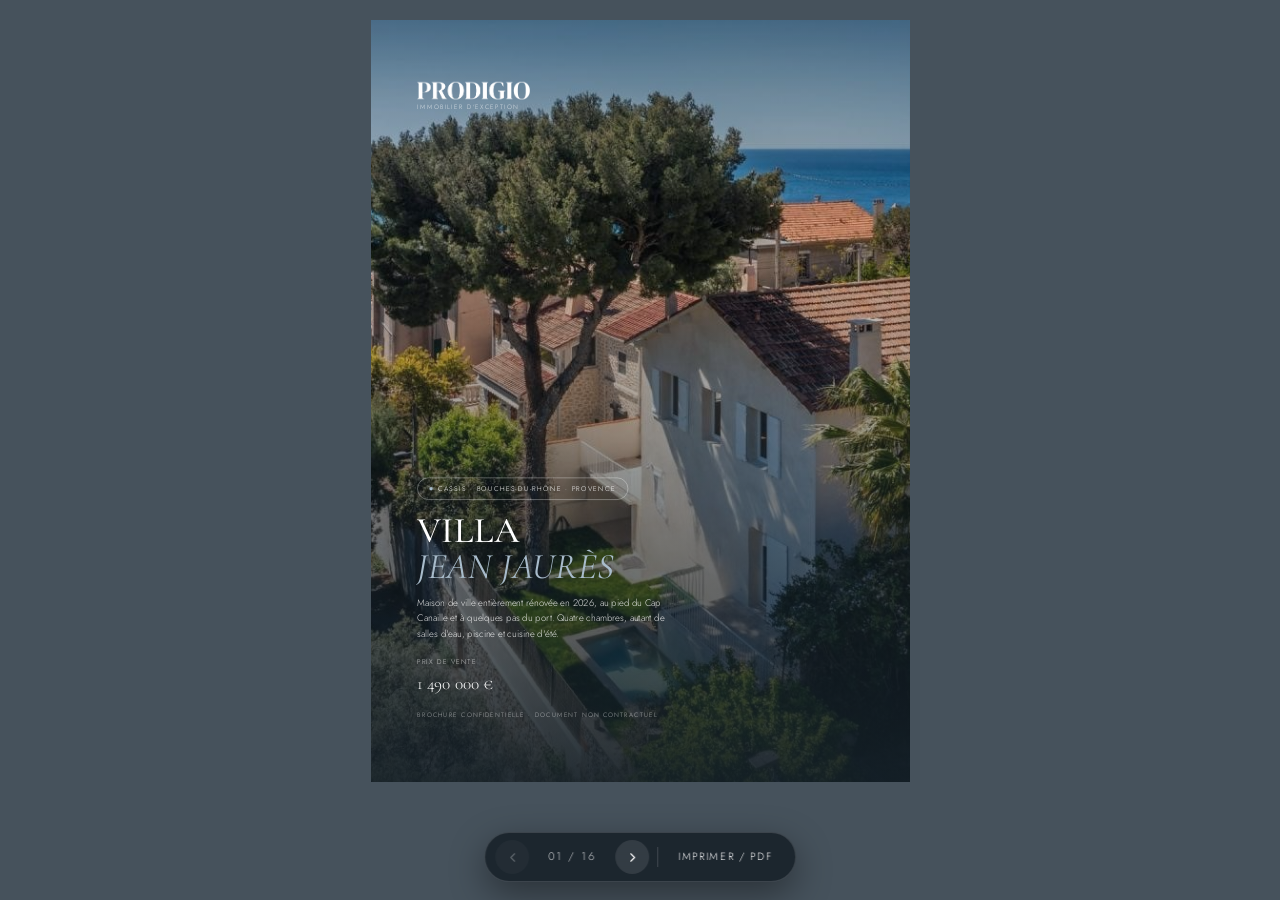
==== commit 302e147b: "Brochure : page rognee sur mobile, retour a transform Sur iOS Safari la page etait coupee en bas. La" ====
--- a/brochure/index.html
+++ b/brochure/index.html
@@ -203,7 +203,12 @@
 img { display: block; max-width: 100%; }
 svg { display: block; }
 
-.brochure { max-width: 210mm; margin: 0 auto; position: relative; }
+.brochure {
+  /* Largeur et hauteur fixées en JavaScript : elles valent exactement la
+     taille visuelle de la page une fois réduite. overflow: hidden absorbe
+     la boîte de mise en page, qui reste à 210 x 297 mm. */
+  max-width: 100%; margin: 0 auto; position: relative; overflow: hidden;
+}
 
 .page {
   width: 210mm; height: 297mm; margin: 0 auto;
@@ -212,9 +217,11 @@
   box-shadow: 0 16px 48px rgba(0,0,0,.42);
   padding: 20mm 18mm 24mm;
   display: none; page-break-after: always;
-  /* zoom plutôt que transform : il réduit aussi la hauteur de mise en page,
-     donc pas d'espace vide sous la page ni de défilement inutile. */
-  zoom: var(--scale);
+  /* transform plutôt que zoom : zoom n'est pas interprété de la même façon
+     par tous les navigateurs, et rognait la page sur iOS Safari. L'origine
+     est en haut à gauche pour que le conteneur, dimensionné en JavaScript,
+     coïncide exactement avec la page réduite. */
+  transform: scale(var(--scale)); transform-origin: top left;
 }
 .page.is-active { display: block; }
 .page:last-child { page-break-after: auto; }
@@ -400,13 +407,20 @@
 .bar__btn svg { width: 15px; height: 15px; fill: none; stroke: currentColor; stroke-width: 1.7; }
 .bar__count { font-size: 11px; letter-spacing: .2em; color: rgba(255,255,255,.8); padding: 0 10px; min-width: 74px; text-align: center; }
 .bar__sep { width: 1px; height: 20px; background: rgba(255,255,255,.16); margin: 0 2px; }
-.bar__link { font-size: 10.5px; letter-spacing: .16em; text-transform: uppercase; color: #fff; text-decoration: none; padding: 0 12px; }
+.bar__link { font-size: 10.5px; letter-spacing: .16em; text-transform: uppercase; color: #fff; text-decoration: none; padding: 0 12px; white-space: nowrap; }
+@media (max-width: 480px) {
+  .bar { padding: 6px 8px; gap: 4px; }
+  .bar__count { font-size: 10px; letter-spacing: .14em; padding: 0 6px; min-width: 62px; }
+  .bar__link { font-size: 9.5px; letter-spacing: .12em; padding: 0 8px; }
+  .bar__btn { width: 30px; height: 30px; }
+}
 .bar__link:hover { color: var(--accent-light); }
 
 @media print {
   html, body { background: #fff; }
   body { padding: 0; }
-  .page { display: block !important; box-shadow: none; margin: 0; zoom: 1; width: 210mm; height: 297mm; }
+  .brochure { width: auto !important; height: auto !important; overflow: visible !important; }
+  .page { display: block !important; box-shadow: none; margin: 0; transform: none !important; width: 210mm; height: 297mm; }
   .bar { display: none !important; }
   .page-wa, .wa-btn { background: #25D366 !important; }
   * { -webkit-print-color-adjust: exact; print-color-adjust: exact; }
@@ -922,18 +936,29 @@
   var PAGE_H = 297 * PX_PAR_MM;
   var MARGE_HAUT = 20;
   var PLACE_BARRE = 118;
+  var MARGE_COTES = 32;   /* padding latéral du body : 1rem de chaque côté */
+  var brochure = document.getElementById('brochure');
+
+  /* Sur iOS, innerHeight compte la zone masquée par la barre d'outils du
+     navigateur : visualViewport donne la hauteur réellement visible. */
+  function hauteurVisible() {
+    return (window.visualViewport && window.visualViewport.height) || window.innerHeight;
+  }
 
   function fit() {
-    var dispoL = Math.min(window.innerWidth - 32, PAGE_L);
-    var dispoH = window.innerHeight - MARGE_HAUT - PLACE_BARRE;
+    /* clientWidth plutôt qu'innerWidth : il exclut la barre de défilement. */
+    var dispoL = Math.min(document.documentElement.clientWidth - MARGE_COTES, PAGE_L);
+    var dispoH = hauteurVisible() - MARGE_HAUT - PLACE_BARRE;
     var s = Math.min(dispoL / PAGE_L, dispoH / PAGE_H, 1);
-    /* Fenêtre vraiment basse : plutôt que de rendre le texte illisible,
-       on revient à un ajustement en largeur et on laisse défiler. */
-    if (s < 0.35) s = dispoL / PAGE_L;
+    if (s < 0.3) s = dispoL / PAGE_L;   /* fenêtre minuscule : on laisse défiler */
     document.documentElement.style.setProperty('--scale', s.toFixed(4));
+    brochure.style.width  = Math.ceil(PAGE_L * s) + 'px';
+    brochure.style.height = Math.ceil(PAGE_H * s) + 'px';
   }
   fit();
   window.addEventListener('resize', fit);
+  window.addEventListener('orientationchange', fit);
+  if (window.visualViewport) window.visualViewport.addEventListener('resize', fit);
 
   document.getElementById('print').addEventListener('click', function (e) {
     e.preventDefault(); window.print();
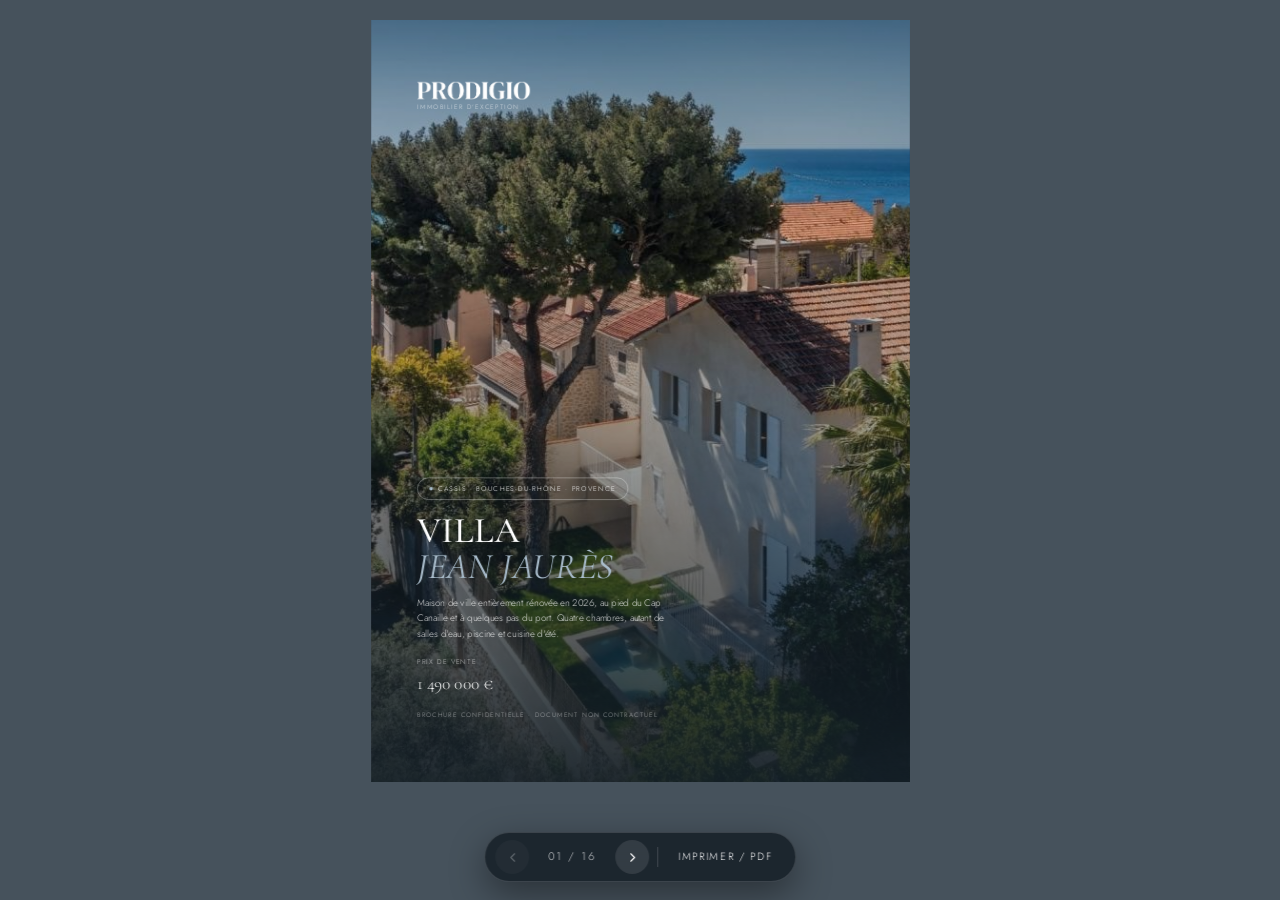
==== commit 9ce5d2c0: "Brochure : feuilletage, la page pivote sur son bord gauche La reduction passe sur un etage intermedi" ====
--- a/brochure/index.html
+++ b/brochure/index.html
@@ -210,20 +210,52 @@
   max-width: 100%; margin: 0 auto; position: relative; overflow: hidden;
 }
 
+/* L'étage porte la réduction ; les pages, superposées à l'intérieur,
+   gardent leur transform disponible pour la rotation. La perspective est
+   posée ici pour s'appliquer directement à elles. */
+.stage {
+  position: relative;
+  width: 210mm; height: 297mm;
+  transform: scale(var(--scale)); transform-origin: top left;
+  perspective: 1800px;
+}
+
 .page {
-  width: 210mm; height: 297mm; margin: 0 auto;
-  margin-bottom: 0;
-  background: var(--bg); position: relative; overflow: hidden;
+  position: absolute; top: 0; left: 0;
+  width: 210mm; height: 297mm;
+  background: var(--bg); overflow: hidden;
+  backface-visibility: hidden; -webkit-backface-visibility: hidden;
   box-shadow: 0 16px 48px rgba(0,0,0,.42);
   padding: 20mm 18mm 24mm;
   display: none; page-break-after: always;
-  /* transform plutôt que zoom : zoom n'est pas interprété de la même façon
-     par tous les navigateurs, et rognait la page sur iOS Safari. L'origine
-     est en haut à gauche pour que le conteneur, dimensionné en JavaScript,
-     coïncide exactement avec la page réduite. */
-  transform: scale(var(--scale)); transform-origin: top left;
+  transform-origin: left center;
 }
 .page.is-active { display: block; }
+
+/* ---------- tourner de page ---------- */
+/* Ombre portée sur la feuille en train de tourner : c'est elle qui donne
+   l'impression d'épaisseur. */
+.page::after {
+  content: ''; position: absolute; inset: 0; pointer-events: none; z-index: 9;
+  background: linear-gradient(to right, rgba(14,24,31,.50), rgba(14,24,31,0) 58%);
+  opacity: 0;
+}
+.page.tourne-avant { animation: pageAvant 560ms cubic-bezier(.36,.05,.62,.98) forwards; }
+.page.tourne-arriere { animation: pageArriere 560ms cubic-bezier(.38,.02,.64,.95) forwards; }
+.page.tourne-avant::after { animation: ombreAvant 560ms ease-in forwards; }
+.page.tourne-arriere::after { animation: ombreArriere 560ms ease-out forwards; }
+
+/* La feuille disparaît d'elle-même à 90 degrés, vue par la tranche : aller
+   au-delà n'ajouterait que du temps mort, la face arrière étant masquée. */
+@keyframes pageAvant   { from { transform: rotateY(0deg); }   to { transform: rotateY(-90deg); } }
+@keyframes pageArriere { from { transform: rotateY(-90deg); } to { transform: rotateY(0deg); } }
+@keyframes ombreAvant   { from { opacity: 0; }  to { opacity: .5; } }
+@keyframes ombreArriere { from { opacity: .5; } to { opacity: 0; } }
+
+@media (prefers-reduced-motion: reduce) {
+  .page.tourne-avant, .page.tourne-arriere,
+  .page.tourne-avant::after, .page.tourne-arriere::after { animation: none !important; }
+}
 .page:last-child { page-break-after: auto; }
 
 /* filet de couleur en tête de page, catégorie par catégorie */
@@ -420,7 +452,10 @@
   html, body { background: #fff; }
   body { padding: 0; }
   .brochure { width: auto !important; height: auto !important; overflow: visible !important; }
-  .page { display: block !important; box-shadow: none; margin: 0; transform: none !important; width: 210mm; height: 297mm; }
+  .stage { transform: none !important; perspective: none !important; width: auto !important; height: auto !important; position: static !important; }
+  .page { display: block !important; position: relative !important; box-shadow: none; margin: 0;
+          transform: none !important; animation: none !important; width: 210mm; height: 297mm; }
+  .page::after { display: none !important; }
   .bar { display: none !important; }
   .page-wa, .wa-btn { background: #25D366 !important; }
   * { -webkit-print-color-adjust: exact; print-color-adjust: exact; }
@@ -432,6 +467,7 @@
 <body>
 
 <div class="brochure" id="brochure">
+<div class="stage" id="stage">
 <section class="page cover is-active" data-page="1">
   <div class="cover__img"><img src="../assets/images/vue-aerienne-mer.jpg" alt="La villa vue du ciel, les toits de Cassis et la Méditerranée" /></div>
   <div class="cover__scrim"></div>
@@ -877,6 +913,7 @@
   <div class="page-num">16</div>
 </section>
 </div>
+</div>
 
 <nav class="bar" aria-label="Navigation de la brochure">
   <button class="bar__btn" id="prev" type="button" aria-label="Page précédente">
@@ -901,21 +938,74 @@
 
   function pad(n) { return (n < 10 ? '0' : '') + n; }
 
-  function show(i) {
-    idx = Math.max(0, Math.min(total - 1, i));
-    pages.forEach(function (p, n) { p.classList.toggle('is-active', n === idx); });
+  /* Fonction de fin de l'animation en cours, gardée sous la main pour
+     pouvoir la solder si le lecteur enchaîne les pages sans attendre. */
+  var solder = null;
+  var sansAnimation = window.matchMedia('(prefers-reduced-motion: reduce)').matches;
+
+  function majBarre() {
     count.textContent = pad(idx + 1) + ' / ' + pad(total);
     prev.disabled = idx === 0;
     next.disabled = idx === total - 1;
+  }
+
+  function afficherSeule(i) {
+    pages.forEach(function (p, n) { p.classList.toggle('is-active', n === i); });
+  }
+
+  /* Tourner de page : la feuille pivote autour de son bord gauche.
+     En avant, c'est la page quittée qui tourne et découvre la suivante ;
+     en arrière, c'est la page rappelée qui revient par-dessus. */
+  function show(cible, sens) {
+    cible = Math.max(0, Math.min(total - 1, cible));
+    /* Un clic pendant l'animation ne doit pas être perdu : on solde la
+       précédente sur-le-champ plutôt que d'ignorer la demande. */
+    if (solder) solder();
+    if (cible === idx) return;
+
+    if (sansAnimation) {
+      idx = cible; afficherSeule(idx); majBarre(); window.scrollTo(0, 0);
+      return;
+    }
+
+    var sortante = pages[idx];
+    var entrante = pages[cible];
+    var avant = (sens || (cible > idx ? 1 : -1)) > 0;
+    var tournante = avant ? sortante : entrante;
+    var classe = avant ? 'tourne-avant' : 'tourne-arriere';
+
+    sortante.classList.add('is-active');
+    entrante.classList.add('is-active');
+    /* La feuille qui tourne passe au-dessus de celle qu'on découvre. */
+    tournante.style.zIndex = '3';
+    (avant ? entrante : sortante).style.zIndex = '1';
+
+    idx = cible;
+    majBarre();
     window.scrollTo(0, 0);
+
+    var termine = function () {
+      clearTimeout(filet);
+      tournante.removeEventListener('animationend', termine);
+      tournante.classList.remove(classe);
+      sortante.style.zIndex = '';
+      entrante.style.zIndex = '';
+      afficherSeule(idx);
+      solder = null;
+    };
+    solder = termine;
+    /* Filet si animationend ne se déclenche pas (onglet en arrière-plan). */
+    var filet = setTimeout(termine, 900);
+    tournante.addEventListener('animationend', termine);
+    tournante.classList.add(classe);
   }
 
-  prev.addEventListener('click', function () { show(idx - 1); });
-  next.addEventListener('click', function () { show(idx + 1); });
+  prev.addEventListener('click', function () { show(idx - 1, -1); });
+  next.addEventListener('click', function () { show(idx + 1, 1); });
 
   document.addEventListener('keydown', function (e) {
-    if (e.key === 'ArrowLeft' || e.key === 'PageUp') show(idx - 1);
-    if (e.key === 'ArrowRight' || e.key === 'PageDown' || e.key === ' ') show(idx + 1);
+    if (e.key === 'ArrowLeft' || e.key === 'PageUp') show(idx - 1, -1);
+    if (e.key === 'ArrowRight' || e.key === 'PageDown' || e.key === ' ') show(idx + 1, 1);
   });
 
   var x0 = null;
@@ -923,7 +1013,7 @@
   document.addEventListener('touchend', function (e) {
     if (x0 === null) return;
     var d = e.changedTouches[0].clientX - x0;
-    if (Math.abs(d) > 60) show(idx + (d < 0 ? 1 : -1));
+    if (Math.abs(d) > 60) show(idx + (d < 0 ? 1 : -1), d < 0 ? 1 : -1);
     x0 = null;
   }, { passive: true });
 
@@ -964,7 +1054,9 @@
     e.preventDefault(); window.print();
   });
 
-  show(0);
+  idx = 0;
+  afficherSeule(0);
+  majBarre();
 })();
 </script>
 </body>
